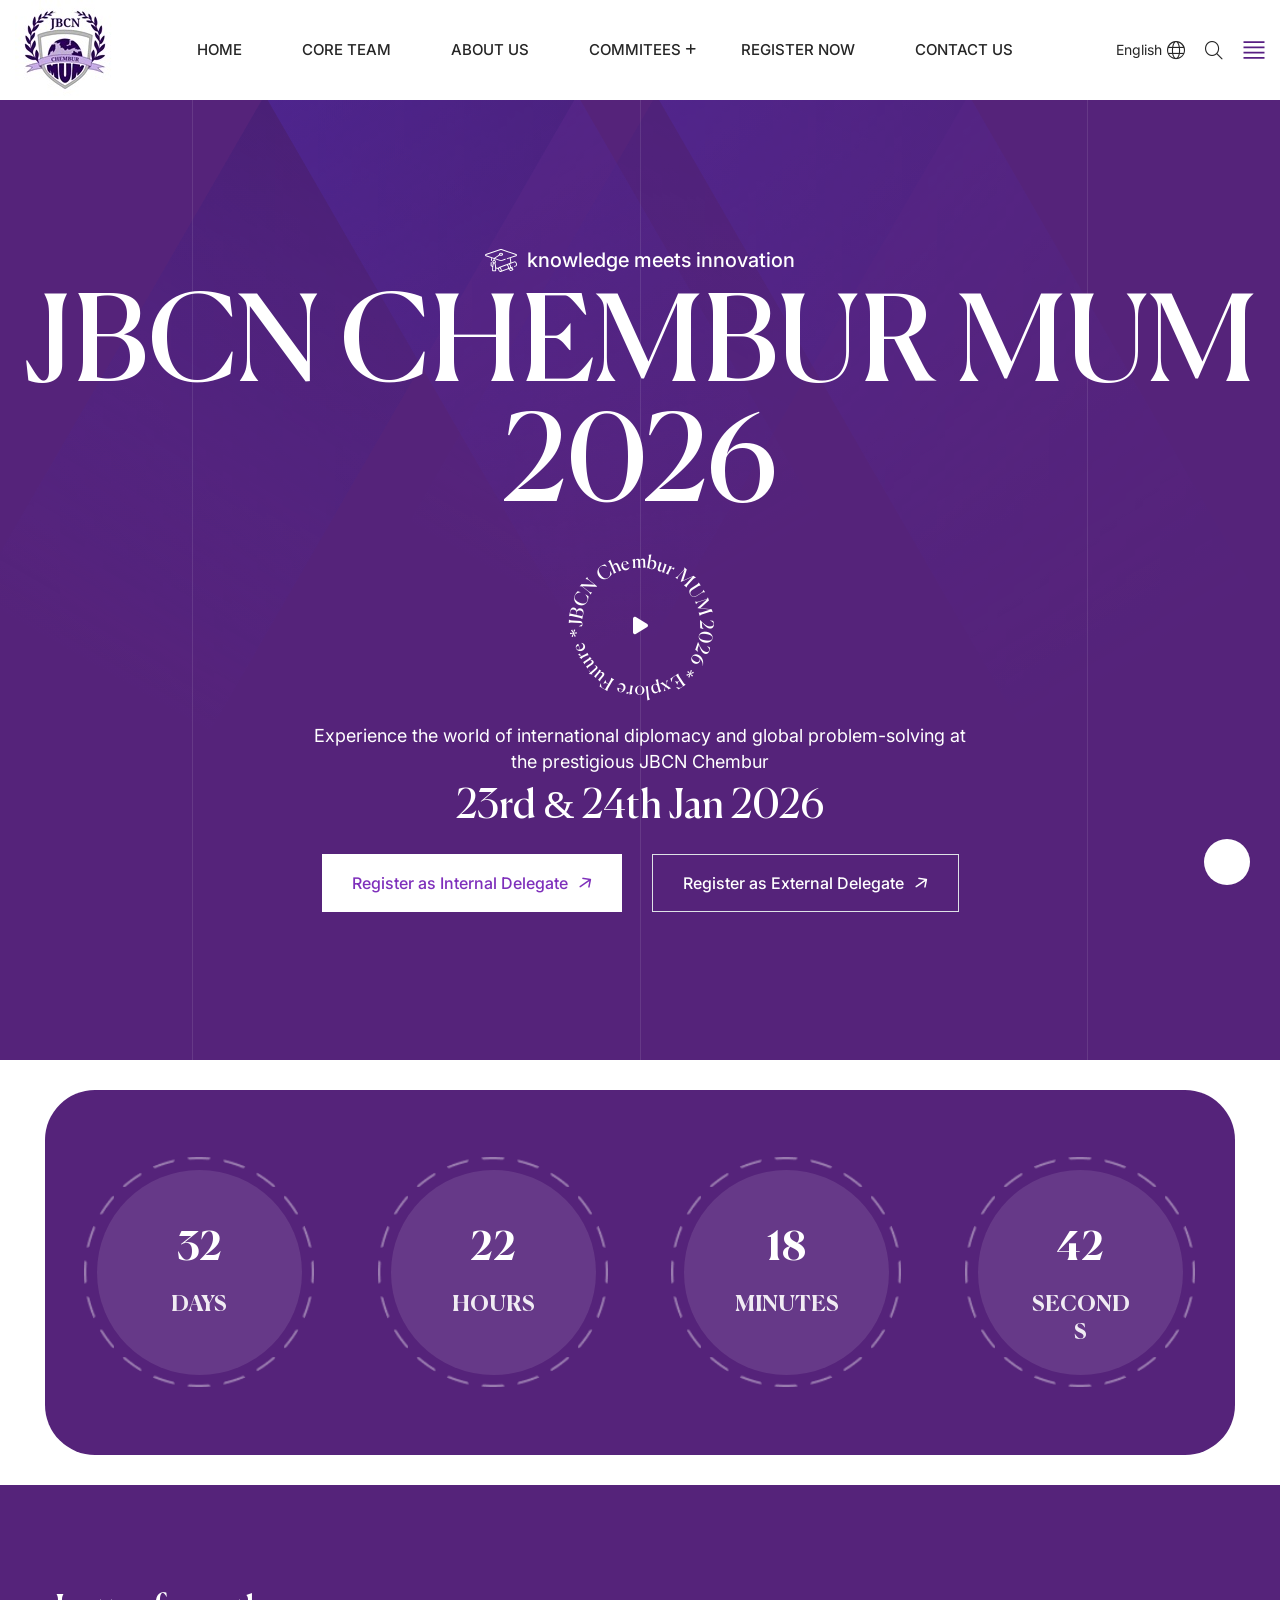
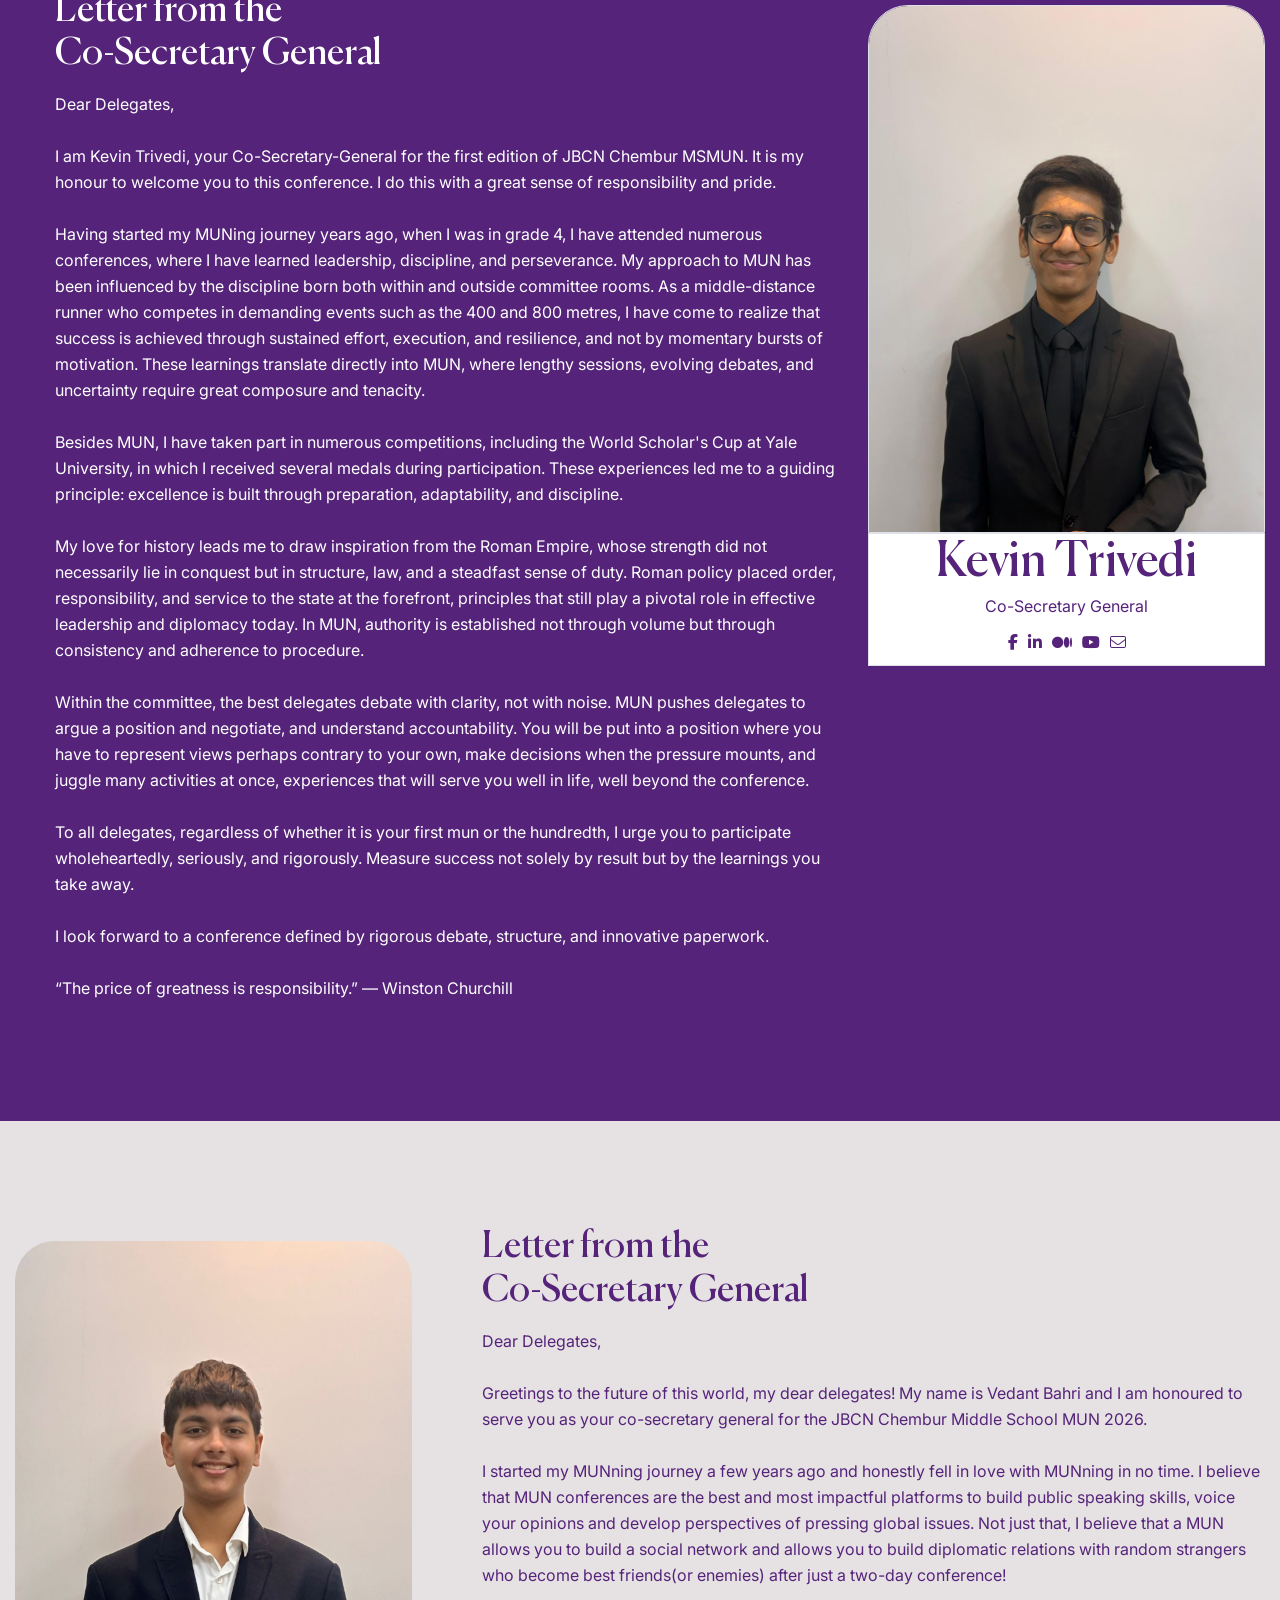
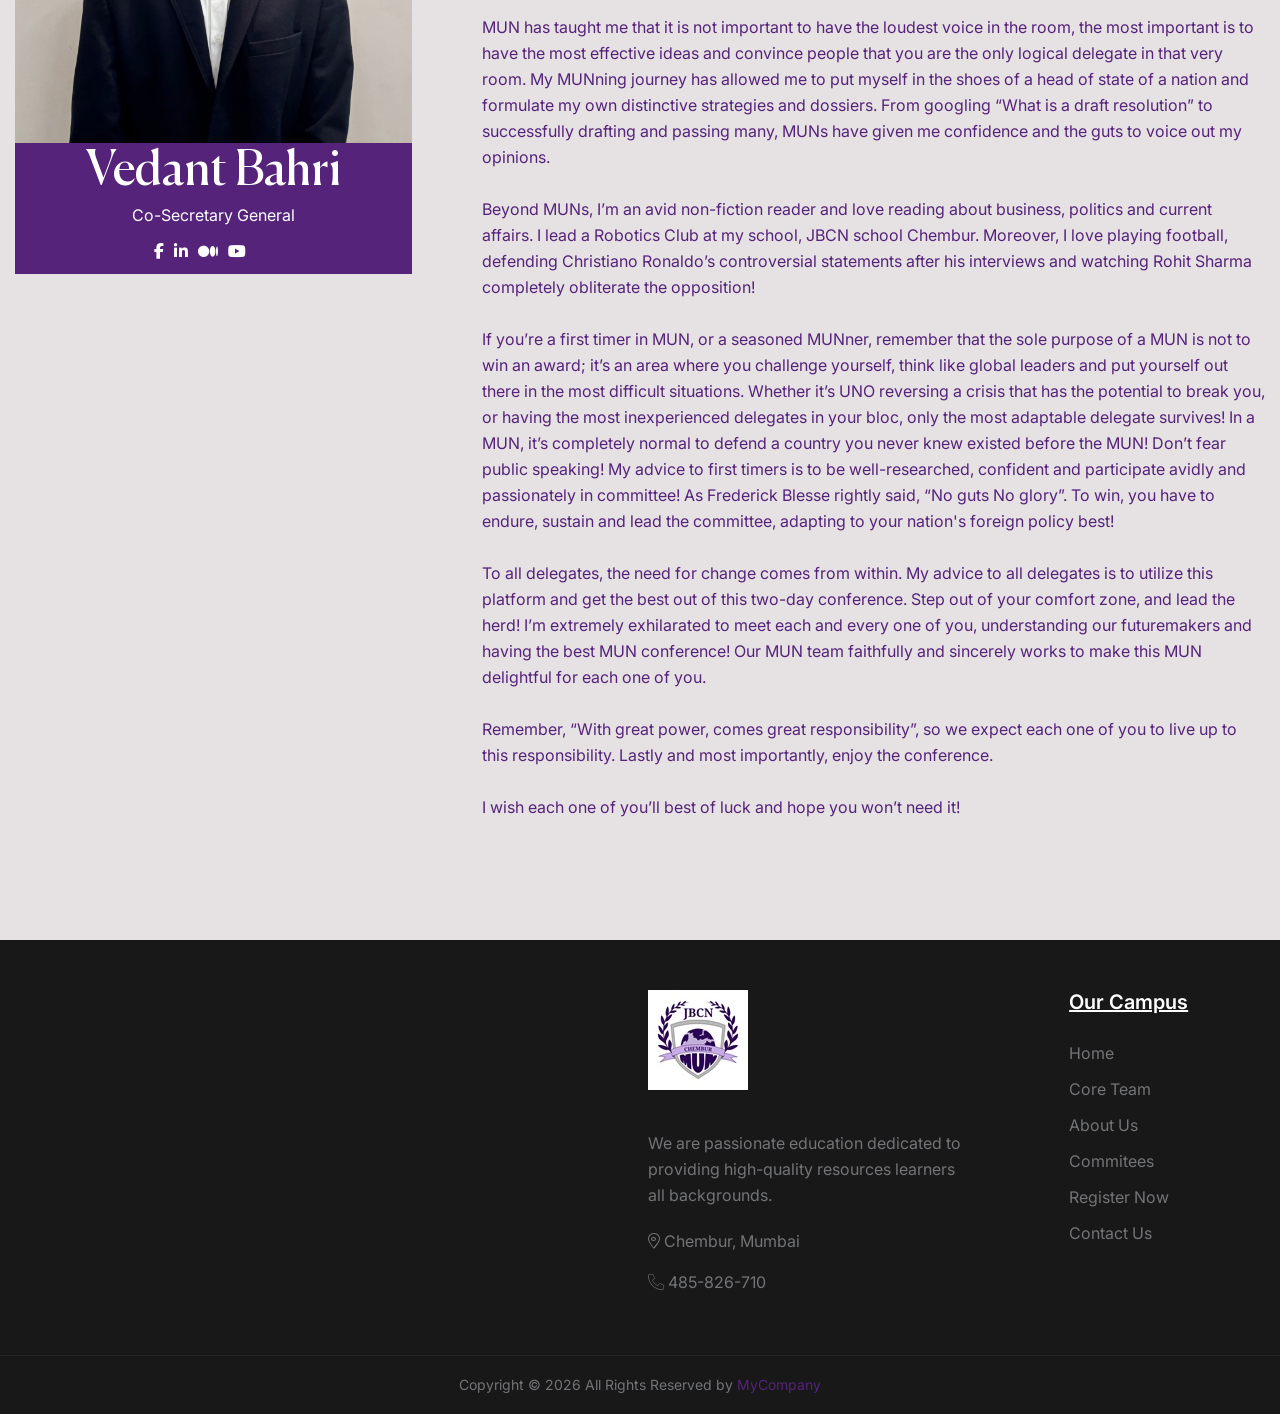
==== index.html @ e6bebba6 "gap adjusted" ====
<!DOCTYPE html>
<html lang="en">

<!-- Added by HTTrack -->
<meta http-equiv="content-type" content="text/html;charset=UTF-8" /><!-- /Added by HTTrack -->

<head>
    <meta charset="UTF-8">
    <meta name="viewport" content="width=device-width, initial-scale=1.0">
    <title>JBCN</title>
    <!-- <link rel="shortcut icon" type="image/x-icon" href="assets/images/fav.svg"> -->
    <!-- animate css -->
    <link rel="stylesheet" href="assets/css/plugins/animate.min.css">
    <!-- fontawesome 6.4.2 -->
    <link rel="stylesheet" href="assets/css/plugins/fontawesome.min.css">
    <!-- Reacthemes Icon Css -->
    <link rel="stylesheet" href="assets/fonts/css/rt_icon.css">
    <!-- bootstrap min css -->
    <link rel="stylesheet" href="assets/css/vendor/bootstrap.min.css">
    <!-- swiper Css 10.2.0 -->
    <link rel="stylesheet" href="assets/css/plugins/swiper.min.css">
    <!-- Bootstrap 5.0.2 -->
    <link rel="stylesheet" href="assets/css/vendor/magnific-popup.css">
    <!-- metismenu scss -->
    <link rel="stylesheet" href="assets/css/vendor/metismenu.css">
    <!-- nice select js -->
    <link rel="stylesheet" href="assets/css/plugins/nice-select.css">
    <link rel="stylesheet" href="assets/css/plugins/jquery-ui.css">
    <!-- custom style css -->
    <link rel="stylesheet" href="assets/css/style.css">

    <link rel="stylesheet" href="assets/css/counter-my.css">
    <link rel="stylesheet" href="assets/css/mystyle.css">

</head>


<body>
    <!-- header area start -->
    <header class="header header__sticky v__2">
        <div class="container">
            <div class="row">
                <div class="col-xl-12">
                    <div class="header__wrapper">
                        <div class="header__logo">
                            <a class='header__logo--link' href='index.html'>
                                <img class="maroon-to-pur" src="assets/images/logo.jpg" alt="JBCN">
                            </a>
                        </div>
                        <div class="header__menu">
                            <div class="navigation">
                                <nav class="navigation__menu">
                                    <ul>
                                        <li class="navigation__menu--item ">
                                            <a href="javascript:void(0);" class="navigation__menu--item__link">Home</a>
                                        </li>
                                        <li class="navigation__menu--item ">
                                            <a href="core-team.html" class="navigation__menu--item__link">Core Team</a>
                                        </li>

                                        <li class="navigation__menu--item ">
                                            <a href="about.html" class="navigation__menu--item__link">About
                                                Us</a>
                                        </li>
                                        <li class="navigation__menu--item has-child has-arrow">
                                            <a href="committee.html" class="navigation__menu--item__link">Commitees</a>
                                            <ul class="submenu sub__style">
                                                <li><a href='committee-ccc.html'>CCC</a></li>
                                                <li><a href='committee-DISEC.html'>DISEC</a></li>
                                                <li><a href='committee-HUNSC.html'>HUNSC</a></li>
                                                <li><a href='committee-UNODC.html'>UNODC</a></li>
                                            </ul>
                                        </li>
                                        <li class="navigation__menu--item ">
                                            <a href="#" class="navigation__menu--item__link">Register Now</a>
                                        </li>
                                        <li class="navigation__menu--item">
                                            <a class='navigation__menu--item__link' href='contact.html'>Contact Us</a>
                                        </li>
                                    </ul>
                                </nav>
                            </div>
                        </div>
                        <div class="header__right">
                            <div class="header__right--item">
                                <div id="langSwitcher" class="lang__trigger">
                                    <span class="selected__lang">English</span>
                                    <i class="fa-light fa-globe"></i>
                                    <div class="translate__lang">
                                        <ul>
                                            <li><a href="#" class="active">English</a></li>
                                            <li><a href="#">French</a></li>
                                            <li><a href="#">Spanish</a></li>
                                            <li><a href="#">Romanian</a></li>
                                        </ul>
                                    </div>
                                </div>
                                <div id="search-btn" class="search__trigger">
                                    <i class="fa-sharp fa-light fa-magnifying-glass"></i>
                                </div>
                                <div id="menu-btn" class="menu__trigger">
                                    <img class="maroon-to-purple" src="assets/images/icon/menu__bar.svg" alt="bar">
                                </div>
                            </div>
                        </div>
                    </div>
                </div>
            </div>
        </div>
    </header>
    <!-- header area end -->
    <!-- header banner -->
    <div class="banner v__1">
        <div class="container">
            <div class="col-sm-12">
                <div class="banner__wrapper pt-0 d-flex justify-content-center align-items-center">
                    <div class="banner__wrapper--middle d-flex justify-content-center">
                        <div class="banner__content mobile-padding d-flex flex-column justify-content-center align-items-center">
                            <h6 class="banner__content--sub text-center">
                                <img src="assets/images/icon/e-cap.svg" alt="cap"> knowledge meets innovation
                            </h6>
                            <h1 class="banner__content--title text-center">
                                JBCN Chembur MUM 2026
                            </h1>
                            <div class="banner__content--circle rts__circle v__2">
                                <svg class="spinner" viewBox="0 0 100 100">
                                    <defs>
                                        <path id="circle" d="M50,50 m-37,0a37,37 0 1,1 74,0a37,37 0 1,1 -74,0"></path>
                                    </defs>
                                    <text>
                                        <textPath xlink:href="#circle">JBCN Chembur MUM 2026 * Explore Future *
                                        </textPath>
                                    </text>
                                </svg>
                                <div class="rts__circle--icon save-from-hidden">
                                    <a href="#" class="video-play  rts-video-btn popup-video">
                                        <i class="fa-sharp fa-solid fa-play"></i>
                                    </a>
                                </div>
                            </div>
                            <div class="banner__content--description text-center">
                                <p class="pb-0 mb-2">Experience the world of international diplomacy and global problem-solving at the
                                    prestigious JBCN Chembur
                                </p>
                                <h3 class="myfont-secondary font-white">23rd & 24th Jan 2026</h3>
                                <div class="d-flex gap-5 justify-content-center flex-wrap">
                                    <a class='rts-theme-btn btn-arrow'
                                        href='http://docs.google.com/forms/d/1SWEPLrpYLD-05aDkGIvvxM5ORb8IMtKQK5n6weueAGc/edit?usp=sharing_eil&ts=6947df54'>Register
                                        as Internal Delegate
                                        <span><i class="fa-regular fa-arrow-right"></i></span>
                                    </a>
                                    <a class='rts-theme-btn btn-arrow mybg-primary font-white border'
                                        href='https://docs.google.com/forms/d/e/1FAIpQLSfZt_wfR5RqWt8KAT-GtGKbq_522s6QFkSqDrXmD2yFKL-ycg/viewform?usp=header'>Register
                                        as External Delegate
                                        <span><i class="fa-regular fa-arrow-right"></i></span>
                                    </a>
                                </div>
                            </div>
                        </div>
                    </div>
                </div>
                <!-- banner animated shape -->
                <div class="banner__wrapper--shape">
                    <img style="visibility: hidden;" src="assets/images/banner/banner-svg.svg" alt="banner">
                </div>
            </div>
        </div>
        <div class="grid-line">
            <div class="grid-lines">
                <div class="line"></div>
                <div class="line"></div>
                <div class="line"></div>
            </div>
        </div>
    </div>
    <!-- header banner end -->

    <!-- fun fact -->
    <div class="rts-funfact v__2 my-5">
        <div class="container">
            <div class="row justify-content-center px-5">
                <div class="col-lg-12">
                    <!--===== OTHERS AREA STARTS =======-->
                    <div class="others5-section-area banner plr_lg--80 ptb_lg--80 mybg-primary font-counter-fix d-flex justify-content-center"
                        style="border-radius: 50px !important;">
                        <div class="container mx-auto">
                            <div class="row mobile_gap--50">
                                <div class="col-lg-3 col-md-6 col-6">
                                    <div class="cta-counter-box">
                                        <img src="assets/images/elements23.png" alt="" class="elements23 keyframe5" />
                                        <h2><span id="days" class="time-value  myfont-secondary">49</span></h2>
                                    </div>
                                    <div class="space50 d-lg-none d-block"></div>
                                </div>
                                <div class="col-lg-3 col-md-6 col-6">
                                    <div class="cta-counter-box">
                                        <img src="assets/images/elements23.png" alt="" class="elements23 keyframe5" />
                                        <h2><span id="hours" class="time-value myfont-secondary">49</span></h2>
                                    </div>
                                    <div class="space50 d-lg-none d-block"></div>
                                </div>
                                <div class="col-lg-3 col-md-6 col-6">
                                    <div class="cta-counter-box">
                                        <img src="assets/images/elements23.png" alt="" class="elements23 keyframe5" />
                                        <h2><span id="minutes" class="time-value myfont-secondary">49</span></h2>
                                    </div>
                                </div>
                                <div class="col-lg-3 col-md-6 col-6">
                                    <div class="cta-counter-box">
                                        <img src="assets/images/elements23.png" alt="" class="elements23 keyframe5" />
                                        <h2><span id="seconds" class="time-value myfont-secondary">49</span></h2>
                                    </div>
                                </div>
                            </div>
                        </div>
                    </div>
                    <!--===== OTHERS AREA ENDS =======-->

                </div>
            </div>
        </div>
    </div>
    <!-- fun fact end -->

    <!-- faculty directory -->
    <section class="rts-faculty-details mybg-primary rts-section-padding">
        <div class="container">
            <!-- 1st profile -->
            <div class="row sticky-coloum-wrap justify-content-sm-center g-5">

                <div class="col-lg-8 col-md-10 col-sm-10 order-2 order-md-1">
                    <div class="member-info ">
                        <div class="member-info__details">
                            <div class="short-info">
                                <h4 class="rts-section-title mb--15">Letter from the<br>Co-Secretary General
                                </h4>
                                <!-- <span class="designation">Assistant Professor</span> -->
                                <p class="description">
                                    Dear Delegates,
                                    <br> <br>
                                    I am Kevin Trivedi, your Co-Secretary-General for the first edition of JBCN Chembur
                                    MSMUN. It is my honour to welcome you to this conference. I do this with a great
                                    sense of responsibility and pride.
                                    <br> <br>
                                    Having started my MUNing journey years ago, when I was in grade 4, I have attended
                                    numerous conferences, where I have learned leadership, discipline, and perseverance.
                                    My approach to MUN has been influenced by the discipline born both within and
                                    outside committee rooms. As a middle-distance runner who competes in demanding
                                    events such as the 400 and 800 metres, I have come to realize that success is
                                    achieved through sustained effort, execution, and resilience, and not by momentary
                                    bursts of motivation. These learnings translate directly into MUN, where lengthy
                                    sessions, evolving debates, and uncertainty require great composure and tenacity.
                                    <br> <br>
                                    Besides MUN, I have taken part in numerous competitions, including the World
                                    Scholar's Cup at Yale University, in which I received several medals during
                                    participation. These experiences led me to a guiding principle: excellence is built
                                    through preparation, adaptability, and discipline.
                                    <br> <br>
                                    My love for history leads me to draw inspiration from the Roman Empire, whose
                                    strength did not necessarily lie in conquest but in structure, law, and a steadfast
                                    sense of duty. Roman policy placed order, responsibility, and service to the state
                                    at the forefront, principles that still play a pivotal role in effective leadership
                                    and diplomacy today. In MUN, authority is established not through volume but through
                                    consistency and adherence to procedure.
                                    <br> <br>
                                    Within the committee, the best delegates debate with clarity, not with noise. MUN
                                    pushes delegates to argue a position and negotiate, and understand accountability.
                                    You will be put into a position where you have to represent views perhaps contrary
                                    to your own, make decisions when the pressure mounts, and juggle many activities at
                                    once, experiences that will serve you well in life, well beyond the conference.
                                    <br> <br>
                                    To all delegates, regardless of whether it is your first mun or the hundredth, I
                                    urge you to participate wholeheartedly, seriously, and rigorously. Measure success
                                    not solely by result but by the learnings you take away.
                                    <br> <br>
                                    I look forward to a conference defined by rigorous debate, structure, and innovative
                                    paperwork.
                                    <br> <br>
                                    “The price of greatness is responsibility.” — Winston Churchill

                                </p>
                            </div>
                        </div>
                    </div>
                </div>
                <div class=" col-lg-4 col-md-10 col-sm-10 sticky-coloumitem order-1 order-md-2">
                    <div class="faculty-member">
                        <div class="faculty-member__details rt-center ">
                            <div class="faculty-member__image mb-0">
                                <img class="rounded-top-40 border" src="assets/images/client/Chair of CCC(Kevin).jpg"
                                    alt="member image">
                            </div>
                            <div class="faculty-member__info  border bg-white secondary-font-color">
                                <h2 class="secondary-font-color mb-0">Kevin Trivedi</h2>
                                <div class="secondary-font-color email-contact">Co-Secretary General</div>
                                <div class="faculty-member__info--social mb-0">
                                    <a href="#"><i class="fa-brands fa-facebook-f"></i></a>
                                    <a href="#"><i class="fa-brands fa-linkedin-in"></i></a>
                                    <a href="#"><i class="fa-brands fa-medium"></i></a>
                                    <a href="#"><i class="fa-brands fa-youtube"></i></a>
                                    <a href="mailto:kevin@email.edu" class="email-contact"><span><i
                                                class="fa-light fa-envelope"></i></span></a>
                                </div>
                            </div>
                        </div>
                    </div>
                </div>
            </div>
            <!-- 1st profile End -->

        </div>
    </section>
    <!-- faculty directory end -->

    <!-- faculty directory -->
    <section class="rts-faculty-details mybg-secondary rts-section-padding">
        <div class="container">

            <!-- 2nd profile -->
            <div class="row sticky-coloum-wrap justify-content-sm-center g-5">
                <div class=" col-lg-4 col-md-10 col-sm-10 sticky-coloumitem">
                    <div class="faculty-member">
                        <div class="faculty-member__details rt-center ">
                            <div class="faculty-member__image mb-0">
                                <img class="rounded-top-40" src="assets/images/client/Chair of HUNSC(Vedant).jpg"
                                    alt="member image">
                            </div>
                            <div class="faculty-member__info mybg-primary">
                                <h2 class="mb-0">Vedant Bahri</h2>
                                <div class="email-contact font-white">Co-Secretary General</div>
                                <div class="faculty-member__info--social font-white mb-0">
                                    <a href="#"><i class="fa-brands fa-facebook-f"></i></a>
                                    <a href="#"><i class="fa-brands fa-linkedin-in"></i></a>
                                    <a href="#"><i class="fa-brands fa-medium"></i></a>
                                    <a href="#"><i class="fa-brands fa-youtube"></i></a>
                                    <a href="mailto:kevin@email.edu" class="email-contact"><span><i
                                                class="fa-light fa-envelope"></i></span></a>
                                </div>
                            </div>
                        </div>
                    </div>
                </div>
                <div class="col-lg-8 col-md-10 col-sm-10">
                    <div class="member-info secondary-font-color-all">
                        <div class="member-info__details">
                            <div class="short-info">
                                <h4 class="rts-section-title mb--15">Letter from the<br>Co-Secretary General
                                </h4>
                                <!-- <span class="designation">Assistant Professor</span> -->
                                <p class="description">
                                    Dear Delegates,
                                    <br> <br>
                                    Greetings to the future of this world, my dear delegates! My name is Vedant Bahri
                                    and I am honoured to serve you as your co-secretary general for the JBCN Chembur
                                    Middle School MUN 2026.
                                    <br> <br>
                                    I started my MUNning journey a few years ago and honestly fell in love with MUNning
                                    in no time. I believe that MUN conferences are the best and most impactful platforms
                                    to build public speaking skills, voice your opinions and develop perspectives of
                                    pressing global issues. Not just that, I believe that a MUN allows you to build a
                                    social network and allows you to build diplomatic relations with random strangers
                                    who become best friends(or enemies) after just a two-day conference!
                                    <br> <br>
                                    MUN has taught me that it is not important to have the loudest voice in the room,
                                    the most important is to have the most effective ideas and convince people that you
                                    are the only logical delegate in that very room. My MUNning journey has allowed me
                                    to put myself in the shoes of a head of state of a nation and formulate my own
                                    distinctive strategies and dossiers. From googling “What is a draft resolution” to
                                    successfully drafting and passing many, MUNs have given me confidence and the guts
                                    to voice out my opinions.
                                    <br> <br>
                                    Beyond MUNs, I’m an avid non-fiction reader and love reading about business,
                                    politics and current affairs. I lead a Robotics Club at my school, JBCN school
                                    Chembur. Moreover, I love playing football, defending Christiano Ronaldo’s
                                    controversial statements after his interviews and watching Rohit Sharma completely
                                    obliterate the opposition!
                                    <br> <br>
                                    If you’re a first timer in MUN, or a seasoned MUNner, remember that the sole purpose
                                    of a MUN is not to win an award; it’s an area where you challenge yourself, think
                                    like global leaders and put yourself out there in the most difficult situations.
                                    Whether it’s UNO reversing a crisis that has the potential to break you, or having
                                    the most inexperienced delegates in your bloc, only the most adaptable delegate
                                    survives! In a MUN, it’s completely normal to defend a country you never knew
                                    existed before the MUN! Don’t fear public speaking! My advice to first timers is to
                                    be well-researched, confident and participate avidly and passionately in committee!
                                    As Frederick Blesse rightly said, “No guts No glory”. To win, you have to endure,
                                    sustain and lead the committee, adapting to your nation's foreign policy best!
                                    <br> <br>
                                    To all delegates, the need for change comes from within. My advice to all delegates
                                    is to utilize this platform and get the best out of this two-day conference. Step
                                    out of your comfort zone, and lead the herd! I’m extremely exhilarated to meet each
                                    and every one of you, understanding our futuremakers and having the best MUN
                                    conference! Our MUN team faithfully and sincerely works to make this MUN delightful
                                    for each one of you.
                                    <br> <br>
                                    Remember, “With great power, comes great responsibility”, so we
                                    expect each one of you to live up to this responsibility. Lastly and most
                                    importantly, enjoy the conference.
                                    <br> <br>
                                    I wish each one of you’ll best of luck and hope
                                    you won’t need it!

                                </p>
                            </div>
                        </div>
                    </div>
                </div>

            </div>
            <!-- 2nd profile End -->

        </div>
    </section>
    <!-- faculty directory end -->

    <!-- apply start -->
    <section class="d-none rts-application-area moving rts-section-padding v_1">
        <div class="container">
            <div class="row justify-content-center">
                <div class="col-sm-12">
                    <div class="rts__section--wrapper v__9">
                        <h2 class="rts__section--title">Apply for Admission</h2>
                        <p class="rts__section--description">Welcome to the gateway of possibilities your admission to
                            JBCN Chembur MUM 2026, we understand.</p>
                    </div>
                </div>
            </div>
            <!-- application form -->
            <div class="row justify-content-md-center">
                <div class="col-md-11 col-lg-6 col-xl-7">
                    <div class="rts-admission-form-image">
                        <img src="assets/images/feature/admission-form.jpg" alt="">
                    </div>
                    <div class="rts-section-big-text">
                        Admission Now
                    </div>
                </div>
                <div class="col-md-11 col-lg-6 col-xl-5">
                    <div class="rts-application-form">
                        <div class="rts-application-form-content">
                            <h5 class="heading-title  mb--25">Application Form</h5>
                            <form action="#" class="rts-form">
                                <div class="rts-input rt-flex">
                                    <div class="single-input">
                                        <input type="text" name="fname" id="fname" placeholder="First Name" required>
                                    </div>
                                    <div class="single-input">
                                        <input type="text" name="lname" id="lname" placeholder="Last Name" required>
                                    </div>
                                </div>
                                <div class="rts-input rt-flex">
                                    <div class="single-input">
                                        <input type="email" name="email" id="email2" placeholder="Email.." required>
                                    </div>
                                    <div class="single-input">
                                        <input type="number" name="Phone" id="Phone" placeholder="Phone" required>
                                    </div>
                                </div>

                                <div class="rts-input rt-flex">
                                    <div class="single-input">
                                        <input type="text" name="address" id="address" placeholder="address" required>
                                    </div>
                                    <div class="single-input">
                                        <input type="text" name="city" id="city" placeholder="City" required>
                                    </div>
                                </div>

                                <div class="rts-input rt-flex">
                                    <div class="single-input">
                                        <input type="text" name="country" id="country" placeholder="Country" required>
                                    </div>
                                    <div class="single-input">
                                        <input type="number" name="zip" id="zip" placeholder="Zip Code" required>
                                    </div>
                                </div>
                                <div class="rts-input w-full">
                                    <div class="single-input">
                                        <input type="text" name="data" id="datepicker" placeholder="dd/mm/yy" required>
                                    </div>
                                </div>
                                <div class="rts-input w-full">
                                    <div class="single-input">
                                        <textarea name="msg" id="msg" placeholder="Enter Your Comments"></textarea>
                                    </div>
                                </div>
                                <button type="submit" class="rts-theme-btn rts-nbg-btn btn-arrow v2 full-btn">Apply Now
                                    <span><i class="fa-sharp fa-regular fa-arrow-right"></i></span></button>

                            </form>
                        </div>
                    </div>
                </div>
            </div>
            <div class="rt-shape">
                <img src="assets/images/feature/shape/01.svg" data-speed="0.04" alt="shape" class="rt-shape__1">
                <img src="assets/images/feature/shape/02.svg" data-speed="0.04" alt="shape" class="shape rt-shape__2">
                <img src="assets/images/feature/shape/03.svg" data-speed="0.04" alt="shape" class="shape rt-shape__3">
                <img src="assets/images/feature/shape/04.svg" data-speed="0.04" alt="shape" class="shape rt-shape__4">
                <img src="assets/images/feature/shape/05.svg" data-speed="0.04" alt="shape" class="shape rt-shape__5">
            </div>
        </div>
    </section>
    <!-- apply end -->

    <!-- footer start -->
    <footer class="rts-footer rts-footer-padding v_2">
        <div class="container">
            <div class="row gy-5 gy-lg-0">
                <div class="col-lg-6 col-md-6 col-sm-6">
                    <div class="container">
                        <div class="row">
                            <div class="col-10">
                                <div class="event-location-map">
                                    <iframe class="event-location-map-iframe" height="240px"
                                        src="https://www.google.com/maps/embed?pb=!1m18!1m12!1m3!1d3771.193483378167!2d72.896017!3d19.0552289!2m3!1f0!2f0!3f0!3m2!1i1024!2i768!4f13.1!3m3!1m2!1s0x3be7c9a6647c42e7%3A0x6c0e4e84b9d1332c!2sJBCN%20International%20School%20Chembur%2C%20Mumbai!5e0!3m2!1sen!2sin!4v1766840228916!5m2!1sen!2sin"
                                        style="border:0;" allowfullscreen="" loading="lazy"
                                        referrerpolicy="no-referrer-when-downgrade"></iframe>
                                </div>
                            </div>
                        </div>
                    </div>
                </div>
                <div class="col-lg-4 col-md-6 col-sm-3">
                    <div class="rts-footer-widget w-320">
                        <a class='d-block rts-footer-logo mb--40' href='index.html'>
                            <img src="assets/images/logo.jpg" alt="JBCN">
                        </a>
                        <p>
                            We are passionate education dedicated to providing high-quality
                            resources learners all backgrounds.
                        </p>
                        <div class="rts-contact-link">
                            <a href="mailto:contact@reacthemes.com"><i class="fa-sharp fa-light fa-location-dot"></i>
                                Chembur, Mumbai </a>
                            <a href="callto:121"><i class="fa-thin fa-phone"></i> 485-826-710</a>
                        </div>
                    </div>
                </div>
                <div class="col-lg-2 col-md-6 col-sm-3">
                    <div class="rts-footer-widget ">
                        <h6 class="rt-semi">Our Campus</h6>
                        <div class="rts-footer-menu">
                            <ul>
                                <li><a href='#'>Home</a></li>
                                <li><a href='core-team.html'>Core Team</a></li>
                                <li><a href='about.html'>About Us</a></li>
                                <li><a href='committee.html'>Commitees</a></li>
                                <li><a href="#">Register Now</a></li>
                                <li><a href='#'>Contact Us</a></li>
                            </ul>
                        </div>
                    </div>
                </div>
            </div>
        </div>
    </footer>
    <div class="rts-footer-copy-right v_1">
        <div class="container">
            <div class="row">
                <div class="rt-center">
                    <p class="--p-xs">Copyright &copy; <span id="year"></span> All Rights Reserved by <a
                            href="#">MyCompany</a></p>
                </div>
            </div>
        </div>
    </div>
    <!-- footer end -->
    <!-- offcanvase menu -->
    <!-- header style two -->
    <div id="side-bar" class="side-bar">
        <button class="close-icon-menu"><i class="far fa-times"></i></button>
        <!-- inner menu area desktop start -->
        <div class="inner-main-wrapper-desk">
            <div class="thumbnail">
                <img class="maroon-to-" src="assets/images/logo.jpg" alt="JBCN">
            </div>
            <div class="inner-content">
                <p class="disc">
                    Experience the world of international diplomacy and global problem-solving at the prestigious JBCN
                    Chembur
                </p>
                <!-- offcanvase banner -->
                <div class="offcanvase__banner mt--50">
                    <div class="offcanvase__banner--content">
                        <img src="assets/images/offcanvase.jpg" alt="offcanvase">
                        <a class='rts-theme-btn' href='admission.html'>Apply Now</a>
                    </div>
                </div>
                <div class="offcanvase__info">
                    <div class="offcanvase__info--content">
                        <a href="callto:+61485826710"><span><i class="fa-sharp fa-light fa-phone"></i></span>+(61)
                            485-826-710</a>
                        <a href="#"><span><i class="fa-sharp fa-light fa-location-dot"></i></span>Chembur, Mumbai</a>
                        <div class="offcanvase__info--content--social">
                            <p class="title">Follow Us:</p>
                            <div class="social__links">
                                <a href="#"><i class="fa-brands fa-facebook"></i></a>
                                <a href="#"><i class="fa-brands fa-instagram"></i></a>
                                <a href="#"><i class="fa-brands fa-linkedin"></i></a>
                                <a href="#"><i class="fa-brands fa-youtube"></i></a>
                            </div>
                        </div>
                    </div>
                </div>
            </div>
        </div>
        <!-- mobile menu area start -->
        <div class="mobile-menu-main">
            <nav class="nav-main mainmenu-nav mt--30">
                <ul class="mainmenu metismenu" id="mobile-menu-active">

                    <li class="has-droupdown">
                        <a href="#" class="main">Home</a>
                    </li>
                    <li class="has-droupdown">
                        <a href="core-team.html" class="main">Core Team</a>
                    </li>
                    <li class="has-droupdown">
                        <a href="about.html" class="main">About Us</a>
                    </li>
                    <li class="has-droupdown">
                        <a href="committee.html" class="main">Commitees</a>
                    </li>

                    <li class="has-droupdown">
                        <a href="#" class="main">Register Now</a>
                    </li>
                    <li class="has-droupdown">
                        <a href="#" class="main">Contact Us</a>
                    </li>
                </ul>
            </nav>

            <div class="offcanvase__info--content mt--30">
                <a href="callto:+61485826710"><span><i class="fa-sharp fa-light fa-phone"></i></span>+(61)
                    485-826-710</a>
                <a href="#"><span><i class="fa-sharp fa-light fa-location-dot"></i></span>Chembur, Mumbai</a>
                <div class="offcanvase__info--content--social">
                    <p class="title">Follow Us:</p>
                    <div class="social__links">
                        <a href="#"><i class="fa-brands fa-facebook"></i></a>
                        <a href="#"><i class="fa-brands fa-instagram"></i></a>
                        <a href="#"><i class="fa-brands fa-linkedin"></i></a>
                        <a href="#"><i class="fa-brands fa-youtube"></i></a>
                    </div>
                </div>
            </div>
        </div>
        <!-- mobile menu area end -->
    </div>
    <!-- header style two End -->

    <div class="search-input-area">
        <div class="container">
            <div class="search-input-inner">
                <div class="input-div">
                    <input class="search-input autocomplete ui-autocomplete-input" type="text"
                        placeholder="Search by keyword or #" autocomplete="off">
                    <button><i class="far fa-search"></i></button>
                </div>
            </div>
        </div>
        <div id="close" class="search-close-icon"><i class="far fa-times"></i></div>
    </div>
    <!-- rts backto top start -->
    <div class="progress-wrap">
        <svg class="progress-circle svg-content" width="100%" height="100%" viewBox="-1 -1 102 102">
            <path d="M50,1 a49,49 0 0,1 0,98 a49,49 0 0,1 0,-98"
                style="transition: stroke-dashoffset 10ms linear 0s; stroke-dasharray: 307.919, 307.919; stroke-dashoffset: 307.919;">
            </path>
        </svg>
    </div>
    <!-- rts back to top end -->
    <div id="anywhere-home" class="">
    </div>

    <script>
        //========== TIMER ============= //
        // TIMER //

        function startCountdown(targetDate, daysId, hoursId, minutesId, secondsId) {
            var countdownFunction = setInterval(function () {
                var now = new Date().getTime();
                var distance = targetDate - now;

                var days = Math.floor(distance / (1000 * 60 * 60 * 24));
                var hours = Math.floor((distance % (1000 * 60 * 60 * 24)) / (1000 * 60 * 60));
                var minutes = Math.floor((distance % (1000 * 60 * 60)) / (1000 * 60));
                var seconds = Math.floor((distance % (1000 * 60)) / 1000);

                document.getElementById(daysId).innerHTML = days + " <span>DAYS</span>";
                document.getElementById(hoursId).innerHTML = hours + " <span>Hours</span>";
                document.getElementById(minutesId).innerHTML = minutes + " <span>Minutes</span>";
                document.getElementById(secondsId).innerHTML = seconds + " <span>Seconds</span>";

                if (distance < 0) {
                    clearInterval(countdownFunction);
                    document.getElementById(daysId).innerHTML = "00";
                    document.getElementById(hoursId).innerHTML = "00";
                    document.getElementById(minutesId).innerHTML = "00";
                    document.getElementById(secondsId).innerHTML = "00";
                    alert("Countdown Ended");
                }
            }, 1000);
        }

        var targetDate = new Date();
        targetDate.setDate(targetDate.getDate() + 32);
        targetDate.setHours(targetDate.getHours() + 22);
        targetDate.setMinutes(targetDate.getMinutes() + 18);
        targetDate.setSeconds(targetDate.getSeconds() + 44);

        startCountdown(targetDate, "days", "hours", "minutes", "seconds");
        startCountdown(targetDate, "days1", "hours1", "minutes1", "seconds1");

    </script>


    <!-- scripts -->
    <!-- jquery js -->
    <script src="assets/js/vendor/jquery.min.js"></script>
    <!-- bootstrap 5.0.2 -->
    <script src="assets/js/plugins/bootstrap.min.js"></script>
    <!-- jquery ui js -->
    <script src="assets/js/vendor/jquery-ui.js"></script>
    <!-- wow js -->
    <script src="assets/js/vendor/waw.js"></script>
    <!-- mobile menu -->
    <script src="assets/js/vendor/metismenu.js"></script>
    <!-- magnific popup -->
    <script src="assets/js/vendor/magnifying-popup.js"></script>
    <!-- swiper JS 10.2.0 -->
    <script src="assets/js/plugins/swiper.js"></script>
    <!-- counterup -->
    <script src="assets/js/plugins/counterup.js"></script>
    <script src="assets/js/vendor/waypoint.js"></script>
    <script src="assets/js/plugins/jarallax.min.js"></script>
    <!-- isotop mesonary -->
    <script src="assets/js/plugins/isotop.js"></script>
    <script src="assets/js/plugins/imagesloaded.pkgd.min.js"></script>
    <script src="assets/js/plugins/sticky-sidebar.js"></script>
    <script src="assets/js/plugins/resize-sensor.js"></script>
    <script src="assets/js/plugins/twinmax.js"></script>
    <!-- dymanic Contact Form -->
    <script src="assets/js/plugins/contact.form.js"></script>
    <script src="assets/js/plugins/nice-select.min.js"></script>
    <!-- main Js -->
    <script src="assets/js/main.js"></script>

</body>

</html>
---- assets/fonts/css/rt_icon.css ----
@font-face {
  font-family: 'rt_icon';
  src: url('../font/rt_icon944a.eot?52796444');
  src: url('../font/rt_icon944a.eot?52796444#iefix') format('embedded-opentype'),
       url('../font/rt_icon944a.woff2?52796444') format('woff2'),
       url('../font/rt_icon944a.woff?52796444') format('woff'),
       url('../font/rt_icon944a.ttf?52796444') format('truetype'),
       url('../font/rt_icon944a.svg?52796444#rt_icon') format('svg');
  font-weight: normal;
  font-style: normal;
}
/* Chrome hack: SVG is rendered more smooth in Windozze. 100% magic, uncomment if you need it. */
/* Note, that will break hinting! In other OS-es font will be not as sharp as it could be */
/*
@media screen and (-webkit-min-device-pixel-ratio:0) {
  @font-face {
    font-family: 'rt_icon';
    src: url('../font/rt_icon.svg?52796444#rt_icon') format('svg');
  }
}
*/
[class^="icon-"]:before, [class*=" icon-"]:before {
  font-family: "rt_icon";
  font-style: normal;
  font-weight: normal;
  speak: never;
  display: inline-block;
  text-decoration: inherit;
  width: 1em;
  text-align: center;
  /* opacity: .8; */

  /* For safety - reset parent styles, that can break glyph codes*/
  font-variant: normal;
  text-transform: none;

  /* fix buttons height, for twitter bootstrap */
  line-height: 1em;
  /* you can be more comfortable with increased icons size */
  /* font-size: 120%; */

  /* Font smoothing. That was taken from TWBS */
  -webkit-font-smoothing: antialiased;
  -moz-osx-font-smoothing: grayscale;

  /* Uncomment for 3D effect */
  /* text-shadow: 1px 1px 1px rgba(127, 127, 127, 0.3); */
}

.icon-wallet:before { content: '\e800'; } /* '' */
.icon-warning:before { content: '\e801'; } /* '' */
.icon-warning--alt:before { content: '\e802'; } /* '' */
.icon-warning--alt--filled:before { content: '\e803'; } /* '' */
.icon-warning--filled:before { content: '\e804'; } /* '' */
.icon-wheat:before { content: '\e805'; } /* '' */
.icon-wifi:before { content: '\e806'; } /* '' */
.icon-wikis:before { content: '\e807'; } /* '' */
.icon-word-cloud:before { content: '\e808'; } /* '' */
.icon-workspace:before { content: '\e809'; } /* '' */
.icon-zoom--area:before { content: '\e80a'; } /* '' */
.icon-zoom--in:before { content: '\e80b'; } /* '' */
.icon-zoom--in-area:before { content: '\e80c'; } /* '' */
.icon-zoom--out:before { content: '\e80d'; } /* '' */
.icon-zoom--out-area:before { content: '\e80e'; } /* '' */
.icon-zoom--reset:before { content: '\e80f'; } /* '' */
.icon-3d-cursor:before { content: '\e810'; } /* '' */
.icon-3d-cursor--alt:before { content: '\e811'; } /* '' */
.icon-3d-curve--auto-colon:before { content: '\e812'; } /* '' */
.icon-3d-curve--manual:before { content: '\e813'; } /* '' */
.icon-3d-mpr-toggle:before { content: '\e814'; } /* '' */
.icon-3d-software:before { content: '\e815'; } /* '' */
.icon-account:before { content: '\e816'; } /* '' */
.icon-activity:before { content: '\e817'; } /* '' */
.icon-add:before { content: '\e818'; } /* '' */
.icon-add--alt:before { content: '\e819'; } /* '' */
.icon-airplay:before { content: '\e81a'; } /* '' */
.icon-airplay--filled:before { content: '\e81b'; } /* '' */
.icon-airport-location:before { content: '\e81c'; } /* '' */
.icon-analytics:before { content: '\e81d'; } /* '' */
.icon-api:before { content: '\e81e'; } /* '' */
.icon-archive:before { content: '\e81f'; } /* '' */
.icon-area:before { content: '\e820'; } /* '' */
.icon-arrow--down:before { content: '\e821'; } /* '' */
.icon-arrow--left:before { content: '\e822'; } /* '' */
.icon-arrow--right:before { content: '\e823'; } /* '' */
.icon-arrow--up:before { content: '\e824'; } /* '' */
.icon-arrow--up-right:before { content: '\e825'; } /* '' */
.icon-asleep:before { content: '\e826'; } /* '' */
.icon-attachment:before { content: '\e827'; } /* '' */
.icon-audio-console:before { content: '\e828'; } /* '' */
.icon-augmented-reality:before { content: '\e829'; } /* '' */
.icon-auto-scroll:before { content: '\e82a'; } /* '' */
.icon-awake:before { content: '\e82b'; } /* '' */
.icon-back-to-top:before { content: '\e82c'; } /* '' */
.icon-bar:before { content: '\e82d'; } /* '' */
.icon-barrier:before { content: '\e82e'; } /* '' */
.icon-bastion-host:before { content: '\e82f'; } /* '' */
.icon-book:before { content: '\e830'; } /* '' */
.icon-bookmark:before { content: '\e831'; } /* '' */
.icon-bookmark--add:before { content: '\e832'; } /* '' */
.icon-box:before { content: '\e833'; } /* '' */
.icon-brightness-contrast:before { content: '\e834'; } /* '' */
.icon-brush-freehand:before { content: '\e835'; } /* '' */
.icon-building:before { content: '\e836'; } /* '' */
.icon-calendar:before { content: '\e837'; } /* '' */
.icon-camera:before { content: '\e838'; } /* '' */
.icon-carbon:before { content: '\e839'; } /* '' */
.icon-caret--down:before { content: '\e83a'; } /* '' */
.icon-caret--left:before { content: '\e83b'; } /* '' */
.icon-caret--right:before { content: '\e83c'; } /* '' */
.icon-caret--sort:before { content: '\e83d'; } /* '' */
.icon-caret--up:before { content: '\e83e'; } /* '' */
.icon-carousel--horizontal:before { content: '\e83f'; } /* '' */
.icon-carousel--vertical:before { content: '\e840'; } /* '' */
.icon-categories:before { content: '\e841'; } /* '' */
.icon-cd--archive:before { content: '\e842'; } /* '' */
.icon-center--circle:before { content: '\e843'; } /* '' */
.icon-center-to-fit:before { content: '\e844'; } /* '' */
.icon-certificate:before { content: '\e845'; } /* '' */
.icon-chart--column:before { content: '\e846'; } /* '' */
.icon-chart--line--data:before { content: '\e847'; } /* '' */
.icon-chart--pie:before { content: '\e848'; } /* '' */
.icon-chart--ring:before { content: '\e849'; } /* '' */
.icon-chart--stacked:before { content: '\e84a'; } /* '' */
.icon-chart--treemap:before { content: '\e84b'; } /* '' */
.icon-chart--venn-diagram:before { content: '\e84c'; } /* '' */
.icon-chat:before { content: '\e84d'; } /* '' */
.icon-chat-bot:before { content: '\e84e'; } /* '' */
.icon-chat--launch:before { content: '\e84f'; } /* '' */
.icon-checkbox:before { content: '\e850'; } /* '' */
.icon-checkbox--checked:before { content: '\e851'; } /* '' */
.icon-checkmark:before { content: '\e852'; } /* '' */
.icon-checkmark--outline:before { content: '\e853'; } /* '' */
.icon-chevron--down:before { content: '\e854'; } /* '' */
.icon-chevron--left:before { content: '\e855'; } /* '' */
.icon-chevron--mini:before { content: '\e856'; } /* '' */
.icon-chevron--right:before { content: '\e857'; } /* '' */
.icon-chevron--sort:before { content: '\e858'; } /* '' */
.icon-chevron--sort--down:before { content: '\e859'; } /* '' */
.icon-chevron--sort--up:before { content: '\e85a'; } /* '' */
.icon-chevron--up:before { content: '\e85b'; } /* '' */
.icon-circle-dash:before { content: '\e85c'; } /* '' */
.icon-circle-measurement:before { content: '\e85d'; } /* '' */
.icon-clean:before { content: '\e85e'; } /* '' */
.icon-close:before { content: '\e85f'; } /* '' */
.icon-close--outline:before { content: '\e860'; } /* '' */
.icon-cloud--download:before { content: '\e861'; } /* '' */
.icon-cloud--lightning:before { content: '\e862'; } /* '' */
.icon-cloud-satellite:before { content: '\e863'; } /* '' */
.icon-cloud--upload:before { content: '\e864'; } /* '' */
.icon-cobb-angle:before { content: '\e865'; } /* '' */
.icon-code:before { content: '\e866'; } /* '' */
.icon-collaborate:before { content: '\e867'; } /* '' */
.icon-collapse-all:before { content: '\e868'; } /* '' */
.icon-color-palette:before { content: '\e869'; } /* '' */
.icon-color-switch:before { content: '\e86a'; } /* '' */
.icon-column:before { content: '\e86b'; } /* '' */
.icon-compare:before { content: '\e86c'; } /* '' */
.icon-condition--point:before { content: '\e86d'; } /* '' */
.icon-condition--wait-point:before { content: '\e86e'; } /* '' */
.icon-container-software:before { content: '\e86f'; } /* '' */
.icon-contour-finding:before { content: '\e870'; } /* '' */
.icon-contrast:before { content: '\e871'; } /* '' */
.icon-copy:before { content: '\e872'; } /* '' */
.icon-copy--file:before { content: '\e873'; } /* '' */
.icon-course:before { content: '\e874'; } /* '' */
.icon-credentials:before { content: '\e875'; } /* '' */
.icon-crop:before { content: '\e876'; } /* '' */
.icon-cube:before { content: '\e877'; } /* '' */
.icon-cube-view:before { content: '\e878'; } /* '' */
.icon-currency:before { content: '\e879'; } /* '' */
.icon-currency--dollar:before { content: '\e87a'; } /* '' */
.icon-cursor--1:before { content: '\e87b'; } /* '' */
.icon-cursor--2:before { content: '\e87c'; } /* '' */
.icon-cut:before { content: '\e87d'; } /* '' */
.icon-cut-in-half:before { content: '\e87e'; } /* '' */
.icon-dashboard:before { content: '\e87f'; } /* '' */
.icon-dashboard--reference:before { content: '\e880'; } /* '' */
.icon-data--1:before { content: '\e881'; } /* '' */
.icon-data--base:before { content: '\e882'; } /* '' */
.icon-data--base--alt:before { content: '\e883'; } /* '' */
.icon-debug:before { content: '\e884'; } /* '' */
.icon-delete:before { content: '\e885'; } /* '' */
.icon-delivery:before { content: '\e886'; } /* '' */
.icon-delivery--parcel:before { content: '\e887'; } /* '' */
.icon-delivery-truck:before { content: '\e888'; } /* '' */
.icon-departure:before { content: '\e889'; } /* '' */
.icon-devices:before { content: '\e88a'; } /* '' */
.icon-diagram:before { content: '\e88b'; } /* '' */
.icon-dicom--overlay:before { content: '\e88c'; } /* '' */
.icon-direction--right--01:before { content: '\e88d'; } /* '' */
.icon-direction--straight:before { content: '\e88e'; } /* '' */
.icon-direction--straight--right:before { content: '\e88f'; } /* '' */
.icon-direct-link:before { content: '\e890'; } /* '' */
.icon-document:before { content: '\e891'; } /* '' */
.icon-document--add:before { content: '\e892'; } /* '' */
.icon-document--attachment:before { content: '\e893'; } /* '' */
.icon-document--blank:before { content: '\e894'; } /* '' */
.icon-document--download:before { content: '\e895'; } /* '' */
.icon-dot-mark:before { content: '\e896'; } /* '' */
.icon-download:before { content: '\e897'; } /* '' */
.icon-download-study:before { content: '\e898'; } /* '' */
.icon-down-to-bottom:before { content: '\e899'; } /* '' */
.icon-draggable:before { content: '\e89a'; } /* '' */
.icon-drag--horizontal:before { content: '\e89b'; } /* '' */
.icon-drag--vertical:before { content: '\e89c'; } /* '' */
.icon-draw:before { content: '\e89d'; } /* '' */
.icon-drop-photo:before { content: '\e89e'; } /* '' */
.icon-drop-photo--filled:before { content: '\e89f'; } /* '' */
.icon-earth:before { content: '\e8a0'; } /* '' */
.icon-earth--americas:before { content: '\e8a1'; } /* '' */
.icon-earth--europe-africa:before { content: '\e8a2'; } /* '' */
.icon-earth--filled:before { content: '\e8a3'; } /* '' */
.icon-edge-enhancement:before { content: '\e8a4'; } /* '' */
.icon-edit:before { content: '\e8a5'; } /* '' */
.icon-edit--off:before { content: '\e8a6'; } /* '' */
.icon-edt-loop:before { content: '\e8a7'; } /* '' */
.icon-email:before { content: '\e8a8'; } /* '' */
.icon-email--new:before { content: '\e8a9'; } /* '' */
.icon-enterprise:before { content: '\e8aa'; } /* '' */
.icon-erase:before { content: '\e8ab'; } /* '' */
.icon-error:before { content: '\e8ac'; } /* '' */
.icon-error--outline:before { content: '\e8ad'; } /* '' */
.icon-event:before { content: '\e8ae'; } /* '' */
.icon-events:before { content: '\e8af'; } /* '' */
.icon-events--alt:before { content: '\e8b0'; } /* '' */
.icon-event--schedule:before { content: '\e8b1'; } /* '' */
.icon-explore:before { content: '\e8b2'; } /* '' */
.icon-export:before { content: '\e8b3'; } /* '' */
.icon-eyedropper:before { content: '\e8b4'; } /* '' */
.icon-face--dissatisfied:before { content: '\e8b5'; } /* '' */
.icon-face--satisfied:before { content: '\e8b6'; } /* '' */
.icon-fade:before { content: '\e8b7'; } /* '' */
.icon-favorite:before { content: '\e8b8'; } /* '' */
.icon-favorite--filled:before { content: '\e8b9'; } /* '' */
.icon-file-storage:before { content: '\e8ba'; } /* '' */
.icon-filter:before { content: '\e8bb'; } /* '' */
.icon-filter--edit:before { content: '\e8bc'; } /* '' */
.icon-finance:before { content: '\e8bd'; } /* '' */
.icon-fingerprint-recognition:before { content: '\e8be'; } /* '' */
.icon-fire:before { content: '\e8bf'; } /* '' */
.icon-flag:before { content: '\e8c0'; } /* '' */
.icon-flag--filled:before { content: '\e8c1'; } /* '' */
.icon-flash:before { content: '\e8c2'; } /* '' */
.icon-flash--filled:before { content: '\e8c3'; } /* '' */
.icon-flow--connection:before { content: '\e8c4'; } /* '' */
.icon-folder:before { content: '\e8c5'; } /* '' */
.icon-folder--add:before { content: '\e8c6'; } /* '' */
.icon-folders:before { content: '\e8c7'; } /* '' */
.icon-folder--shared:before { content: '\e8c8'; } /* '' */
.icon-forum:before { content: '\e8c9'; } /* '' */
.icon-game--console:before { content: '\e8ca'; } /* '' */
.icon-gamification:before { content: '\e8cb'; } /* '' */
.icon-gift:before { content: '\e8cc'; } /* '' */
.icon-globe:before { content: '\e8cd'; } /* '' */
.icon-glyph--caution:before { content: '\e8ce'; } /* '' */
.icon-glyph--caution-inverted:before { content: '\e8cf'; } /* '' */
.icon-glyph--circle-fill:before { content: '\e8d0'; } /* '' */
.icon-glyph--square-fill:before { content: '\e8d1'; } /* '' */
.icon-glyph--undefined:before { content: '\e8d2'; } /* '' */
.icon-gradient:before { content: '\e8d3'; } /* '' */
.icon-grid:before { content: '\e8d4'; } /* '' */
.icon-group:before { content: '\e8d5'; } /* '' */
.icon-group-objects--new:before { content: '\e8d6'; } /* '' */
.icon-group-objects--save:before { content: '\e8d7'; } /* '' */
.icon-growth:before { content: '\e8d8'; } /* '' */
.icon-gui:before { content: '\e8d9'; } /* '' */
.icon-gui--management:before { content: '\e8da'; } /* '' */
.icon-hashtag:before { content: '\e8db'; } /* '' */
.icon-headphones:before { content: '\e8dc'; } /* '' */
.icon-headset:before { content: '\e8dd'; } /* '' */
.icon-help:before { content: '\e8de'; } /* '' */
.icon-help--filled:before { content: '\e8df'; } /* '' */
.icon-hole-filling:before { content: '\e8e0'; } /* '' */
.icon-home:before { content: '\e8e1'; } /* '' */
.icon-ibm-cloud-pak--security:before { content: '\e8e2'; } /* '' */
.icon-ica-2d:before { content: '\e8e3'; } /* '' */
.icon-idea:before { content: '\e8e4'; } /* '' */
.icon-identification:before { content: '\e8e5'; } /* '' */
.icon-image:before { content: '\e8e6'; } /* '' */
.icon-image--copy:before { content: '\e8e7'; } /* '' */
.icon-image--search:before { content: '\e8e8'; } /* '' */
.icon-image--search--alt:before { content: '\e8e9'; } /* '' */
.icon-incomplete:before { content: '\e8ea'; } /* '' */
.icon-increase-level:before { content: '\e8eb'; } /* '' */
.icon-industry:before { content: '\e8ec'; } /* '' */
.icon-information:before { content: '\e8ed'; } /* '' */
.icon-information--filled:before { content: '\e8ee'; } /* '' */
.icon-in-progress:before { content: '\e8ef'; } /* '' */
.icon-insert--page:before { content: '\e8f0'; } /* '' */
.icon-insert-syntax:before { content: '\e8f1'; } /* '' */
.icon-integration:before { content: '\e8f2'; } /* '' */
.icon-interactive-segmentation-cursor:before { content: '\e8f3'; } /* '' */
.icon-intersect:before { content: '\e8f4'; } /* '' */
.icon-inventory-management:before { content: '\e8f5'; } /* '' */
.icon-keyboard:before { content: '\e8f6'; } /* '' */
.icon-language:before { content: '\e8f7'; } /* '' */
.icon-laptop:before { content: '\e8f8'; } /* '' */
.icon-lasso:before { content: '\e8f9'; } /* '' */
.icon-lasso--polygon:before { content: '\e8fa'; } /* '' */
.icon-launch:before { content: '\e8fb'; } /* '' */
.icon-launch-study--1:before { content: '\e8fc'; } /* '' */
.icon-launch-study--2:before { content: '\e8fd'; } /* '' */
.icon-layers:before { content: '\e8fe'; } /* '' */
.icon-legend:before { content: '\e8ff'; } /* '' */
.icon-license--draft:before { content: '\e900'; } /* '' */
.icon-lifesaver:before { content: '\e901'; } /* '' */
.icon-light:before { content: '\e902'; } /* '' */
.icon-light--filled:before { content: '\e903'; } /* '' */
.icon-lightning:before { content: '\e904'; } /* '' */
.icon-link:before { content: '\e905'; } /* '' */
.icon-list:before { content: '\e906'; } /* '' */
.icon-list--boxes:before { content: '\e907'; } /* '' */
.icon-list--bulleted:before { content: '\e908'; } /* '' */
.icon-list--checked:before { content: '\e909'; } /* '' */
.icon-list--dropdown:before { content: '\e90a'; } /* '' */
.icon-list--numbered:before { content: '\e90b'; } /* '' */
.icon-location:before { content: '\e90c'; } /* '' */
.icon-location--current:before { content: '\e90d'; } /* '' */
.icon-locked:before { content: '\e90e'; } /* '' */
.icon-login:before { content: '\e90f'; } /* '' */
.icon-logo--delicious:before { content: '\e910'; } /* '' */
.icon-logo--digg:before { content: '\e911'; } /* '' */
.icon-logo--discord:before { content: '\e912'; } /* '' */
.icon-logo--facebook:before { content: '\e913'; } /* '' */
.icon-logo--flickr:before { content: '\e914'; } /* '' */
.icon-logo--github:before { content: '\e915'; } /* '' */
.icon-logo--google:before { content: '\e916'; } /* '' */
.icon-logo--instagram:before { content: '\e917'; } /* '' */
.icon-logo--linkedin:before { content: '\e918'; } /* '' */
.icon-logo--livestream:before { content: '\e919'; } /* '' */
.icon-logo--medium:before { content: '\e91a'; } /* '' */
.icon-logo--pinterest:before { content: '\e91b'; } /* '' */
.icon-logo--quora:before { content: '\e91c'; } /* '' */
.icon-logo--skype:before { content: '\e91d'; } /* '' */
.icon-logo--slack:before { content: '\e91e'; } /* '' */
.icon-logo--snapchat:before { content: '\e91f'; } /* '' */
.icon-logo--stumbleupon:before { content: '\e920'; } /* '' */
.icon-logo--tumblr:before { content: '\e921'; } /* '' */
.icon-logo--twitter:before { content: '\e922'; } /* '' */
.icon-logout:before { content: '\e923'; } /* '' */
.icon-logo--vmware:before { content: '\e924'; } /* '' */
.icon-logo--xing:before { content: '\e925'; } /* '' */
.icon-logo--youtube:before { content: '\e926'; } /* '' */
.icon-mac--command:before { content: '\e927'; } /* '' */
.icon-machine-learning:before { content: '\e928'; } /* '' */
.icon-mac--option:before { content: '\e929'; } /* '' */
.icon-mac--shift:before { content: '\e92a'; } /* '' */
.icon-magic-wand:before { content: '\e92b'; } /* '' */
.icon-magic-wand--filled:before { content: '\e92c'; } /* '' */
.icon-magnify:before { content: '\e92d'; } /* '' */
.icon-manage-protection:before { content: '\e92e'; } /* '' */
.icon-map:before { content: '\e92f'; } /* '' */
.icon-map--center:before { content: '\e930'; } /* '' */
.icon-map--identify:before { content: '\e931'; } /* '' */
.icon-maximize:before { content: '\e932'; } /* '' */
.icon-media-cast:before { content: '\e933'; } /* '' */
.icon-media--library:before { content: '\e934'; } /* '' */
.icon-menu:before { content: '\e935'; } /* '' */
.icon-meter:before { content: '\e936'; } /* '' */
.icon-meter--alt:before { content: '\e937'; } /* '' */
.icon-microphone:before { content: '\e938'; } /* '' */
.icon-microphone--filled:before { content: '\e939'; } /* '' */
.icon-microscope:before { content: '\e93a'; } /* '' */
.icon-migrate--alt:before { content: '\e93b'; } /* '' */
.icon-military-camp:before { content: '\e93c'; } /* '' */
.icon-minimize:before { content: '\e93d'; } /* '' */
.icon-misuse:before { content: '\e93e'; } /* '' */
.icon-misuse--alt:before { content: '\e93f'; } /* '' */
.icon-misuse--outline:before { content: '\e940'; } /* '' */
.icon-mobile:before { content: '\e941'; } /* '' */
.icon-mobile--add:before { content: '\e942'; } /* '' */
.icon-model:before { content: '\e943'; } /* '' */
.icon-model--alt:before { content: '\e944'; } /* '' */
.icon-money:before { content: '\e945'; } /* '' */
.icon-move:before { content: '\e946'; } /* '' */
.icon-music:before { content: '\e947'; } /* '' */
.icon-name-space:before { content: '\e948'; } /* '' */
.icon-navaid--military:before { content: '\e949'; } /* '' */
.icon-new-tab:before { content: '\e94a'; } /* '' */
.icon-nominal:before { content: '\e94b'; } /* '' */
.icon-not-available:before { content: '\e94c'; } /* '' */
.icon-notebook:before { content: '\e94d'; } /* '' */
.icon-notebook--reference:before { content: '\e94e'; } /* '' */
.icon-notification:before { content: '\e94f'; } /* '' */
.icon-notification--filled:before { content: '\e950'; } /* '' */
.icon-notification--new:before { content: '\e951'; } /* '' */
.icon-opacity:before { content: '\e952'; } /* '' */
.icon-open-panel--left:before { content: '\e953'; } /* '' */
.icon-open-panel--top:before { content: '\e954'; } /* '' */
.icon-ordinal:before { content: '\e955'; } /* '' */
.icon-overflow-menu--horizontal:before { content: '\e956'; } /* '' */
.icon-overflow-menu--vertical:before { content: '\e957'; } /* '' */
.icon-overlay:before { content: '\e958'; } /* '' */
.icon-package:before { content: '\e959'; } /* '' */
.icon-page-break:before { content: '\e95a'; } /* '' */
.icon-paint-brush:before { content: '\e95b'; } /* '' */
.icon-paint-brush--alt:before { content: '\e95c'; } /* '' */
.icon-panel-expansion:before { content: '\e95d'; } /* '' */
.icon-pan--horizontal:before { content: '\e95e'; } /* '' */
.icon-pan--vertical:before { content: '\e95f'; } /* '' */
.icon-partnership:before { content: '\e960'; } /* '' */
.icon-password:before { content: '\e961'; } /* '' */
.icon-pause:before { content: '\e962'; } /* '' */
.icon-pedestrian-child:before { content: '\e963'; } /* '' */
.icon-pedestrian--family:before { content: '\e964'; } /* '' */
.icon-pen:before { content: '\e965'; } /* '' */
.icon-pending:before { content: '\e966'; } /* '' */
.icon-pen--fountain:before { content: '\e967'; } /* '' */
.icon-percentage:before { content: '\e968'; } /* '' */
.icon-percentage--filled:before { content: '\e969'; } /* '' */
.icon-phone:before { content: '\e96a'; } /* '' */
.icon-phone--ip:before { content: '\e96b'; } /* '' */
.icon-piggy-bank:before { content: '\e96c'; } /* '' */
.icon-piggy-bank--slot:before { content: '\e96d'; } /* '' */
.icon-pin:before { content: '\e96e'; } /* '' */
.icon-pin--filled:before { content: '\e96f'; } /* '' */
.icon-plane:before { content: '\e970'; } /* '' */
.icon-play:before { content: '\e971'; } /* '' */
.icon-play--filled:before { content: '\e972'; } /* '' */
.icon-play--filled--alt:before { content: '\e973'; } /* '' */
.icon-playlist:before { content: '\e974'; } /* '' */
.icon-play--outline:before { content: '\e975'; } /* '' */
.icon-policy:before { content: '\e976'; } /* '' */
.icon-popup:before { content: '\e977'; } /* '' */
.icon-portfolio:before { content: '\e978'; } /* '' */
.icon-power:before { content: '\e979'; } /* '' */
.icon-presentation-file:before { content: '\e97a'; } /* '' */
.icon-printer:before { content: '\e97b'; } /* '' */
.icon-product:before { content: '\e97c'; } /* '' */
.icon-progress-bar:before { content: '\e97d'; } /* '' */
.icon-purchase:before { content: '\e97e'; } /* '' */
.icon-query:before { content: '\e97f'; } /* '' */
.icon-quotes:before { content: '\e980'; } /* '' */
.icon-radio-button:before { content: '\e981'; } /* '' */
.icon-radio-button--checked:before { content: '\e982'; } /* '' */
.icon-rain-drop:before { content: '\e983'; } /* '' */
.icon-receipt:before { content: '\e984'; } /* '' */
.icon-recently-viewed:before { content: '\e985'; } /* '' */
.icon-recommend:before { content: '\e986'; } /* '' */
.icon-recording:before { content: '\e987'; } /* '' */
.icon-recording--filled:before { content: '\e988'; } /* '' */
.icon-recording--filled--alt:before { content: '\e989'; } /* '' */
.icon-redo:before { content: '\e98a'; } /* '' */
.icon-registration:before { content: '\e98b'; } /* '' */
.icon-reminder:before { content: '\e98c'; } /* '' */
.icon-renew:before { content: '\e98d'; } /* '' */
.icon-repeat:before { content: '\e98e'; } /* '' */
.icon-reply:before { content: '\e98f'; } /* '' */
.icon-reply--all:before { content: '\e990'; } /* '' */
.icon-report:before { content: '\e991'; } /* '' */
.icon-report--data:before { content: '\e992'; } /* '' */
.icon-request-quote:before { content: '\e993'; } /* '' */
.icon-reset:before { content: '\e994'; } /* '' */
.icon-reset--alt:before { content: '\e995'; } /* '' */
.icon-restart:before { content: '\e996'; } /* '' */
.icon-result:before { content: '\e997'; } /* '' */
.icon-roadmap:before { content: '\e998'; } /* '' */
.icon-rocket:before { content: '\e999'; } /* '' */
.icon-rotate--180:before { content: '\e99a'; } /* '' */
.icon-rotate--360:before { content: '\e99b'; } /* '' */
.icon-row:before { content: '\e99c'; } /* '' */
.icon-rss:before { content: '\e99d'; } /* '' */
.icon-rule:before { content: '\e99e'; } /* '' */
.icon-ruler:before { content: '\e99f'; } /* '' */
.icon-ruler--alt:before { content: '\e9a0'; } /* '' */
.icon-run:before { content: '\e9a1'; } /* '' */
.icon-save:before { content: '\e9a2'; } /* '' */
.icon-scale:before { content: '\e9a3'; } /* '' */
.icon-scales:before { content: '\e9a4'; } /* '' */
.icon-scalpel:before { content: '\e9a5'; } /* '' */
.icon-scalpel--cursor:before { content: '\e9a6'; } /* '' */
.icon-scalpel--lasso:before { content: '\e9a7'; } /* '' */
.icon-scan:before { content: '\e9a8'; } /* '' */
.icon-screen:before { content: '\e9a9'; } /* '' */
.icon-script:before { content: '\e9aa'; } /* '' */
.icon-search:before { content: '\e9ab'; } /* '' */
.icon-search--locate:before { content: '\e9ac'; } /* '' */
.icon-security:before { content: '\e9ad'; } /* '' */
.icon-select--01:before { content: '\e9ae'; } /* '' */
.icon-select--02:before { content: '\e9af'; } /* '' */
.icon-select--window:before { content: '\e9b0'; } /* '' */
.icon-send:before { content: '\e9b1'; } /* '' */
.icon-send--alt:before { content: '\e9b2'; } /* '' */
.icon-send--alt--filled:before { content: '\e9b3'; } /* '' */
.icon-send--filled:before { content: '\e9b4'; } /* '' */
.icon-send-to-back:before { content: '\e9b5'; } /* '' */
.icon-server--time:before { content: '\e9b6'; } /* '' */
.icon-settings:before { content: '\e9b7'; } /* '' */
.icon-settings--adjust:before { content: '\e9b8'; } /* '' */
.icon-shape--except:before { content: '\e9b9'; } /* '' */
.icon-share:before { content: '\e9ba'; } /* '' */
.icon-shopping--bag:before { content: '\e9bb'; } /* '' */
.icon-shopping--cart:before { content: '\e9bc'; } /* '' */
.icon-shopping--catalog:before { content: '\e9bd'; } /* '' */
.icon-shrink-screen:before { content: '\e9be'; } /* '' */
.icon-shuffle:before { content: '\e9bf'; } /* '' */
.icon-signal-strength:before { content: '\e9c0'; } /* '' */
.icon-skill-level:before { content: '\e9c1'; } /* '' */
.icon-smoothing:before { content: '\e9c2'; } /* '' */
.icon-smoothing--cursor:before { content: '\e9c3'; } /* '' */
.icon-soccer:before { content: '\e9c4'; } /* '' */
.icon-spell-check:before { content: '\e9c5'; } /* '' */
.icon-split:before { content: '\e9c6'; } /* '' */
.icon-split--discard:before { content: '\e9c7'; } /* '' */
.icon-split-screen:before { content: '\e9c8'; } /* '' */
.icon-spray-paint:before { content: '\e9c9'; } /* '' */
.icon-stacked-scrolling--1:before { content: '\e9ca'; } /* '' */
.icon-stamp:before { content: '\e9cb'; } /* '' */
.icon-star:before { content: '\e9cc'; } /* '' */
.icon-star--filled:before { content: '\e9cd'; } /* '' */
.icon-stay-inside:before { content: '\e9ce'; } /* '' */
.icon-stop:before { content: '\e9cf'; } /* '' */
.icon-stop--filled--alt:before { content: '\e9d0'; } /* '' */
.icon-store:before { content: '\e9d1'; } /* '' */
.icon-string-integer:before { content: '\e9d2'; } /* '' */
.icon-string-text:before { content: '\e9d3'; } /* '' */
.icon-subtract:before { content: '\e9d4'; } /* '' */
.icon-subtract--alt:before { content: '\e9d5'; } /* '' */
.icon-sub-volume:before { content: '\e9d6'; } /* '' */
.icon-table:before { content: '\e9d7'; } /* '' */
.icon-tablet:before { content: '\e9d8'; } /* '' */
.icon-tag:before { content: '\e9d9'; } /* '' */
.icon-tag--group:before { content: '\e9da'; } /* '' */
.icon-task:before { content: '\e9db'; } /* '' */
.icon-task--add:before { content: '\e9dc'; } /* '' */
.icon-task--approved:before { content: '\e9dd'; } /* '' */
.icon-task--view:before { content: '\e9de'; } /* '' */
.icon-template:before { content: '\e9df'; } /* '' */
.icon-term:before { content: '\e9e0'; } /* '' */
.icon-terminal:before { content: '\e9e1'; } /* '' */
.icon-text-annotation-toggle:before { content: '\e9e2'; } /* '' */
.icon-text--bold:before { content: '\e9e3'; } /* '' */
.icon-text--color:before { content: '\e9e4'; } /* '' */
.icon-text--creation:before { content: '\e9e5'; } /* '' */
.icon-text--fill:before { content: '\e9e6'; } /* '' */
.icon-text--font:before { content: '\e9e7'; } /* '' */
.icon-text--line-spacing:before { content: '\e9e8'; } /* '' */
.icon-text-mining:before { content: '\e9e9'; } /* '' */
.icon-text-mining--applier:before { content: '\e9ea'; } /* '' */
.icon-text--underline:before { content: '\e9eb'; } /* '' */
.icon-theater:before { content: '\e9ec'; } /* '' */
.icon-thumbnail--1:before { content: '\e9ed'; } /* '' */
.icon-thumbnail--2:before { content: '\e9ee'; } /* '' */
.icon-thumbs-down:before { content: '\e9ef'; } /* '' */
.icon-thumbs-up:before { content: '\e9f0'; } /* '' */
.icon-ticket:before { content: '\e9f1'; } /* '' */
.icon-time:before { content: '\e9f2'; } /* '' */
.icon-tool-box:before { content: '\e9f3'; } /* '' */
.icon-tools:before { content: '\e9f4'; } /* '' */
.icon-tools--alt:before { content: '\e9f5'; } /* '' */
.icon-touch--1:before { content: '\e9f6'; } /* '' */
.icon-touch--interaction:before { content: '\e9f7'; } /* '' */
.icon-translate:before { content: '\e9f8'; } /* '' */
.icon-trash-can:before { content: '\e9f9'; } /* '' */
.icon-trophy:before { content: '\e9fa'; } /* '' */
.icon-types:before { content: '\e9fb'; } /* '' */
.icon-umbrella:before { content: '\e9fc'; } /* '' */
.icon-unlink:before { content: '\e9fd'; } /* '' */
.icon-unlocked:before { content: '\e9fe'; } /* '' */
.icon-upload:before { content: '\e9ff'; } /* '' */
.icon-user:before { content: '\ea00'; } /* '' */
.icon-user--avatar:before { content: '\ea01'; } /* '' */
.icon-user--avatar--filled:before { content: '\ea02'; } /* '' */
.icon-user--avatar--filled--alt:before { content: '\ea03'; } /* '' */
.icon-user--multiple:before { content: '\ea04'; } /* '' */
.icon-uv-index:before { content: '\ea05'; } /* '' */
.icon-video:before { content: '\ea06'; } /* '' */
.icon-video--add:before { content: '\ea07'; } /* '' */
.icon-video--chat:before { content: '\ea08'; } /* '' */
.icon-view:before { content: '\ea09'; } /* '' */
.icon-view--filled:before { content: '\ea0a'; } /* '' */
.icon-view--mode-1:before { content: '\ea0b'; } /* '' */
.icon-view--mode-2:before { content: '\ea0c'; } /* '' */
.icon-view-next:before { content: '\ea0d'; } /* '' */
.icon-view--off:before { content: '\ea0e'; } /* '' */
.icon-virtual-column--key:before { content: '\ea0f'; } /* '' */
.icon-virtual-private-cloud--alt:before { content: '\ea10'; } /* '' */
.icon-visual-recognition:before { content: '\ea11'; } /* '' */
.icon-volume--block-storage:before { content: '\ea12'; } /* '' */
.icon-volume--up:before { content: '\ea13'; } /* '' */
---- assets/css/vendor/metismenu.css ----
.metismenu .arrow {
    float: right;
    line-height: 1.42857;
  }
  *[dir="rtl"] .metismenu .arrow {
    float: left;
  }
  
  /*
   * Require Bootstrap 3.x
   * https://github.com/twbs/bootstrap
  */
  
  .metismenu .glyphicon.arrow:before {
    content: "\e079";
  }
  .metismenu .mm-active > a > .glyphicon.arrow:before {
    content: "\e114";
  }
  
  /*
   * Require Font-Awesome
   * http://fortawesome.github.io/Font-Awesome/
  */
  
  .metismenu .fa.arrow:before {
    content: "\f104";
  }
  .metismenu .mm-active > a > .fa.arrow:before {
    content: "\f107";
  }
  
  /*
   * Require Ionicons
   * http://ionicons.com/
  */
  
  .metismenu .ion.arrow:before {
    content: "\f3d2"
  }
  .metismenu .mm-active > a > .ion.arrow:before {
    content: "\f3d0";
  }
  .metismenu .plus-times {
    float: right;
  }
  *[dir="rtl"] .metismenu .plus-times {
    float: left;
  }
  .metismenu .fa.plus-times:before {
    content: "\f067";
  }
  .metismenu .mm-active > a > .fa.plus-times {
    -webkit-transform: rotate(45deg);
        -ms-transform: rotate(45deg);
            transform: rotate(45deg);
  }
  .metismenu .plus-minus {
    float: right;
  }
  *[dir="rtl"] .metismenu .plus-minus {
    float: left;
  }
  .metismenu .fa.plus-minus:before {
    content: "\f067";
  }
  .metismenu .mm-active > a > .fa.plus-minus:before {
    content: "\f068";
  }
  .metismenu .mm-collapse:not(.mm-show) {
    display: none;
  }
  
  .metismenu .mm-collapsing {
    position: relative;
    height: 0;
    overflow: hidden;
    -webkit-transition-timing-function: ease;
         -o-transition-timing-function: ease;
            transition-timing-function: ease;
    -webkit-transition-duration: .35s;
         -o-transition-duration: .35s;
            transition-duration: .35s;
    -webkit-transition-property: height, visibility;
    -o-transition-property: height, visibility;
    transition-property: height, visibility;
  }
  
  .metismenu .has-arrow {
    position: relative;
  }
  
  .metismenu .has-arrow::after {
    position: absolute;
    content: '';
    width: .5em;
    height: .5em;
    border-width: 1px 0 0 1px;
    border-style: solid;
    border-color: initial;
    right: 1em;
    -webkit-transform: rotate(-45deg) translate(0, -50%);
        -ms-transform: rotate(-45deg) translate(0, -50%);
            transform: rotate(-45deg) translate(0, -50%);
    -webkit-transform-origin: top;
        -ms-transform-origin: top;
            transform-origin: top;
    top: 50%;
    -webkit-transition: all .3s ease-out;
    -o-transition: all .3s ease-out;
    transition: all .3s ease-out;
  }
  
  *[dir="rtl"] .metismenu .has-arrow::after {
    right: auto;
    left: 1em;
    -webkit-transform: rotate(135deg) translate(0, -50%);
        -ms-transform: rotate(135deg) translate(0, -50%);
            transform: rotate(135deg) translate(0, -50%);
  }
  
  .metismenu .mm-active > .has-arrow::after,
  .metismenu .has-arrow[aria-expanded="true"]::after {
    -webkit-transform: rotate(-135deg) translate(0, -50%);
        -ms-transform: rotate(-135deg) translate(0, -50%);
            transform: rotate(-135deg) translate(0, -50%);
  }
  
  *[dir="rtl"] .metismenu .mm-active > .has-arrow::after,
  *[dir="rtl"] .metismenu .has-arrow[aria-expanded="true"]::after {
    -webkit-transform: rotate(225deg) translate(0, -50%);
        -ms-transform: rotate(225deg) translate(0, -50%);
            transform: rotate(225deg) translate(0, -50%);
  }
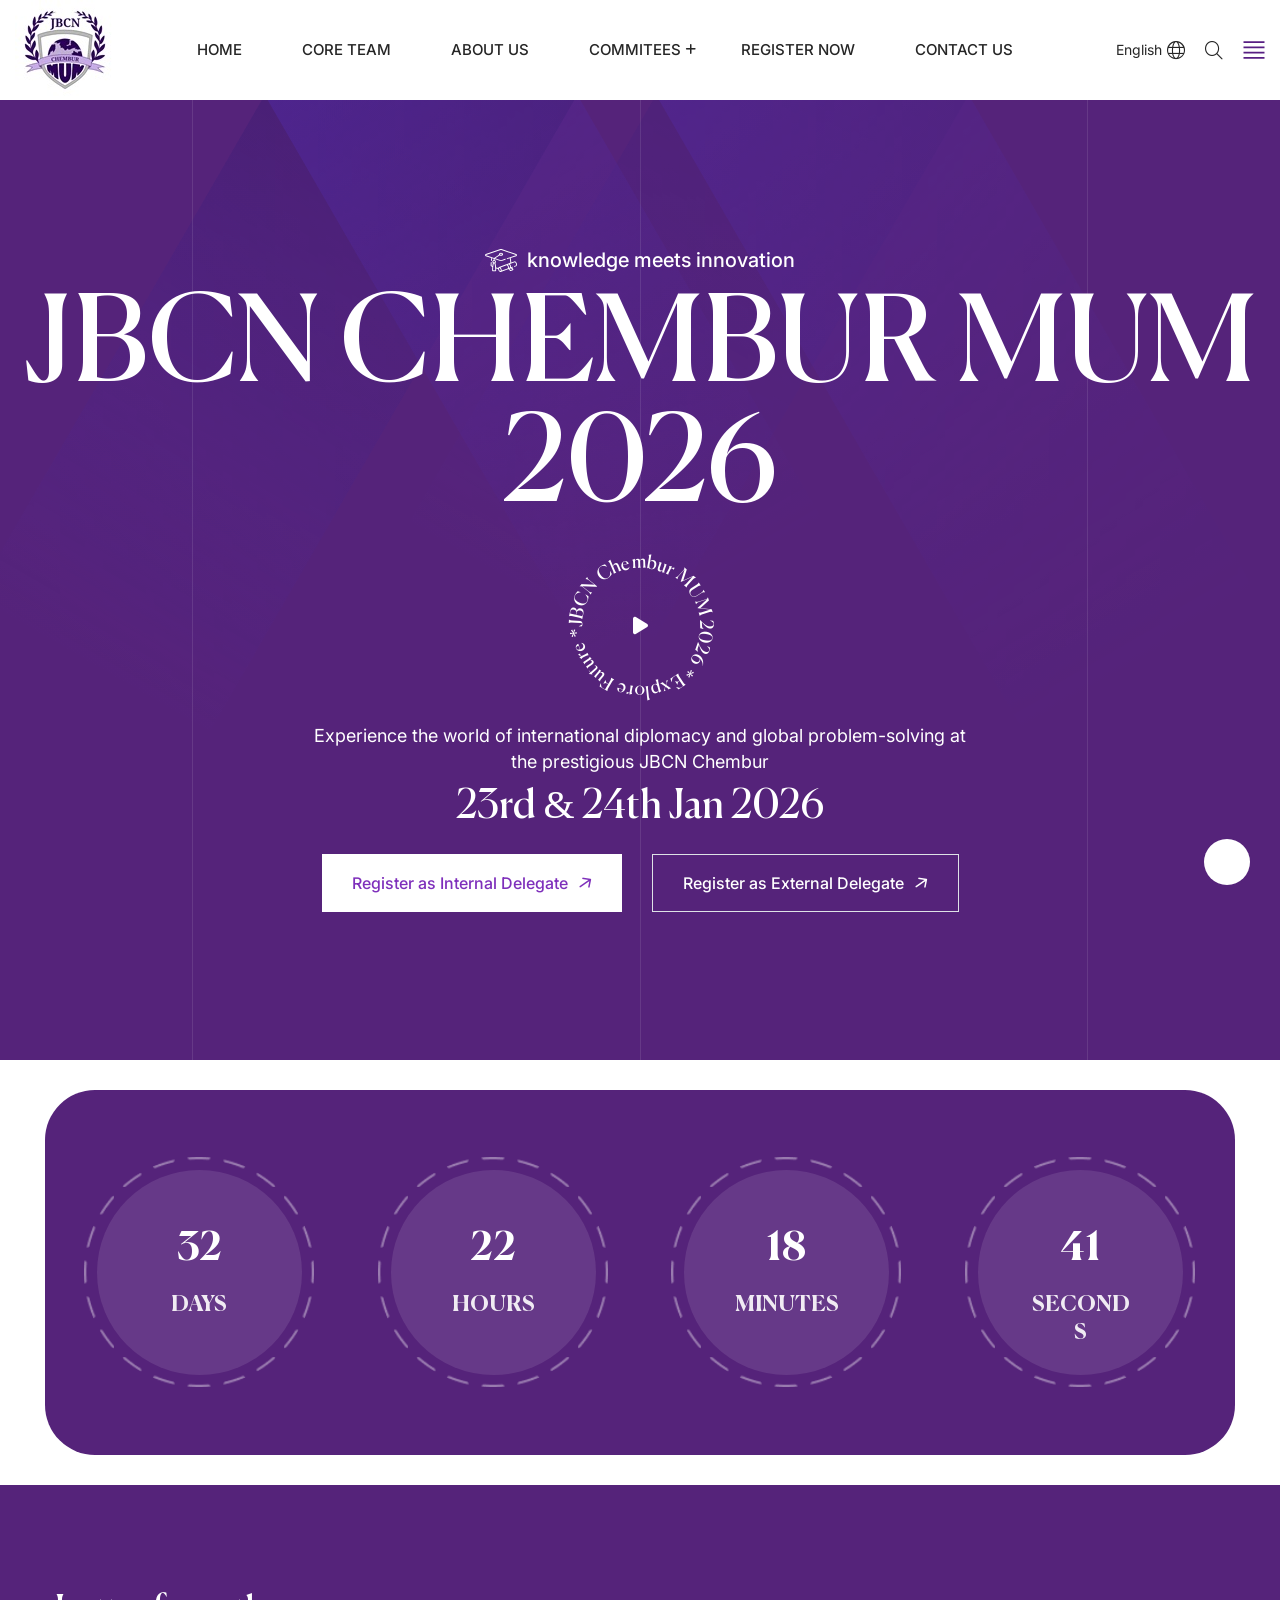
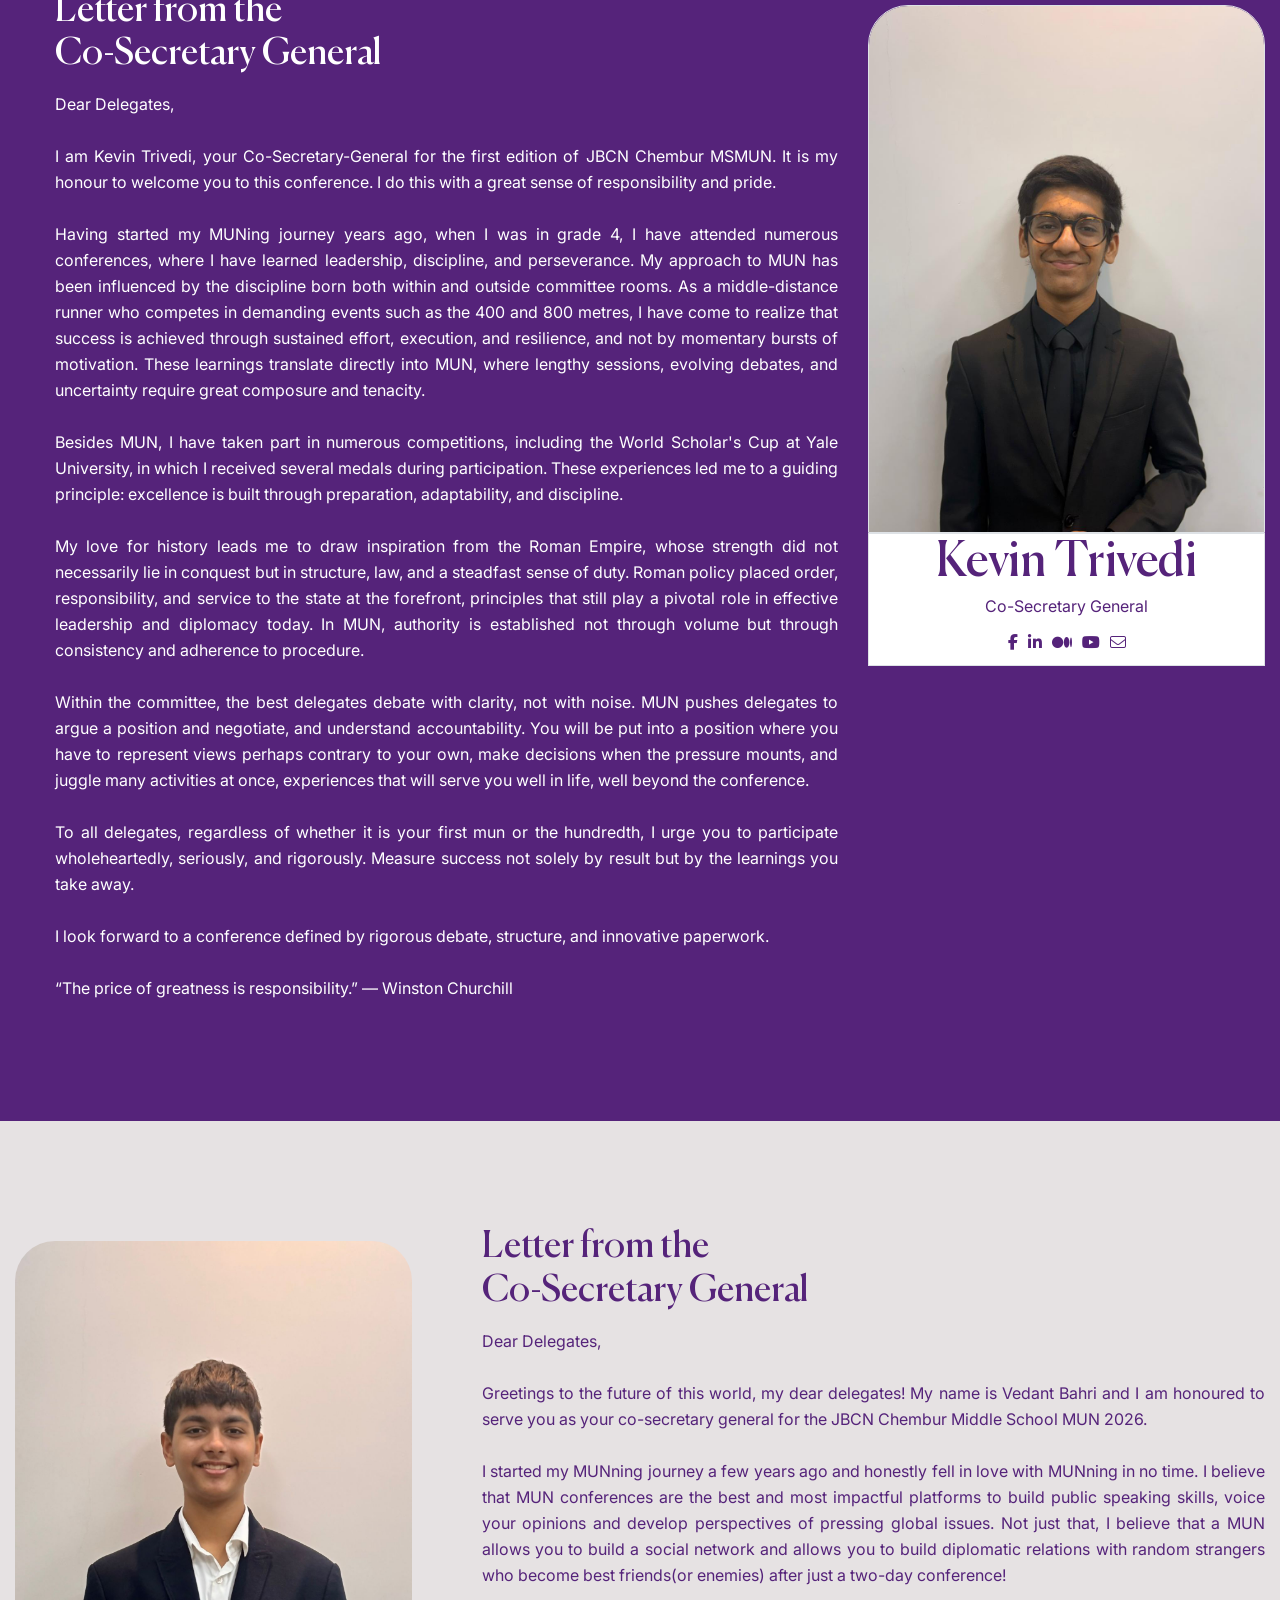
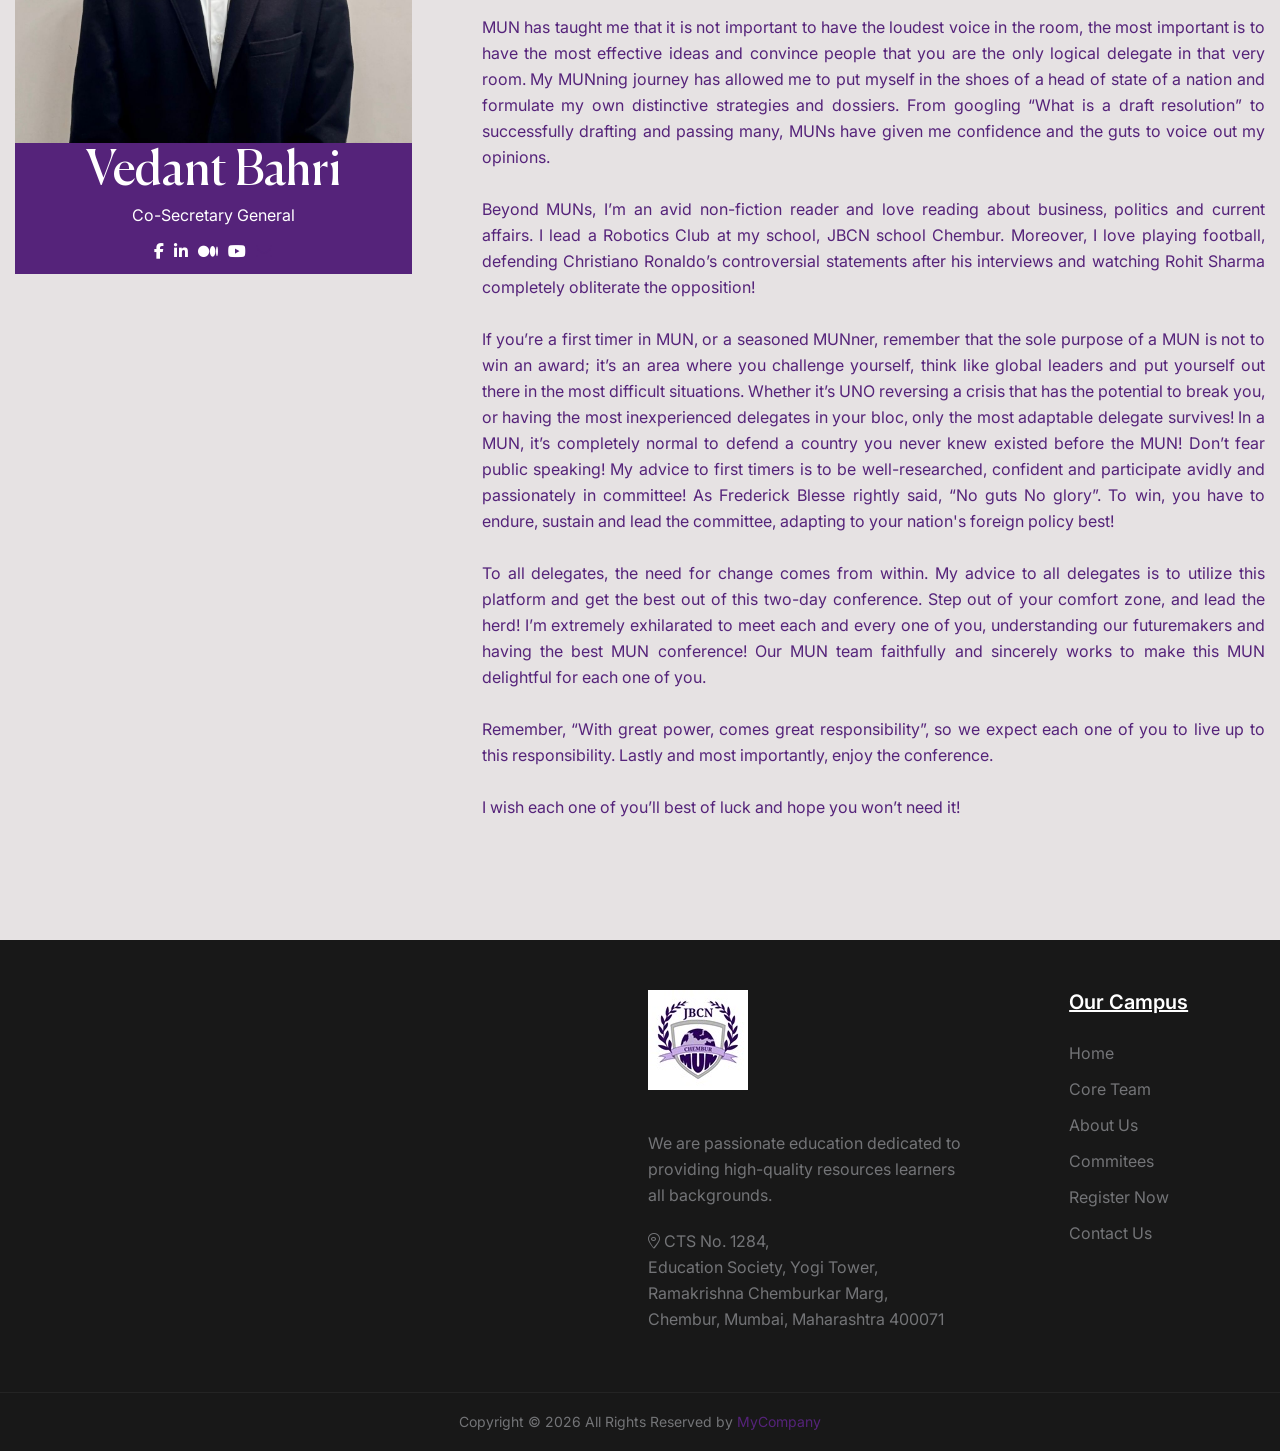
==== commit ed62dca6: "all done" ====
--- a/index.html
+++ b/index.html
@@ -52,18 +52,19 @@
                                 <nav class="navigation__menu">
                                     <ul>
                                         <li class="navigation__menu--item ">
-                                            <a href="javascript:void(0);" class="navigation__menu--item__link">Home</a>
+                                            <a href="index.html" class="navigation__menu--item__link">Home</a>
                                         </li>
                                         <li class="navigation__menu--item ">
                                             <a href="core-team.html" class="navigation__menu--item__link">Core Team</a>
                                         </li>
 
                                         <li class="navigation__menu--item ">
-                                            <a href="about.html" class="navigation__menu--item__link">About
+                                            <a href="javascript:void(0);" class="navigation__menu--item__link">About
                                                 Us</a>
                                         </li>
                                         <li class="navigation__menu--item has-child has-arrow">
-                                            <a href="committee.html" class="navigation__menu--item__link">Commitees</a>
+                                            <a href="javascript:void(0);"
+                                                class="navigation__menu--item__link">Commitees</a>
                                             <ul class="submenu sub__style">
                                                 <li><a href='committee-ccc.html'>CCC</a></li>
                                                 <li><a href='committee-DISEC.html'>DISEC</a></li>
@@ -75,7 +76,8 @@
                                             <a href="#" class="navigation__menu--item__link">Register Now</a>
                                         </li>
                                         <li class="navigation__menu--item">
-                                            <a class='navigation__menu--item__link' href='contact.html'>Contact Us</a>
+                                            <a class='navigation__menu--item__link' href='javascript:void(0);'>Contact
+                                                Us</a>
                                         </li>
                                     </ul>
                                 </nav>
@@ -115,7 +117,8 @@
             <div class="col-sm-12">
                 <div class="banner__wrapper pt-0 d-flex justify-content-center align-items-center">
                     <div class="banner__wrapper--middle d-flex justify-content-center">
-                        <div class="banner__content mobile-padding d-flex flex-column justify-content-center align-items-center">
+                        <div
+                            class="banner__content mobile-padding d-flex flex-column justify-content-center align-items-center">
                             <h6 class="banner__content--sub text-center">
                                 <img src="assets/images/icon/e-cap.svg" alt="cap"> knowledge meets innovation
                             </h6>
@@ -139,7 +142,8 @@
                                 </div>
                             </div>
                             <div class="banner__content--description text-center">
-                                <p class="pb-0 mb-2">Experience the world of international diplomacy and global problem-solving at the
+                                <p class="pb-0 mb-2">Experience the world of international diplomacy and global
+                                    problem-solving at the
                                     prestigious JBCN Chembur
                                 </p>
                                 <h3 class="myfont-secondary font-white">23rd & 24th Jan 2026</h3>
@@ -532,22 +536,21 @@
                         </p>
                         <div class="rts-contact-link">
                             <a href="mailto:contact@reacthemes.com"><i class="fa-sharp fa-light fa-location-dot"></i>
-                                Chembur, Mumbai </a>
-                            <a href="callto:121"><i class="fa-thin fa-phone"></i> 485-826-710</a>
+                                CTS No. 1284, <br> Education Society, Yogi Tower, Ramakrishna Chemburkar Marg, <br>Chembur, Mumbai, Maharashtra 400071 </a>
                         </div>
                     </div>
                 </div>
                 <div class="col-lg-2 col-md-6 col-sm-3">
-                    <div class="rts-footer-widget ">
+                    <div class="rts-footer-widget">
                         <h6 class="rt-semi">Our Campus</h6>
                         <div class="rts-footer-menu">
                             <ul>
-                                <li><a href='#'>Home</a></li>
+                                <li><a href='index.html'>Home</a></li>
                                 <li><a href='core-team.html'>Core Team</a></li>
-                                <li><a href='about.html'>About Us</a></li>
-                                <li><a href='committee.html'>Commitees</a></li>
-                                <li><a href="#">Register Now</a></li>
-                                <li><a href='#'>Contact Us</a></li>
+                                <li><a href='javascript:void(0);'>About Us</a></li>
+                                <li><a href='#'>Commitees</a></li>
+                                <li><a href="javascript:void(0);">Register Now</a></li>
+                                <li><a href='javascript:void(0);'>Contact Us</a></li>
                             </ul>
                         </div>
                     </div>
--- a/assets/css/mystyle.css
+++ b/assets/css/mystyle.css
@@ -145,4 +145,8 @@
     .mobile-padding{
         padding-top: 50px;
     }
+}
+
+p.description{
+    text-align: justify;
 }
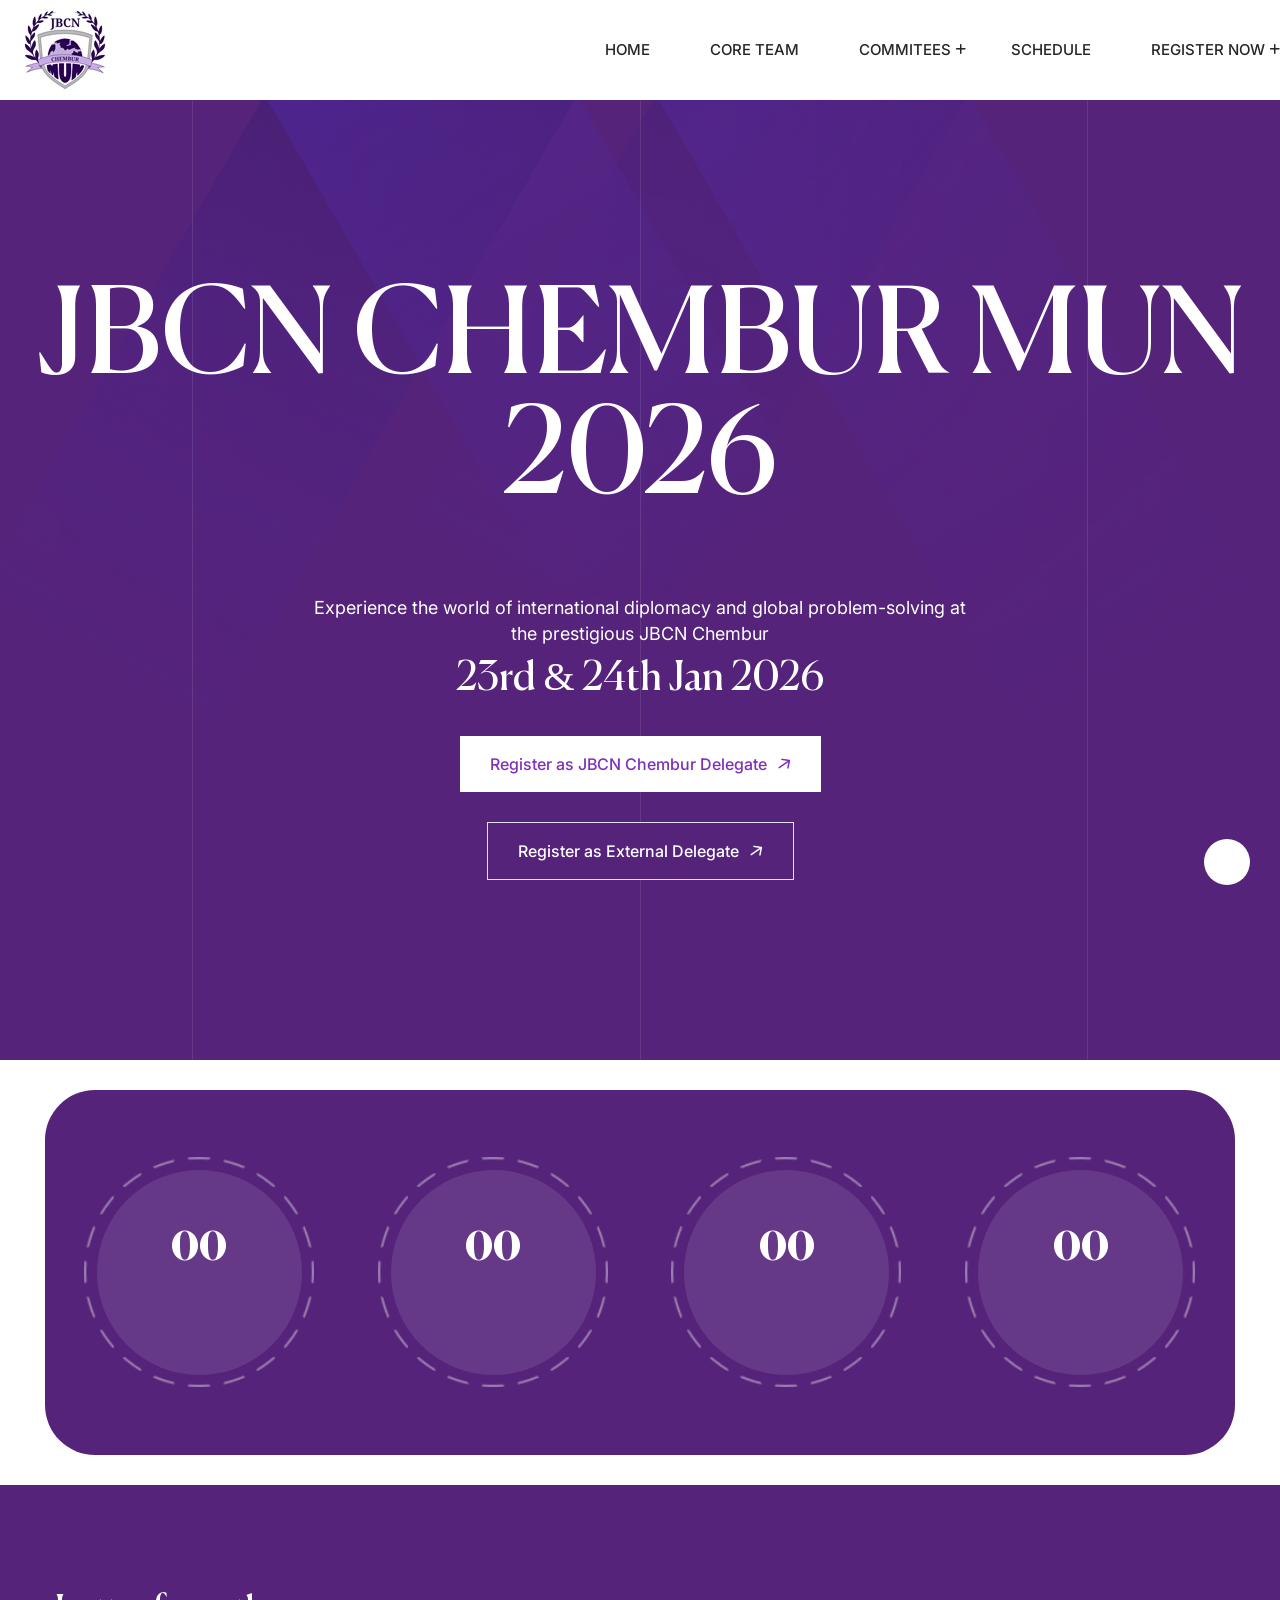
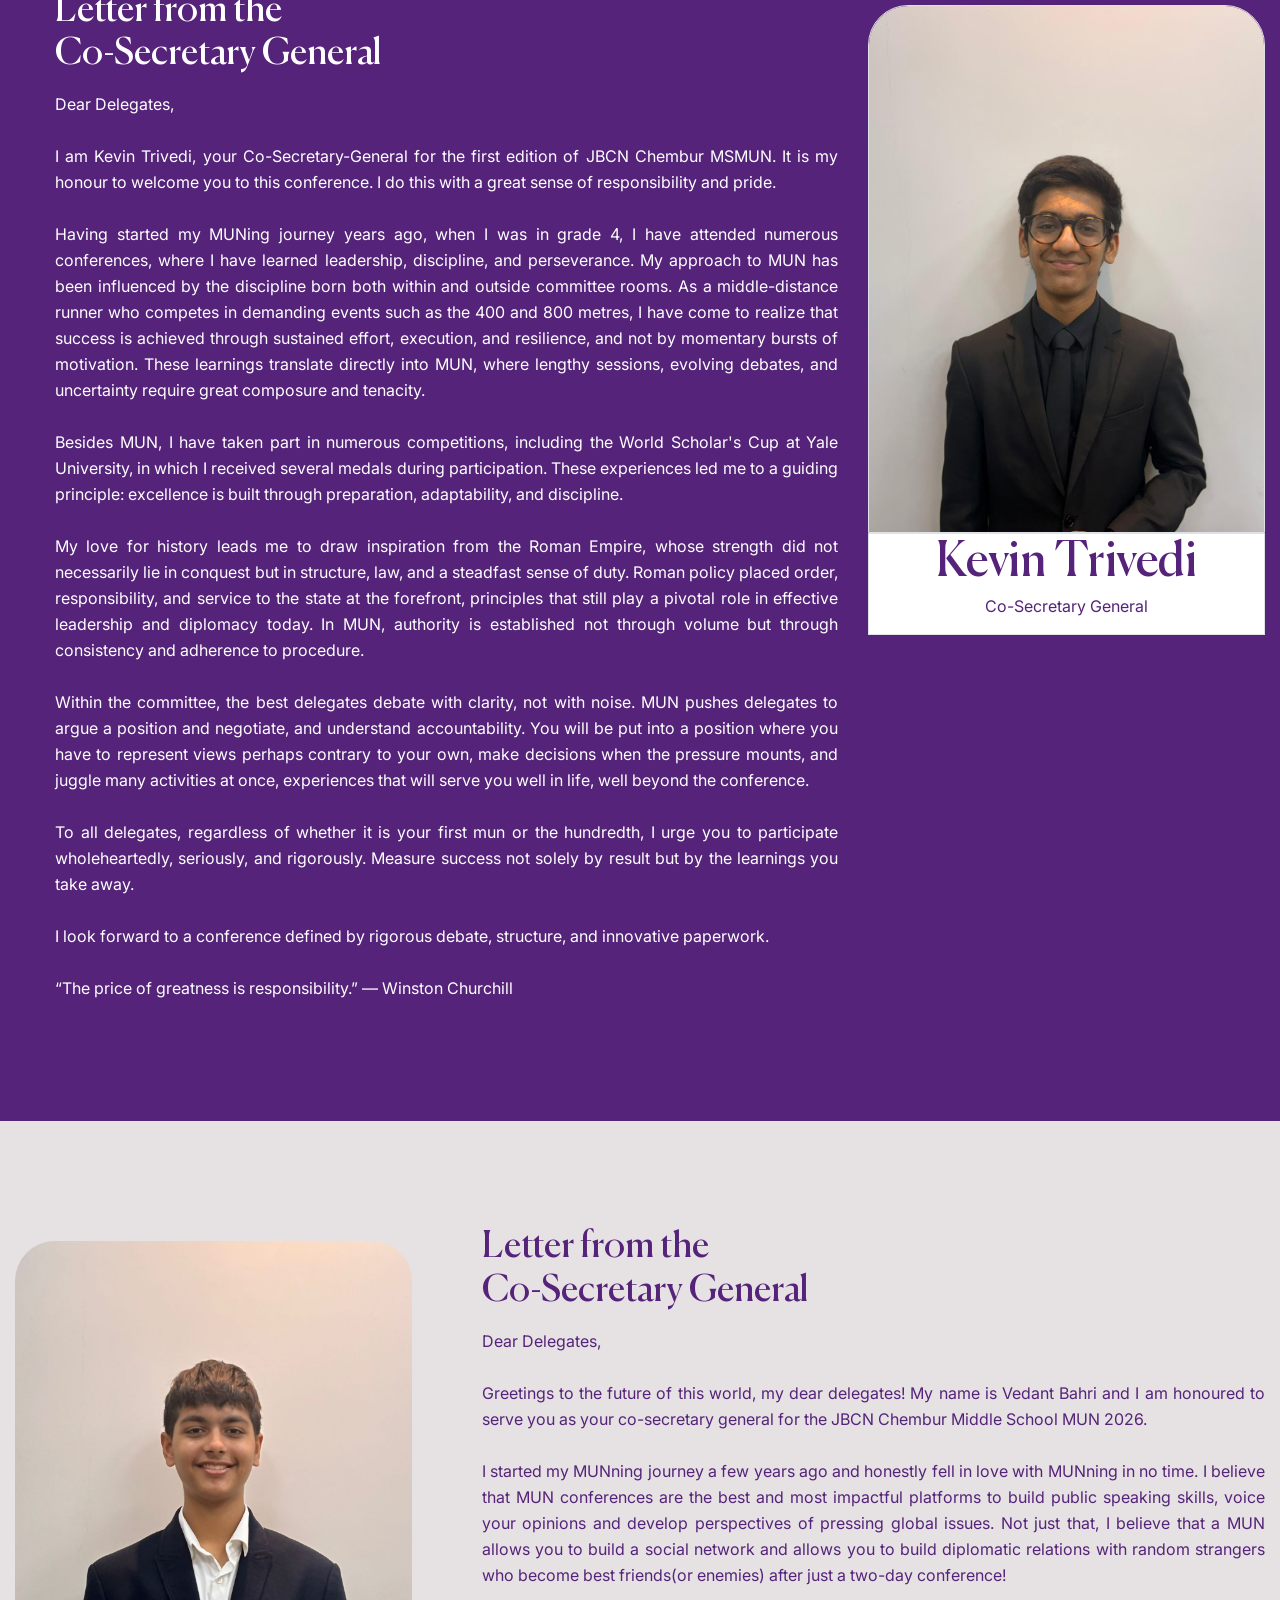
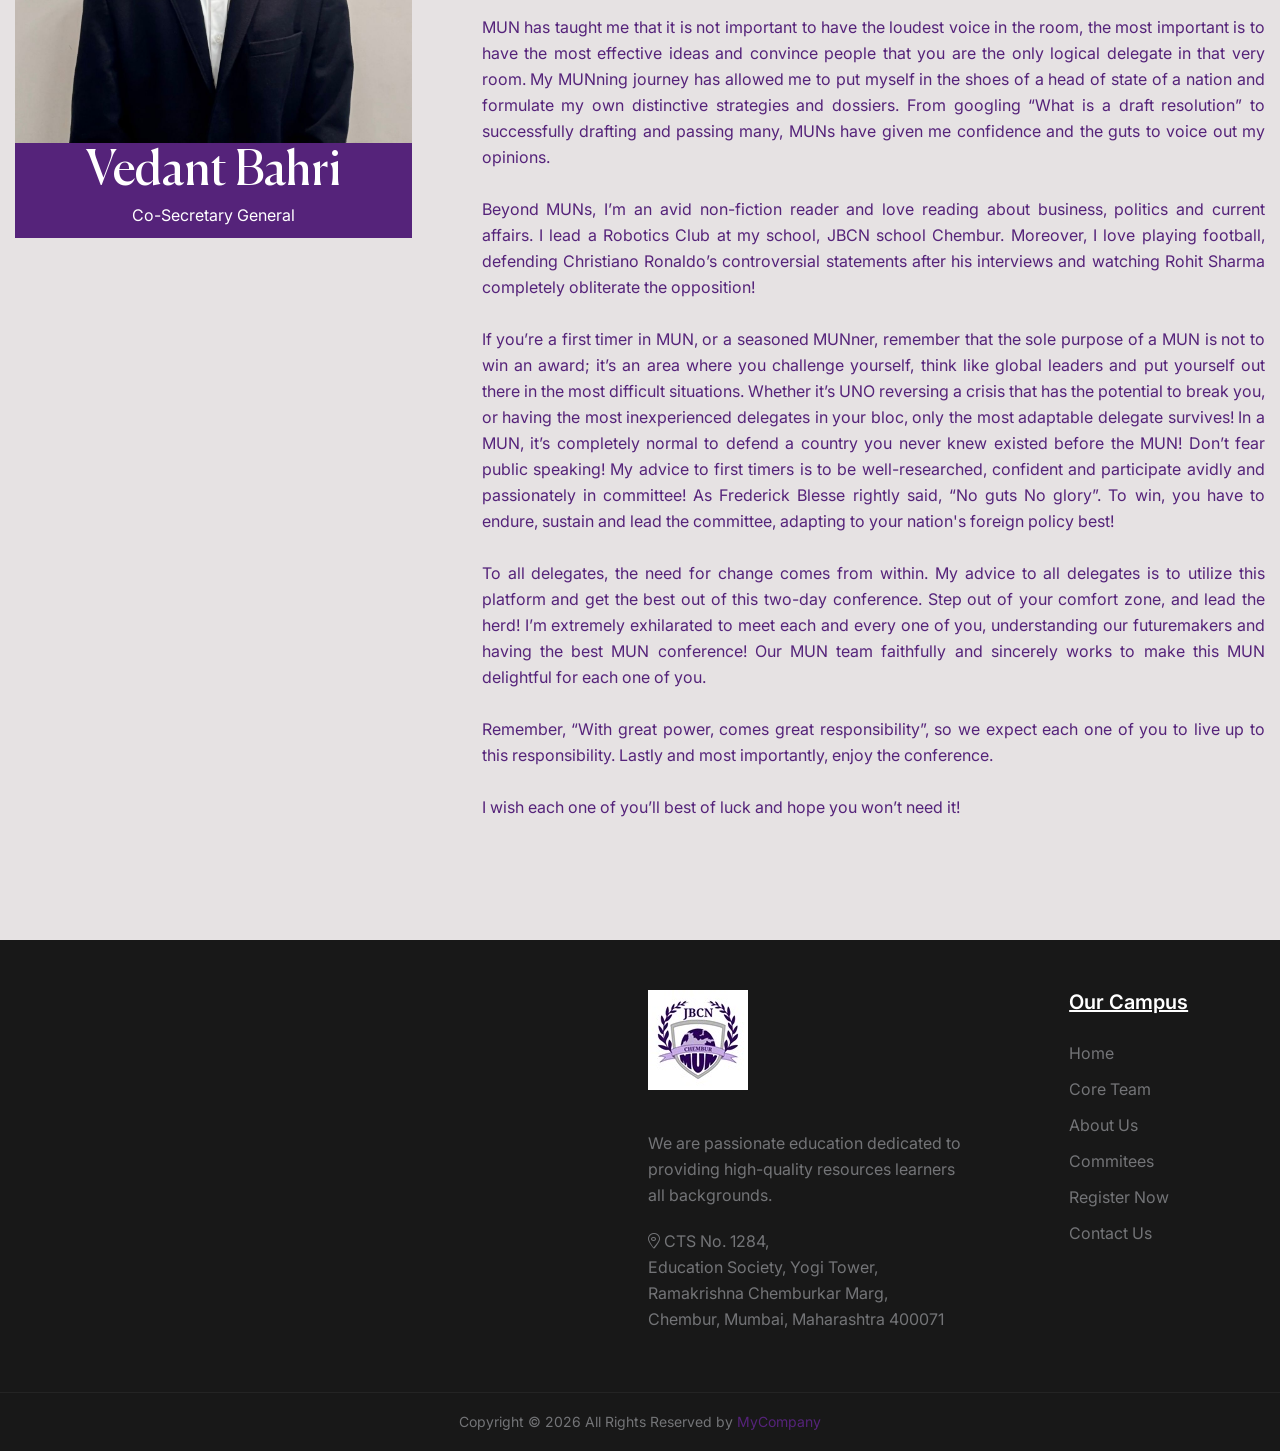
==== commit 095de84e: "all changes doen" ====
--- a/index.html
+++ b/index.html
@@ -52,15 +52,10 @@
                                 <nav class="navigation__menu">
                                     <ul>
                                         <li class="navigation__menu--item ">
-                                            <a href="index.html" class="navigation__menu--item__link">Home</a>
+                                            <a href="#" class="navigation__menu--item__link">Home</a>
                                         </li>
                                         <li class="navigation__menu--item ">
                                             <a href="core-team.html" class="navigation__menu--item__link">Core Team</a>
-                                        </li>
-
-                                        <li class="navigation__menu--item ">
-                                            <a href="javascript:void(0);" class="navigation__menu--item__link">About
-                                                Us</a>
                                         </li>
                                         <li class="navigation__menu--item has-child has-arrow">
                                             <a href="javascript:void(0);"
@@ -73,33 +68,22 @@
                                             </ul>
                                         </li>
                                         <li class="navigation__menu--item ">
-                                            <a href="#" class="navigation__menu--item__link">Register Now</a>
+                                            <a href="javascript:void(0);" class="navigation__menu--item__link">Schedule</a>
                                         </li>
-                                        <li class="navigation__menu--item">
-                                            <a class='navigation__menu--item__link' href='javascript:void(0);'>Contact
-                                                Us</a>
+                                        <li class="navigation__menu--item has-child has-arrow">
+                                            <a href="javascript:void(0);" class="navigation__menu--item__link">Register Now</a>
+                                            <ul class="submenu sub__style">
+                                                <li><a target="_blank" href='http://docs.google.com/forms/d/1SWEPLrpYLD-05aDkGIvvxM5ORb8IMtKQK5n6weueAGc/edit?usp=sharing_eil&ts=6947df54'>JBCN Chembur Delegate</a></li>
+                                                <li><a target="_blank" href='https://docs.google.com/forms/d/e/1FAIpQLSfZt_wfR5RqWt8KAT-GtGKbq_522s6QFkSqDrXmD2yFKL-ycg/viewform?usp=header'>External Delegate</a></li>
+                                            </ul>
                                         </li>
                                     </ul>
                                 </nav>
                             </div>
                         </div>
-                        <div class="header__right">
+                        <div class="header__right  d-block d-lg-none">
+
                             <div class="header__right--item">
-                                <div id="langSwitcher" class="lang__trigger">
-                                    <span class="selected__lang">English</span>
-                                    <i class="fa-light fa-globe"></i>
-                                    <div class="translate__lang">
-                                        <ul>
-                                            <li><a href="#" class="active">English</a></li>
-                                            <li><a href="#">French</a></li>
-                                            <li><a href="#">Spanish</a></li>
-                                            <li><a href="#">Romanian</a></li>
-                                        </ul>
-                                    </div>
-                                </div>
-                                <div id="search-btn" class="search__trigger">
-                                    <i class="fa-sharp fa-light fa-magnifying-glass"></i>
-                                </div>
                                 <div id="menu-btn" class="menu__trigger">
                                     <img class="maroon-to-purple" src="assets/images/icon/menu__bar.svg" alt="bar">
                                 </div>
@@ -119,19 +103,19 @@
                     <div class="banner__wrapper--middle d-flex justify-content-center">
                         <div
                             class="banner__content mobile-padding d-flex flex-column justify-content-center align-items-center">
-                            <h6 class="banner__content--sub text-center">
+                            <h6 class="d-none banner__content--sub text-center">
                                 <img src="assets/images/icon/e-cap.svg" alt="cap"> knowledge meets innovation
                             </h6>
                             <h1 class="banner__content--title text-center">
-                                JBCN Chembur MUM 2026
+                                JBCN Chembur MUN 2026
                             </h1>
-                            <div class="banner__content--circle rts__circle v__2">
+                            <div class="d-none banner__content--circle rts__circle v__2">
                                 <svg class="spinner" viewBox="0 0 100 100">
                                     <defs>
                                         <path id="circle" d="M50,50 m-37,0a37,37 0 1,1 74,0a37,37 0 1,1 -74,0"></path>
                                     </defs>
                                     <text>
-                                        <textPath xlink:href="#circle">JBCN Chembur MUM 2026 * Explore Future *
+                                        <textPath xlink:href="#circle">JBCN Chembur MUN 2026 * Explore Future *
                                         </textPath>
                                     </text>
                                 </svg>
@@ -147,10 +131,10 @@
                                     prestigious JBCN Chembur
                                 </p>
                                 <h3 class="myfont-secondary font-white">23rd & 24th Jan 2026</h3>
-                                <div class="d-flex gap-5 justify-content-center flex-wrap">
+                                <div class="d-flex gap-5 pt-3 justify-content-center flex-wrap">
                                     <a class='rts-theme-btn btn-arrow'
                                         href='http://docs.google.com/forms/d/1SWEPLrpYLD-05aDkGIvvxM5ORb8IMtKQK5n6weueAGc/edit?usp=sharing_eil&ts=6947df54'>Register
-                                        as Internal Delegate
+                                        as JBCN Chembur Delegate
                                         <span><i class="fa-regular fa-arrow-right"></i></span>
                                     </a>
                                     <a class='rts-theme-btn btn-arrow mybg-primary font-white border'
@@ -296,8 +280,8 @@
                             </div>
                             <div class="faculty-member__info  border bg-white secondary-font-color">
                                 <h2 class="secondary-font-color mb-0">Kevin Trivedi</h2>
-                                <div class="secondary-font-color email-contact">Co-Secretary General</div>
-                                <div class="faculty-member__info--social mb-0">
+                                <div class="secondary-font-color email-contact pb-2">Co-Secretary General</div>
+                                <div class="d-none faculty-member__info--social mb-0">
                                     <a href="#"><i class="fa-brands fa-facebook-f"></i></a>
                                     <a href="#"><i class="fa-brands fa-linkedin-in"></i></a>
                                     <a href="#"><i class="fa-brands fa-medium"></i></a>
@@ -331,8 +315,8 @@
                             </div>
                             <div class="faculty-member__info mybg-primary">
                                 <h2 class="mb-0">Vedant Bahri</h2>
-                                <div class="email-contact font-white">Co-Secretary General</div>
-                                <div class="faculty-member__info--social font-white mb-0">
+                                <div class="email-contact font-white pb-3">Co-Secretary General</div>
+                                <div class="d-none faculty-member__info--social font-white mb-0">
                                     <a href="#"><i class="fa-brands fa-facebook-f"></i></a>
                                     <a href="#"><i class="fa-brands fa-linkedin-in"></i></a>
                                     <a href="#"><i class="fa-brands fa-medium"></i></a>
@@ -425,7 +409,7 @@
                     <div class="rts__section--wrapper v__9">
                         <h2 class="rts__section--title">Apply for Admission</h2>
                         <p class="rts__section--description">Welcome to the gateway of possibilities your admission to
-                            JBCN Chembur MUM 2026, we understand.</p>
+                            JBCN Chembur MUN 2026, we understand.</p>
                     </div>
                 </div>
             </div>
@@ -536,7 +520,8 @@
                         </p>
                         <div class="rts-contact-link">
                             <a href="mailto:contact@reacthemes.com"><i class="fa-sharp fa-light fa-location-dot"></i>
-                                CTS No. 1284, <br> Education Society, Yogi Tower, Ramakrishna Chemburkar Marg, <br>Chembur, Mumbai, Maharashtra 400071 </a>
+                                CTS No. 1284, <br> Education Society, Yogi Tower, Ramakrishna Chemburkar Marg,
+                                <br>Chembur, Mumbai, Maharashtra 400071 </a>
                         </div>
                     </div>
                 </div>
@@ -708,11 +693,13 @@
             }, 1000);
         }
 
-        var targetDate = new Date();
-        targetDate.setDate(targetDate.getDate() + 32);
-        targetDate.setHours(targetDate.getHours() + 22);
-        targetDate.setMinutes(targetDate.getMinutes() + 18);
-        targetDate.setSeconds(targetDate.getSeconds() + 44);
+        // var targetDate = new Date();
+        // targetDate.setDate(targetDate.getDate() + 25);
+        // targetDate.setHours(targetDate.getHours() + 22);
+        // targetDate.setMinutes(targetDate.getMinutes() + 18);
+        // targetDate.setSeconds(targetDate.getSeconds() + 44);
+        // Target: 23 Jan 2026, 11:00 AM (India Standard Time)
+        var targetDate = new Date("January 23, 2026 11:00:00");
 
         startCountdown(targetDate, "days", "hours", "minutes", "seconds");
         startCountdown(targetDate, "days1", "hours1", "minutes1", "seconds1");
--- a/assets/css/mystyle.css
+++ b/assets/css/mystyle.css
@@ -124,7 +124,7 @@
 
 .banner .banner__content--description {
     position: inherit;
-    margin-top: 120px;
+    /* margin-top: 120px; */
 }
 
 .banner .banner__content--circle {
@@ -142,11 +142,34 @@
         top: 0%;
         left: 0%;
     }
-    .mobile-padding{
+
+    .mobile-padding {
         padding-top: 50px;
     }
 }
 
-p.description{
+p.description {
     text-align: justify;
+}
+
+.rts-breadcrumb.mybg-primary.breadcrumb-height::before {
+    background: none;
+}
+
+.w--520px {
+    width: 520px;
+    height: 320px;
+    object-fit: cover;
+}
+
+.banner-bg-before {
+  position: absolute;
+  content: "";
+  background-image: url(../images/banner/shape__h1.svg);
+  height: 100%;
+  width: 100%;
+  background-size: cover;
+  background-position: center;
+  background-repeat: no-repeat;
+  
 }
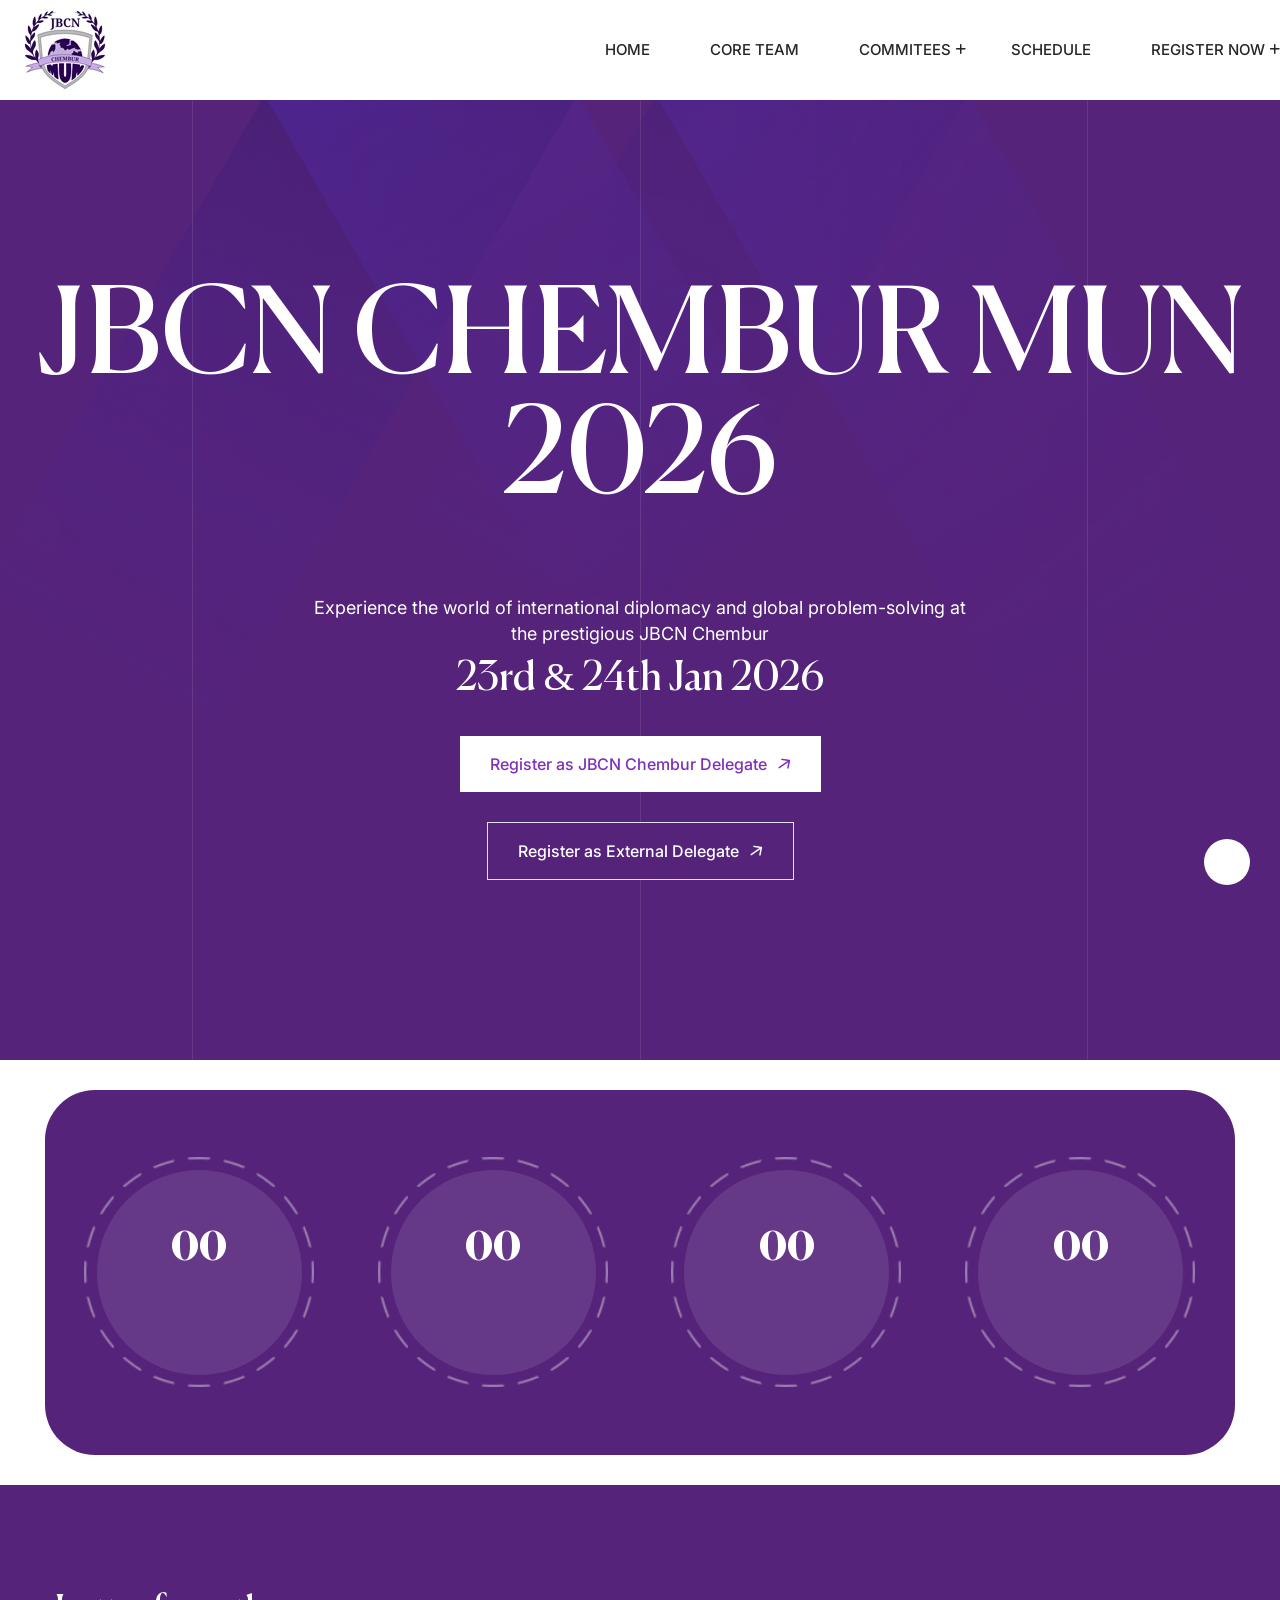
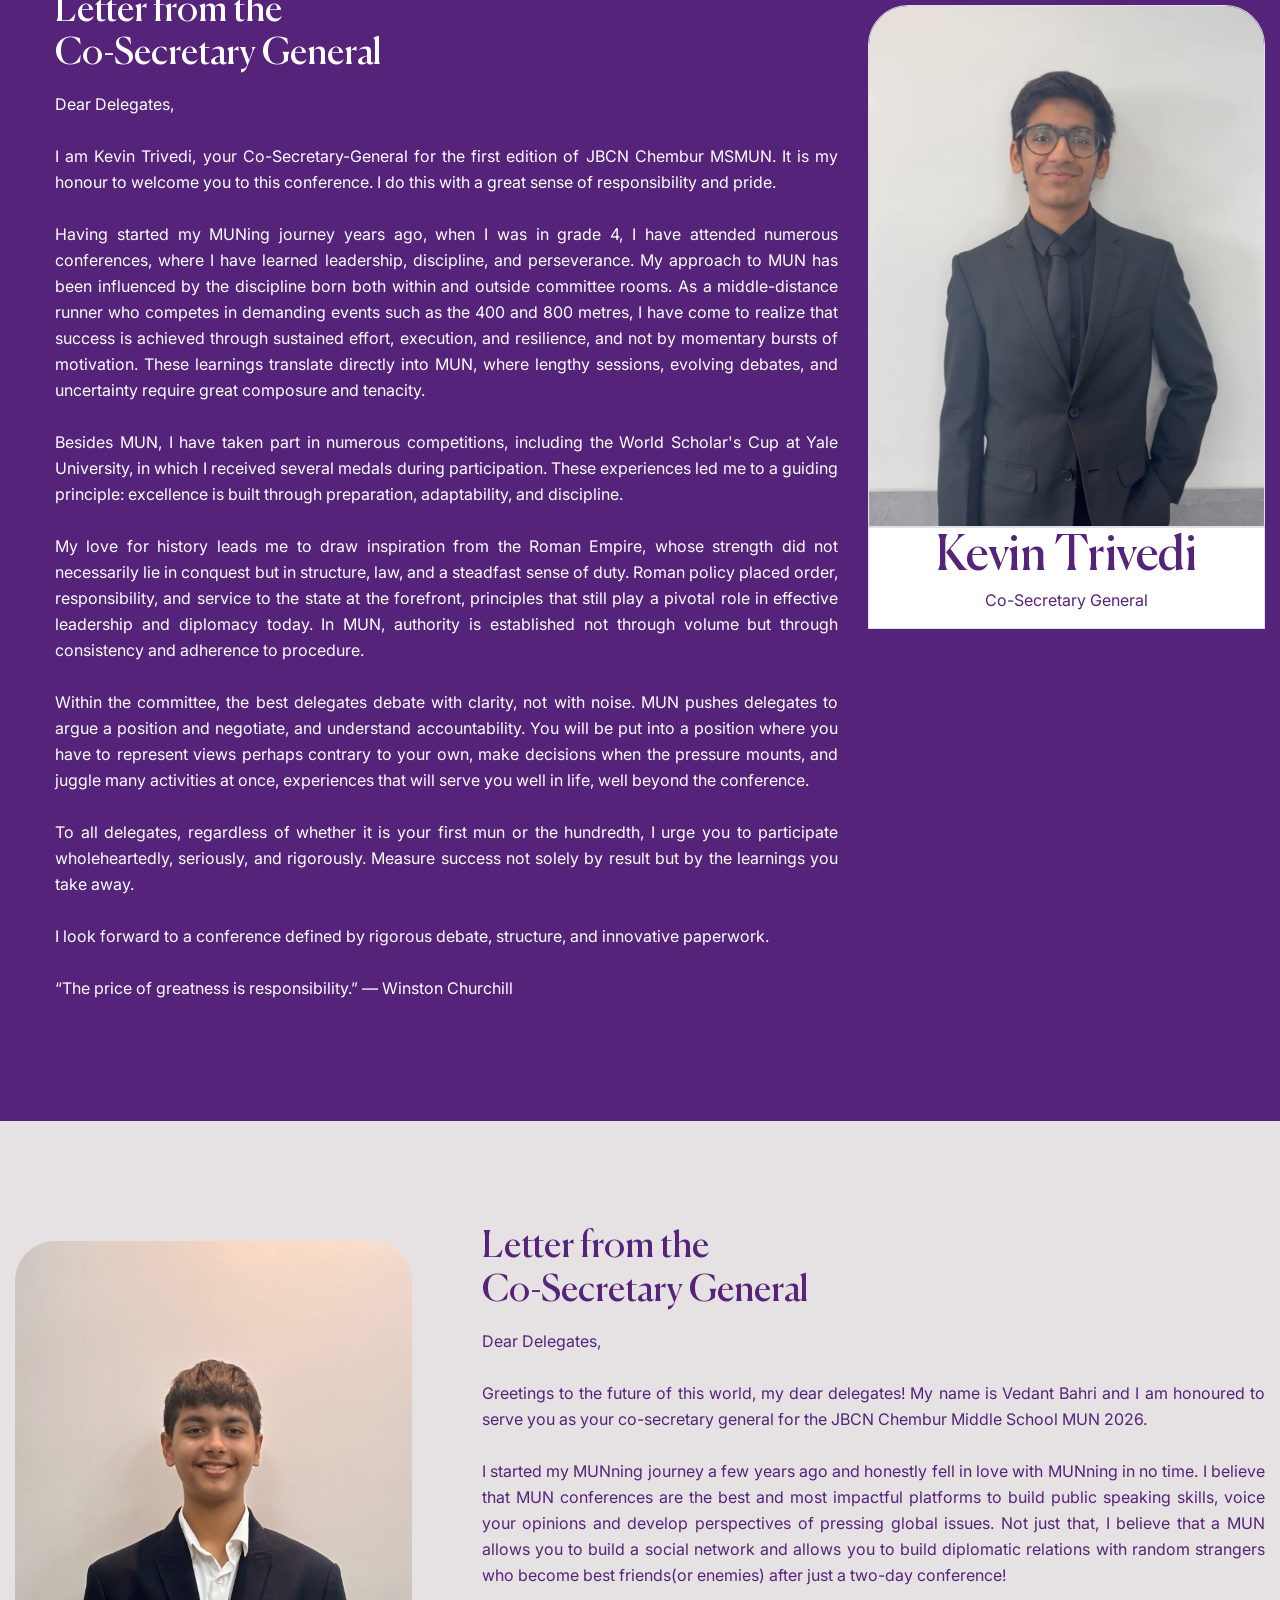
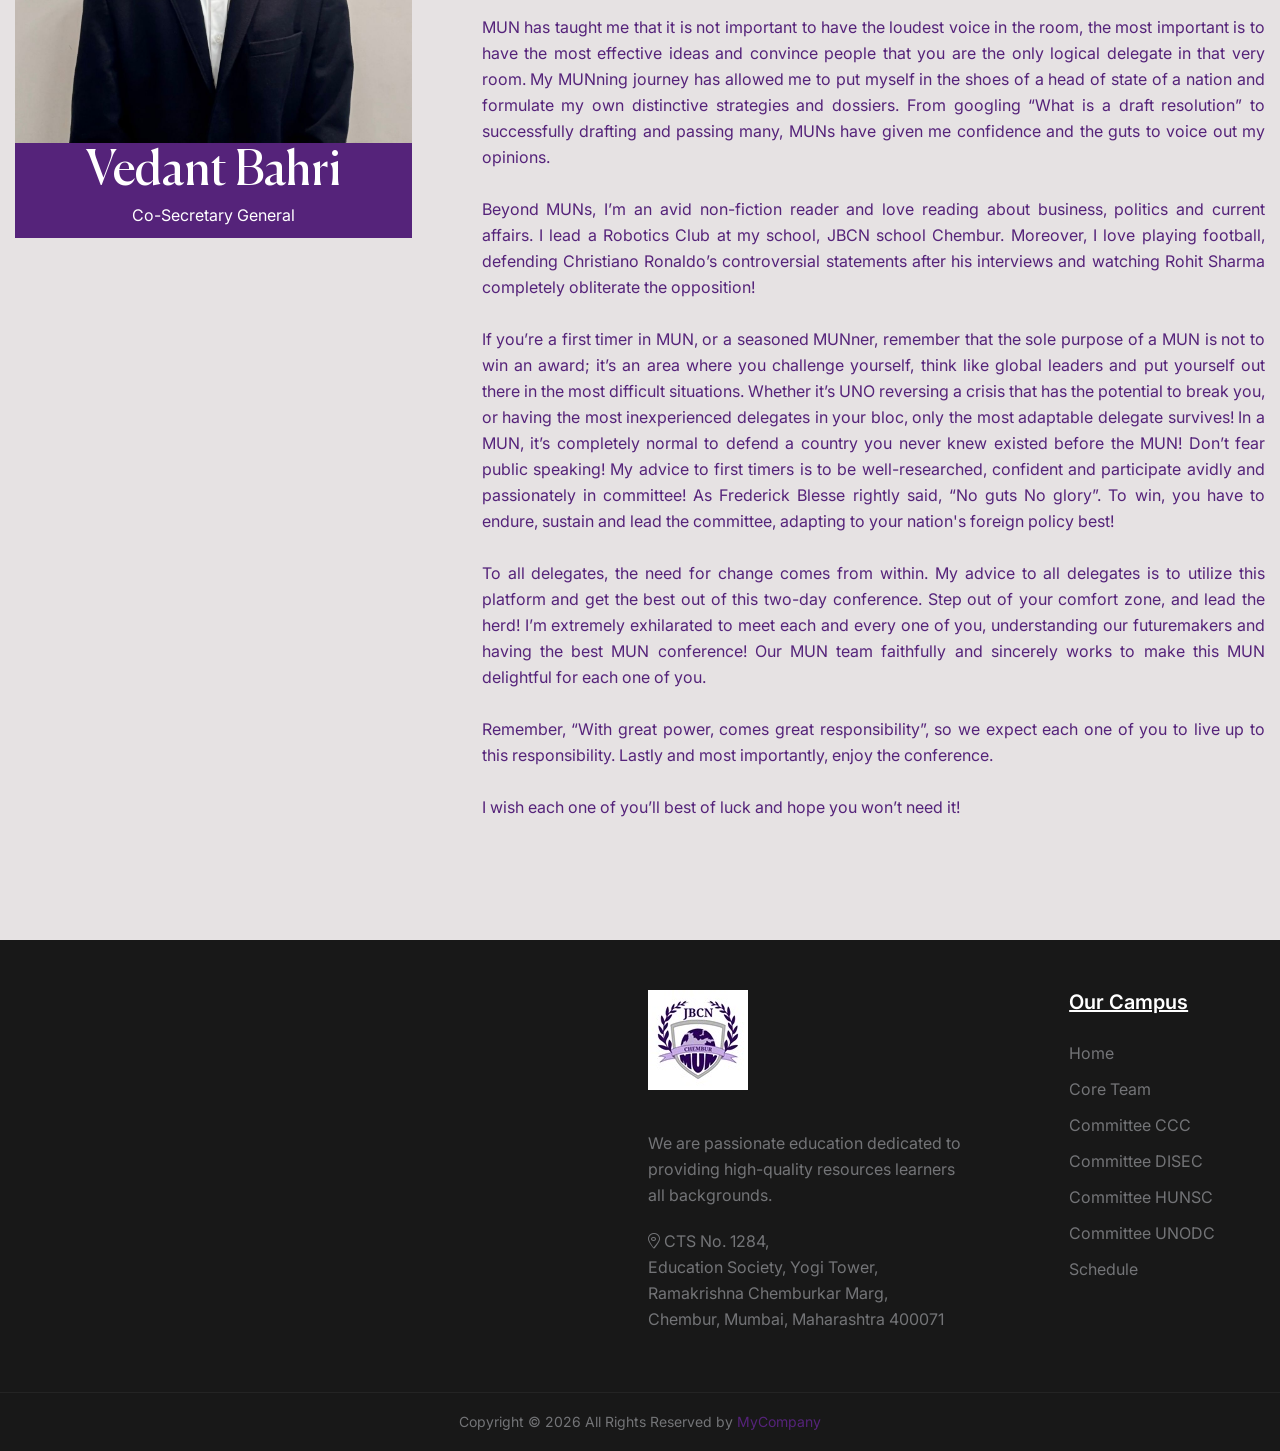
==== commit 98e78c05: "photo changed, schedule linked, footer changed from index" ====
--- a/index.html
+++ b/index.html
@@ -68,7 +68,7 @@
                                             </ul>
                                         </li>
                                         <li class="navigation__menu--item ">
-                                            <a href="javascript:void(0);" class="navigation__menu--item__link">Schedule</a>
+                                            <a href="schedule.html" class="navigation__menu--item__link">Schedule</a>
                                         </li>
                                         <li class="navigation__menu--item has-child has-arrow">
                                             <a href="javascript:void(0);" class="navigation__menu--item__link">Register Now</a>
@@ -275,7 +275,7 @@
                     <div class="faculty-member">
                         <div class="faculty-member__details rt-center ">
                             <div class="faculty-member__image mb-0">
-                                <img class="rounded-top-40 border" src="assets/images/client/Chair of CCC(Kevin).jpg"
+                                <img class="rounded-top-40 border" src="assets/images/client/ccc-kevin.jpeg"
                                     alt="member image">
                             </div>
                             <div class="faculty-member__info  border bg-white secondary-font-color">
@@ -532,10 +532,11 @@
                             <ul>
                                 <li><a href='index.html'>Home</a></li>
                                 <li><a href='core-team.html'>Core Team</a></li>
-                                <li><a href='javascript:void(0);'>About Us</a></li>
-                                <li><a href='#'>Commitees</a></li>
-                                <li><a href="javascript:void(0);">Register Now</a></li>
-                                <li><a href='javascript:void(0);'>Contact Us</a></li>
+                                <li><a href="committee-ccc.html">Committee CCC</a></li>
+                                <li><a href="committee-DISEC.html">Committee DISEC</a></li>
+                                <li><a href="committee-HUNSC.html">Committee HUNSC</a></li>
+                                <li><a href="committee-UNODC.html">Committee UNODC</a></li>
+                                <li><a href="schedule.html">Schedule</a></li>
                             </ul>
                         </div>
                     </div>
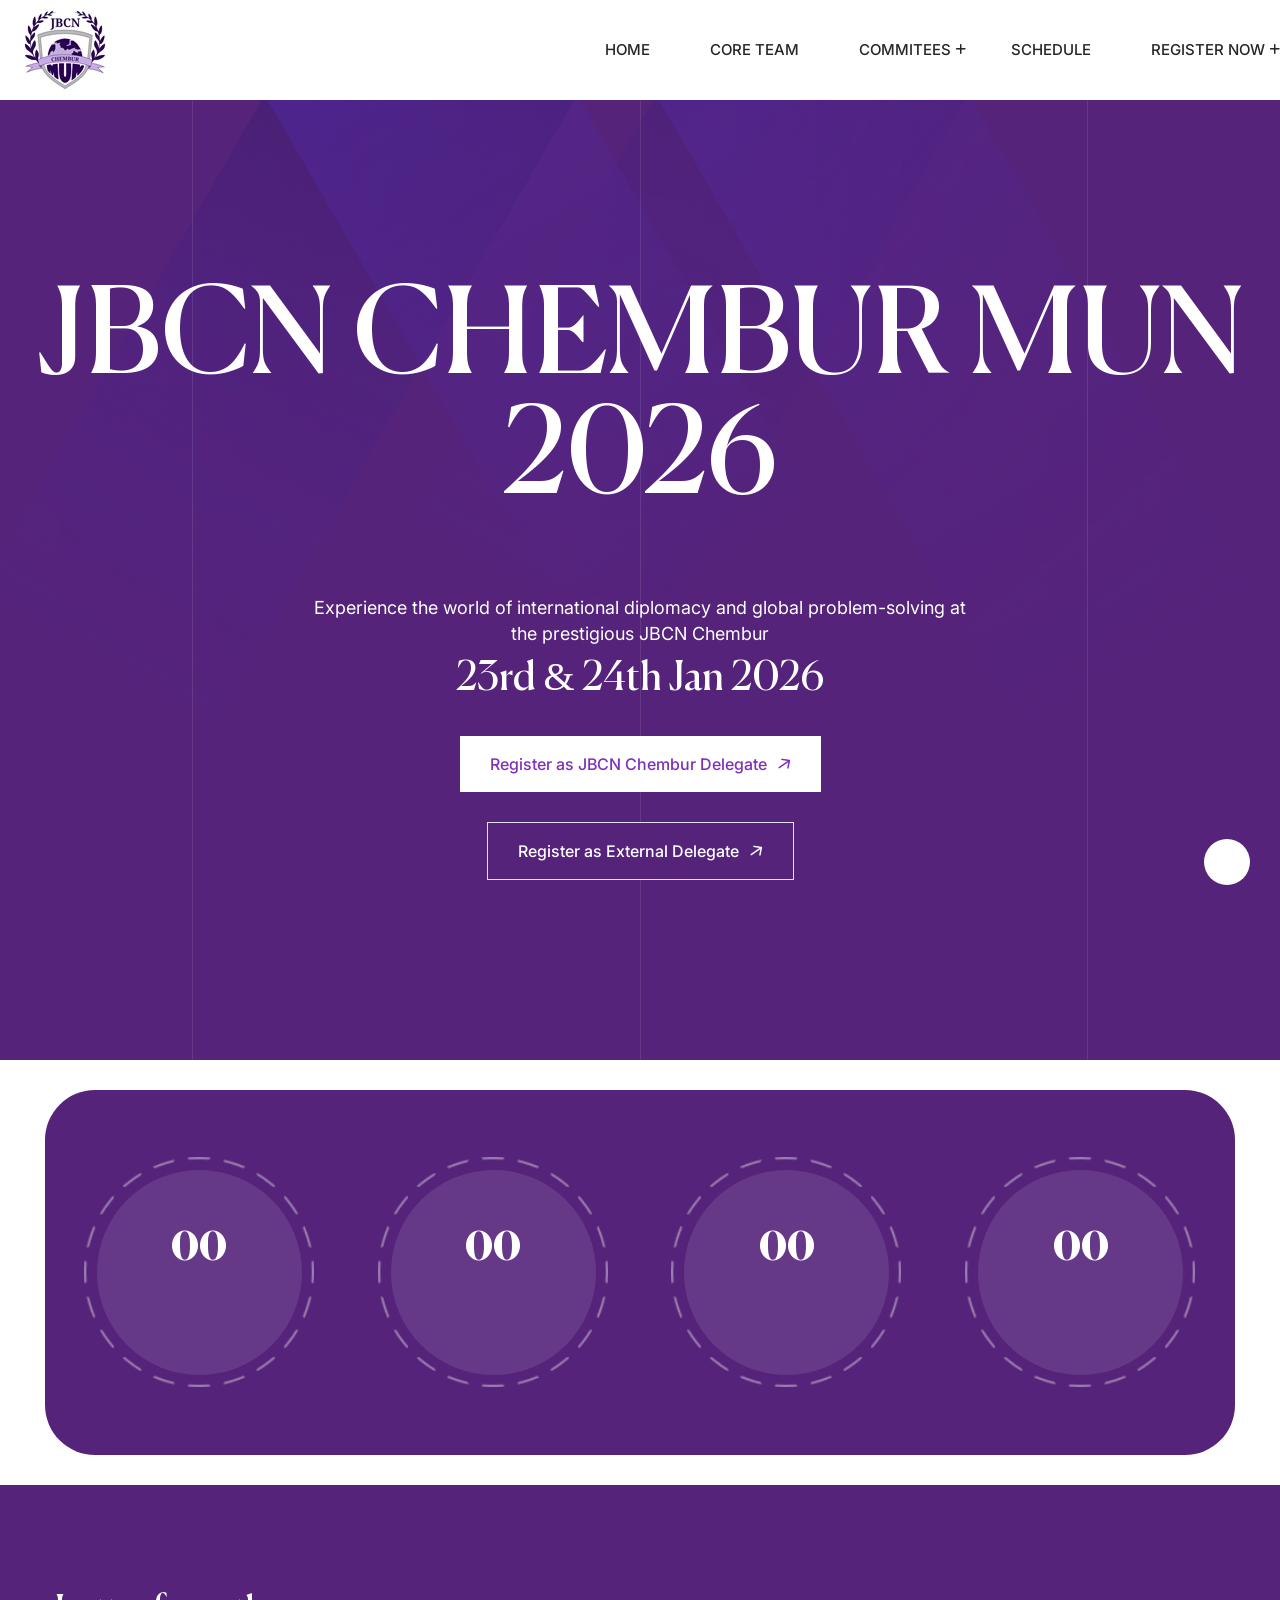
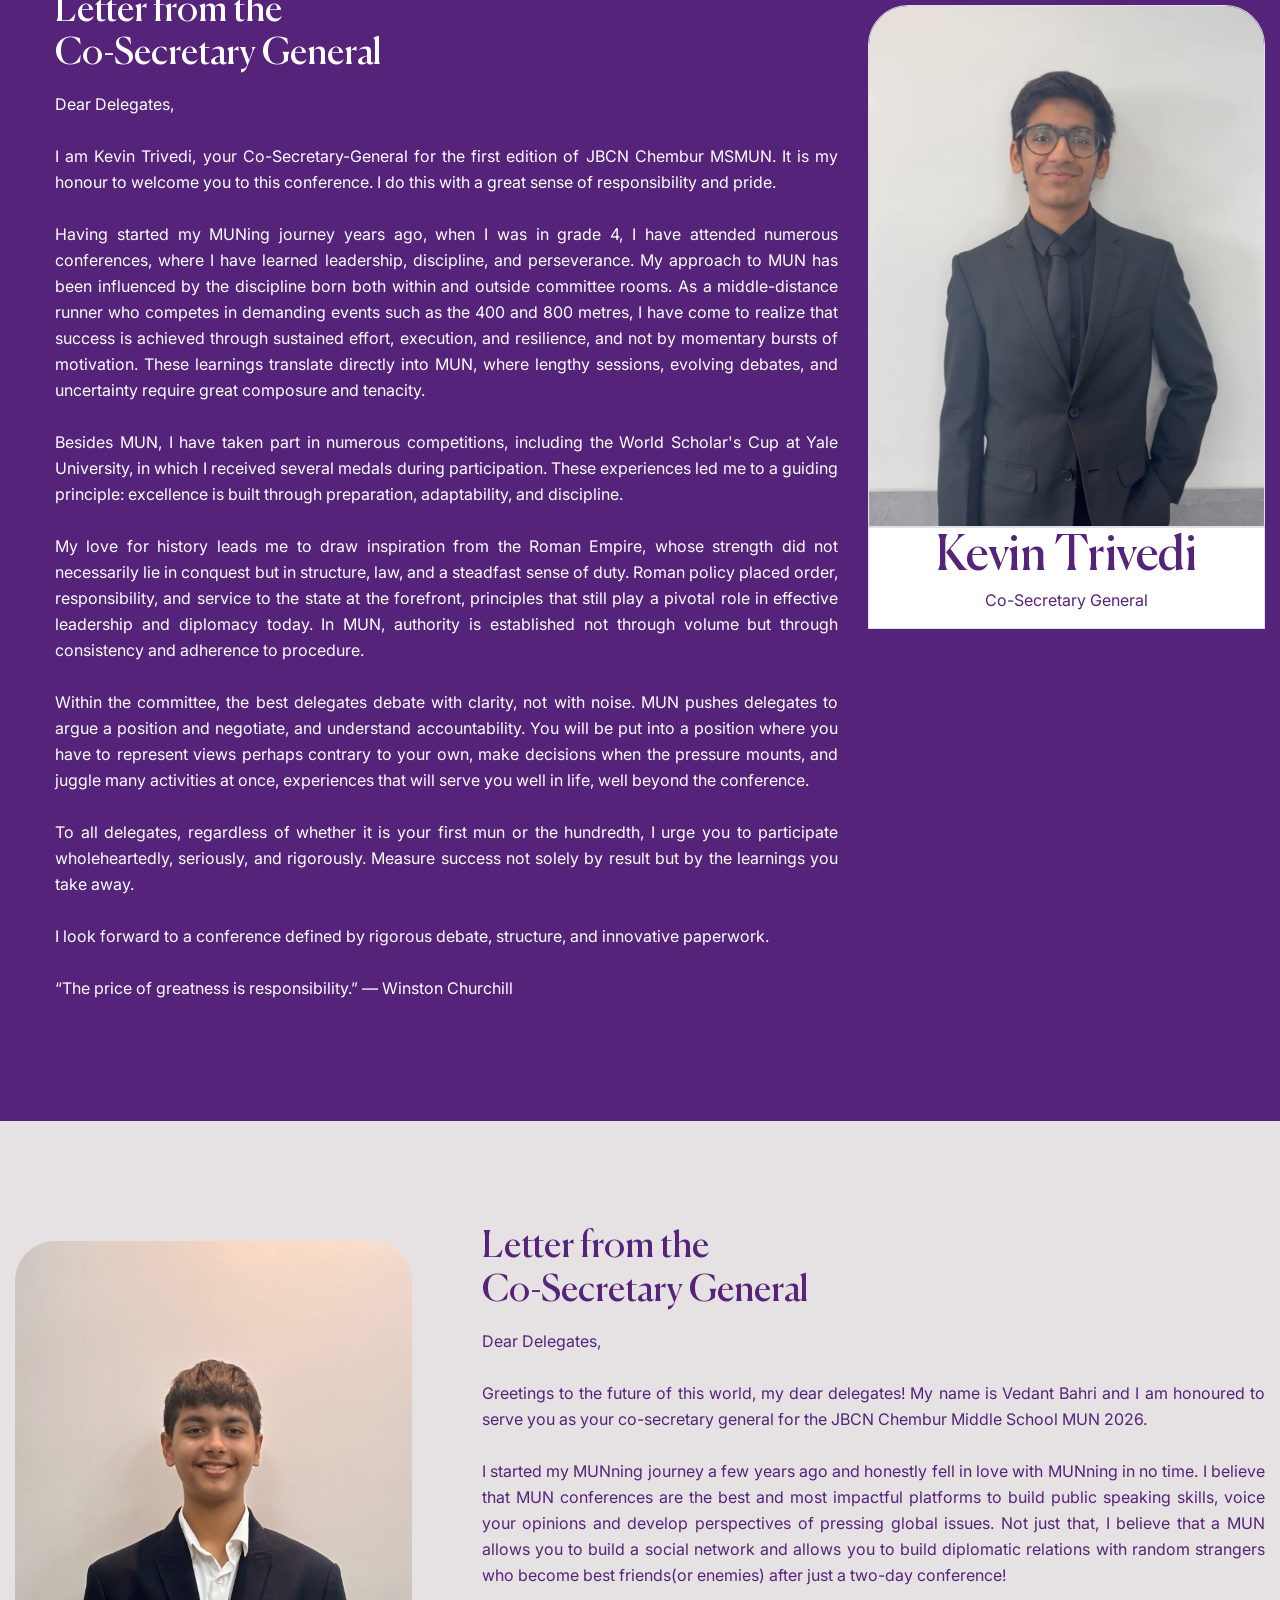
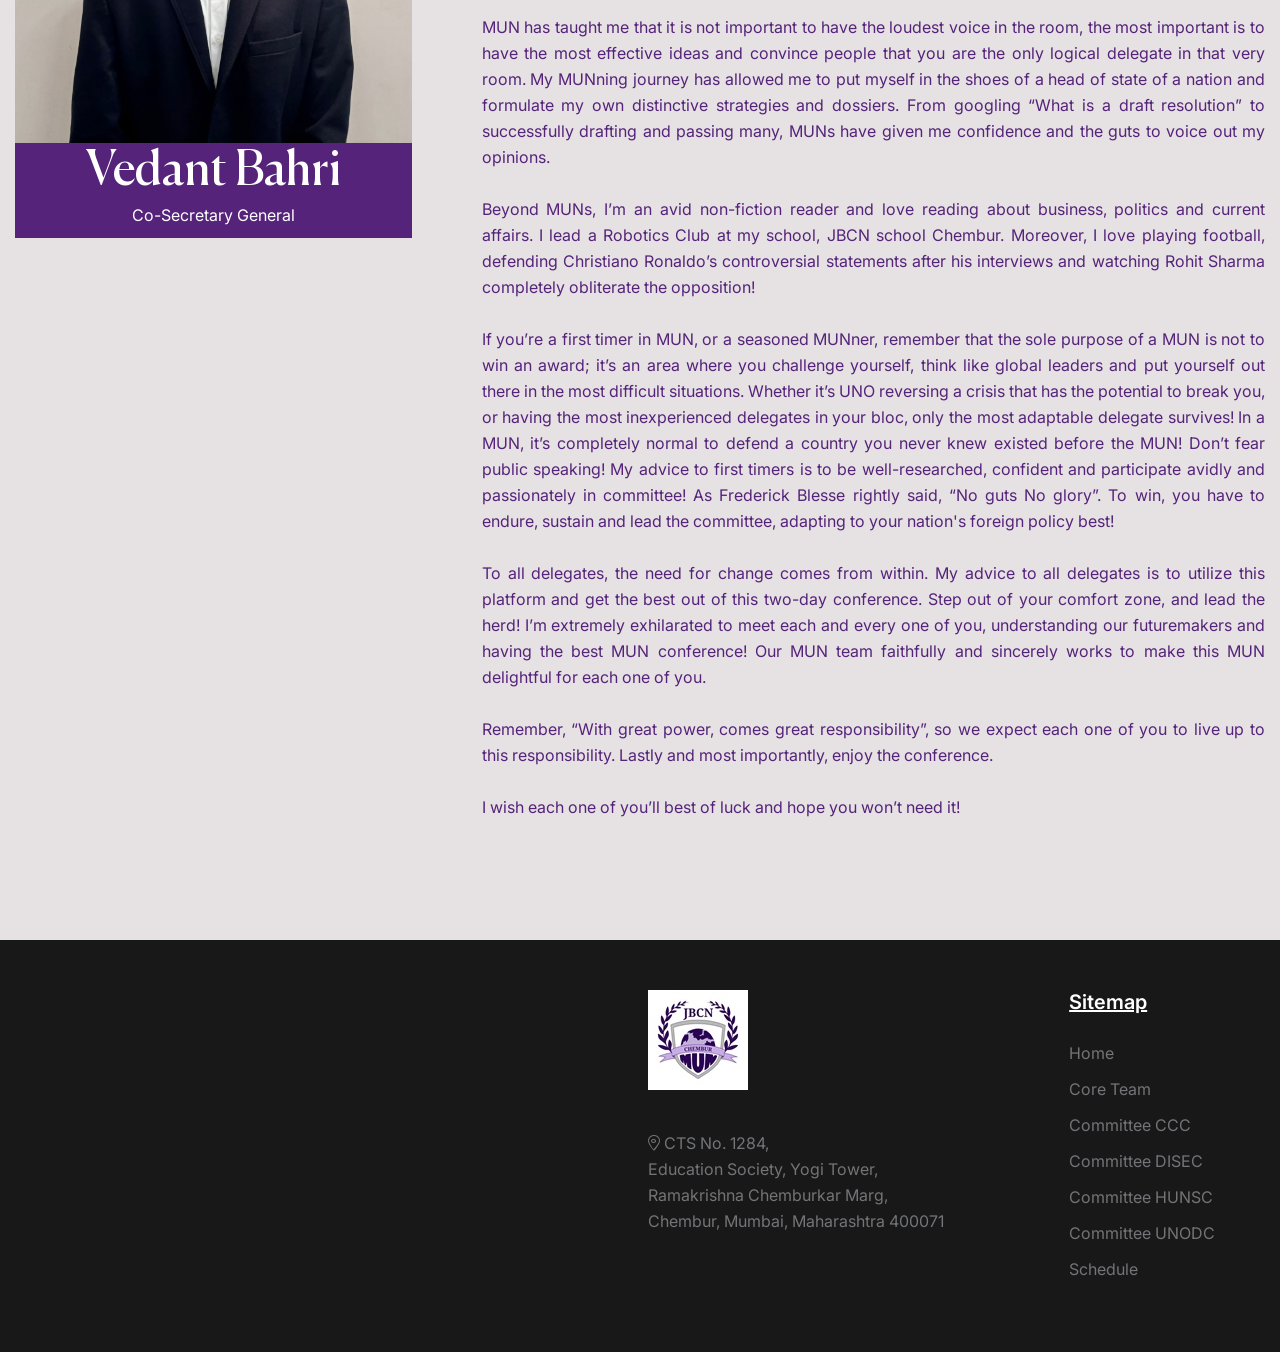
==== commit 8aaaa809: "all fixed" ====
--- a/index.html
+++ b/index.html
@@ -514,10 +514,7 @@
                         <a class='d-block rts-footer-logo mb--40' href='index.html'>
                             <img src="assets/images/logo.jpg" alt="JBCN">
                         </a>
-                        <p>
-                            We are passionate education dedicated to providing high-quality
-                            resources learners all backgrounds.
-                        </p>
+                        
                         <div class="rts-contact-link">
                             <a href="mailto:contact@reacthemes.com"><i class="fa-sharp fa-light fa-location-dot"></i>
                                 CTS No. 1284, <br> Education Society, Yogi Tower, Ramakrishna Chemburkar Marg,
@@ -527,7 +524,7 @@
                 </div>
                 <div class="col-lg-2 col-md-6 col-sm-3">
                     <div class="rts-footer-widget">
-                        <h6 class="rt-semi">Our Campus</h6>
+                        <h6 class="rt-semi">Sitemap</h6>
                         <div class="rts-footer-menu">
                             <ul>
                                 <li><a href='index.html'>Home</a></li>
@@ -544,7 +541,7 @@
             </div>
         </div>
     </footer>
-    <div class="rts-footer-copy-right v_1">
+    <div class="d-none rts-footer-copy-right v_1">
         <div class="container">
             <div class="row">
                 <div class="rt-center">
@@ -578,14 +575,13 @@
                 </div>
                 <div class="offcanvase__info">
                     <div class="offcanvase__info--content">
-                        <a href="callto:+61485826710"><span><i class="fa-sharp fa-light fa-phone"></i></span>+(61)
-                            485-826-710</a>
+                        <a href="mailto:secretariat.jbcnchembur@gmail.com"><span><i class="fa-sharp fa-light fa-phone"></i>secretariat.jbcnchembur@gmail.com</span></a>
                         <a href="#"><span><i class="fa-sharp fa-light fa-location-dot"></i></span>Chembur, Mumbai</a>
                         <div class="offcanvase__info--content--social">
                             <p class="title">Follow Us:</p>
                             <div class="social__links">
                                 <a href="#"><i class="fa-brands fa-facebook"></i></a>
-                                <a href="#"><i class="fa-brands fa-instagram"></i></a>
+                                <a href="https://www.instagram.com/jbcnchemburmun"><i class="fa-brands fa-instagram"></i></a>
                                 <a href="#"><i class="fa-brands fa-linkedin"></i></a>
                                 <a href="#"><i class="fa-brands fa-youtube"></i></a>
                             </div>
@@ -600,36 +596,37 @@
                 <ul class="mainmenu metismenu" id="mobile-menu-active">
 
                     <li class="has-droupdown">
-                        <a href="#" class="main">Home</a>
+                        <a href="index.html" class="main">Home</a>
                     </li>
                     <li class="has-droupdown">
                         <a href="core-team.html" class="main">Core Team</a>
                     </li>
                     <li class="has-droupdown">
-                        <a href="about.html" class="main">About Us</a>
+                        <a href="committee-ccc.html" class="main">Committee CCC</a>
                     </li>
                     <li class="has-droupdown">
-                        <a href="committee.html" class="main">Commitees</a>
-                    </li>
-
-                    <li class="has-droupdown">
-                        <a href="#" class="main">Register Now</a>
+                        <a href="committee-DISEC.html" class="main">Committee DISEC</a>
                     </li>
                     <li class="has-droupdown">
-                        <a href="#" class="main">Contact Us</a>
+                        <a href="committee-HUNSC.html" class="main">Committee HUNSC</a>
+                    </li>
+                    <li class="has-droupdown">
+                        <a href="committee-UNODC.html" class="main">Committee UNODC</a>
+                    </li>
+                    <li class="has-droupdown">
+                        <a href="schedule.html" class="main">Schedule</a>
                     </li>
                 </ul>
             </nav>
 
             <div class="offcanvase__info--content mt--30">
-                <a href="callto:+61485826710"><span><i class="fa-sharp fa-light fa-phone"></i></span>+(61)
-                    485-826-710</a>
+                <a href="mailto:secretariat.jbcnchembur@gmail.com"><span><i class="fa-sharp fa-light fa-envelope"></i></span>secretariat.jbcnchembur@gmail.com</a>
                 <a href="#"><span><i class="fa-sharp fa-light fa-location-dot"></i></span>Chembur, Mumbai</a>
                 <div class="offcanvase__info--content--social">
                     <p class="title">Follow Us:</p>
                     <div class="social__links">
                         <a href="#"><i class="fa-brands fa-facebook"></i></a>
-                        <a href="#"><i class="fa-brands fa-instagram"></i></a>
+                        <a href="https://www.instagram.com/jbcnchemburmun"><i class="fa-brands fa-instagram"></i></a>
                         <a href="#"><i class="fa-brands fa-linkedin"></i></a>
                         <a href="#"><i class="fa-brands fa-youtube"></i></a>
                     </div>
--- a/assets/css/counter-my.css
+++ b/assets/css/counter-my.css
@@ -44,9 +44,9 @@
   .others5-section-area .cta-counter-box {
     margin: auto;
     margin-bottom: 50px;
-    width: 150px;
-    height: 150px;
-    padding: 20px;
+    width: 130px;
+    height: 130px;
+    padding: 15px;
   }
 }
 
@@ -108,12 +108,18 @@
 
   .others5-section-area .cta-counter-box .elements23 {
     position: absolute;
-    left: -15px;
-    top: -15px;
-    width: 180px;
-    height: 180px;
-    max-width: 180px;
-    max-height: 180px;
+    left: -10px;
+    top: -10px;
+    width: 150px;
+    height: 150px;
+    max-width: 150px;
+    max-height: 150px;
+  }
+  .others5-section-area .cta-counter-box h1 span, .others5-section-area .cta-counter-box h2 span, .others5-section-area .cta-counter-box h3 span, .others5-section-area .cta-counter-box h4 span {
+    font-size: 2rem !important;
+  }
+  .others5-section-area .cta-counter-box .time-value span{
+    margin-top: 0;
   }
 }
 
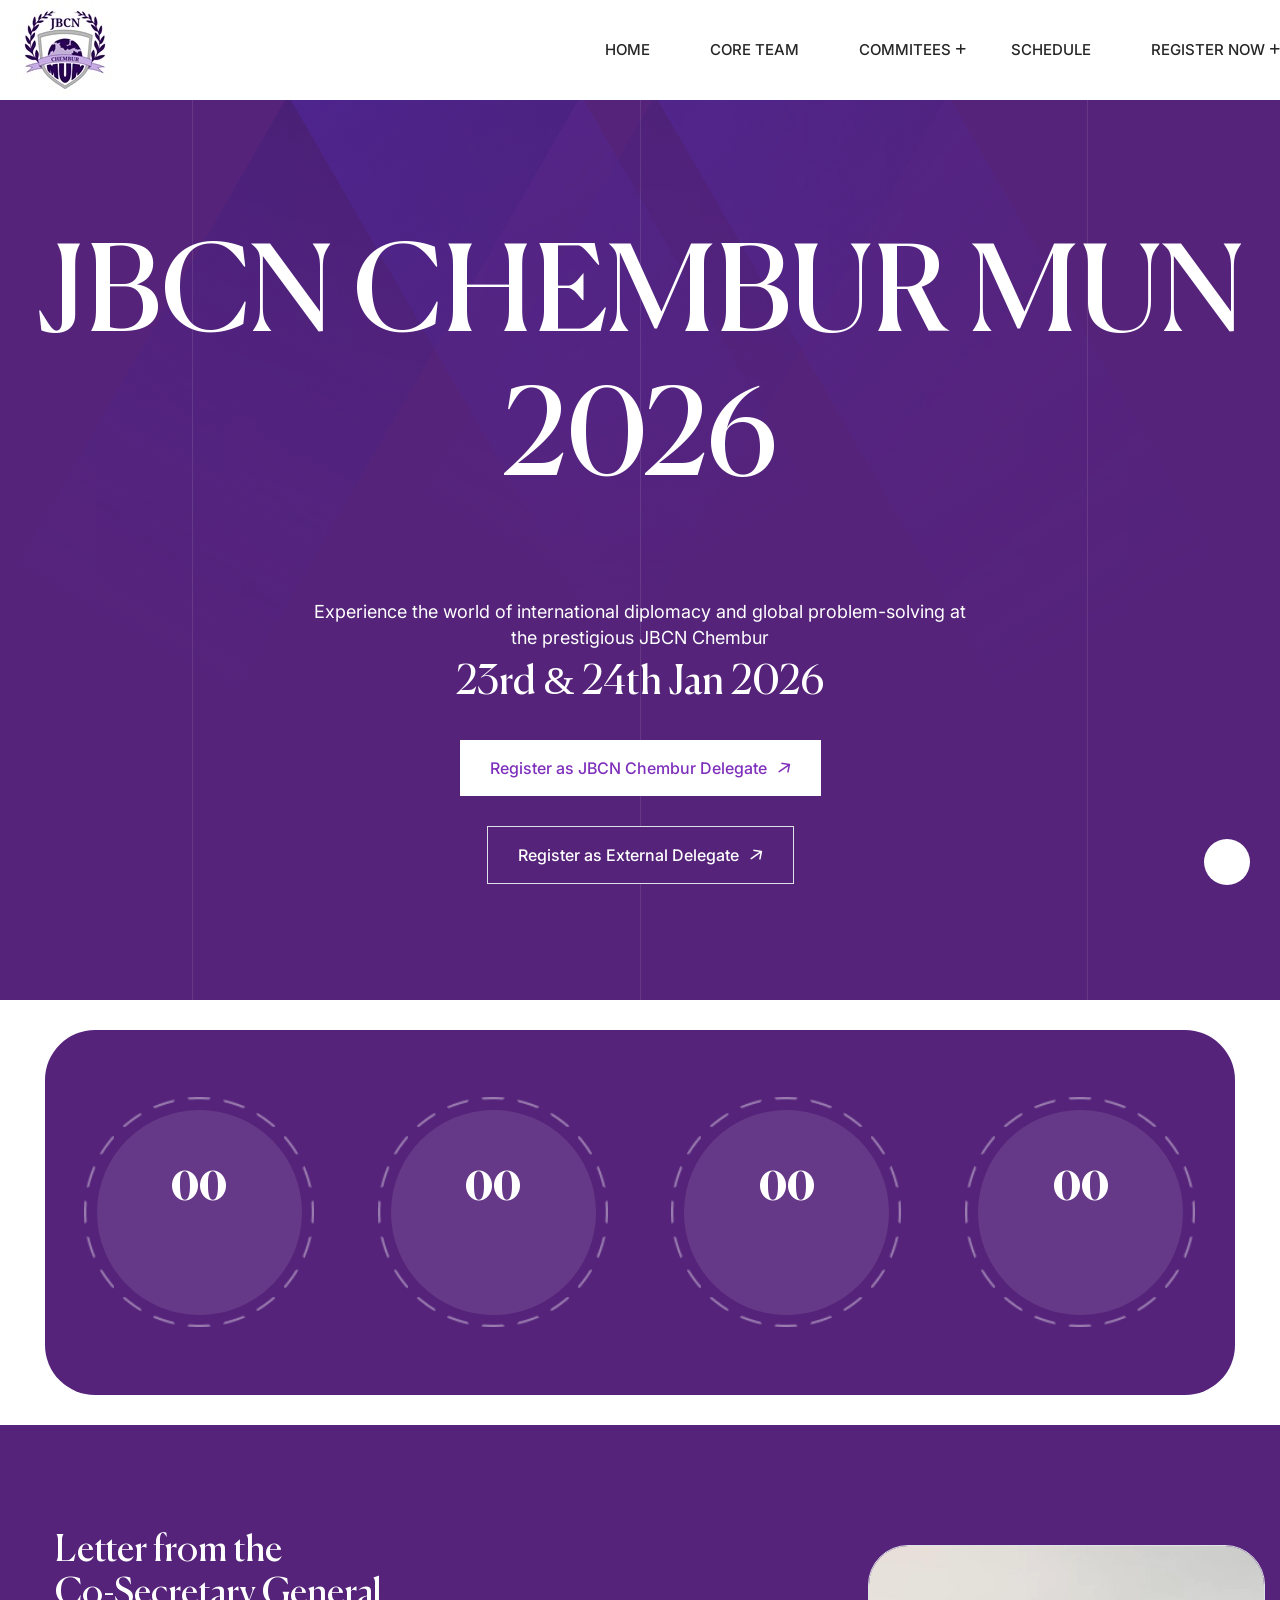
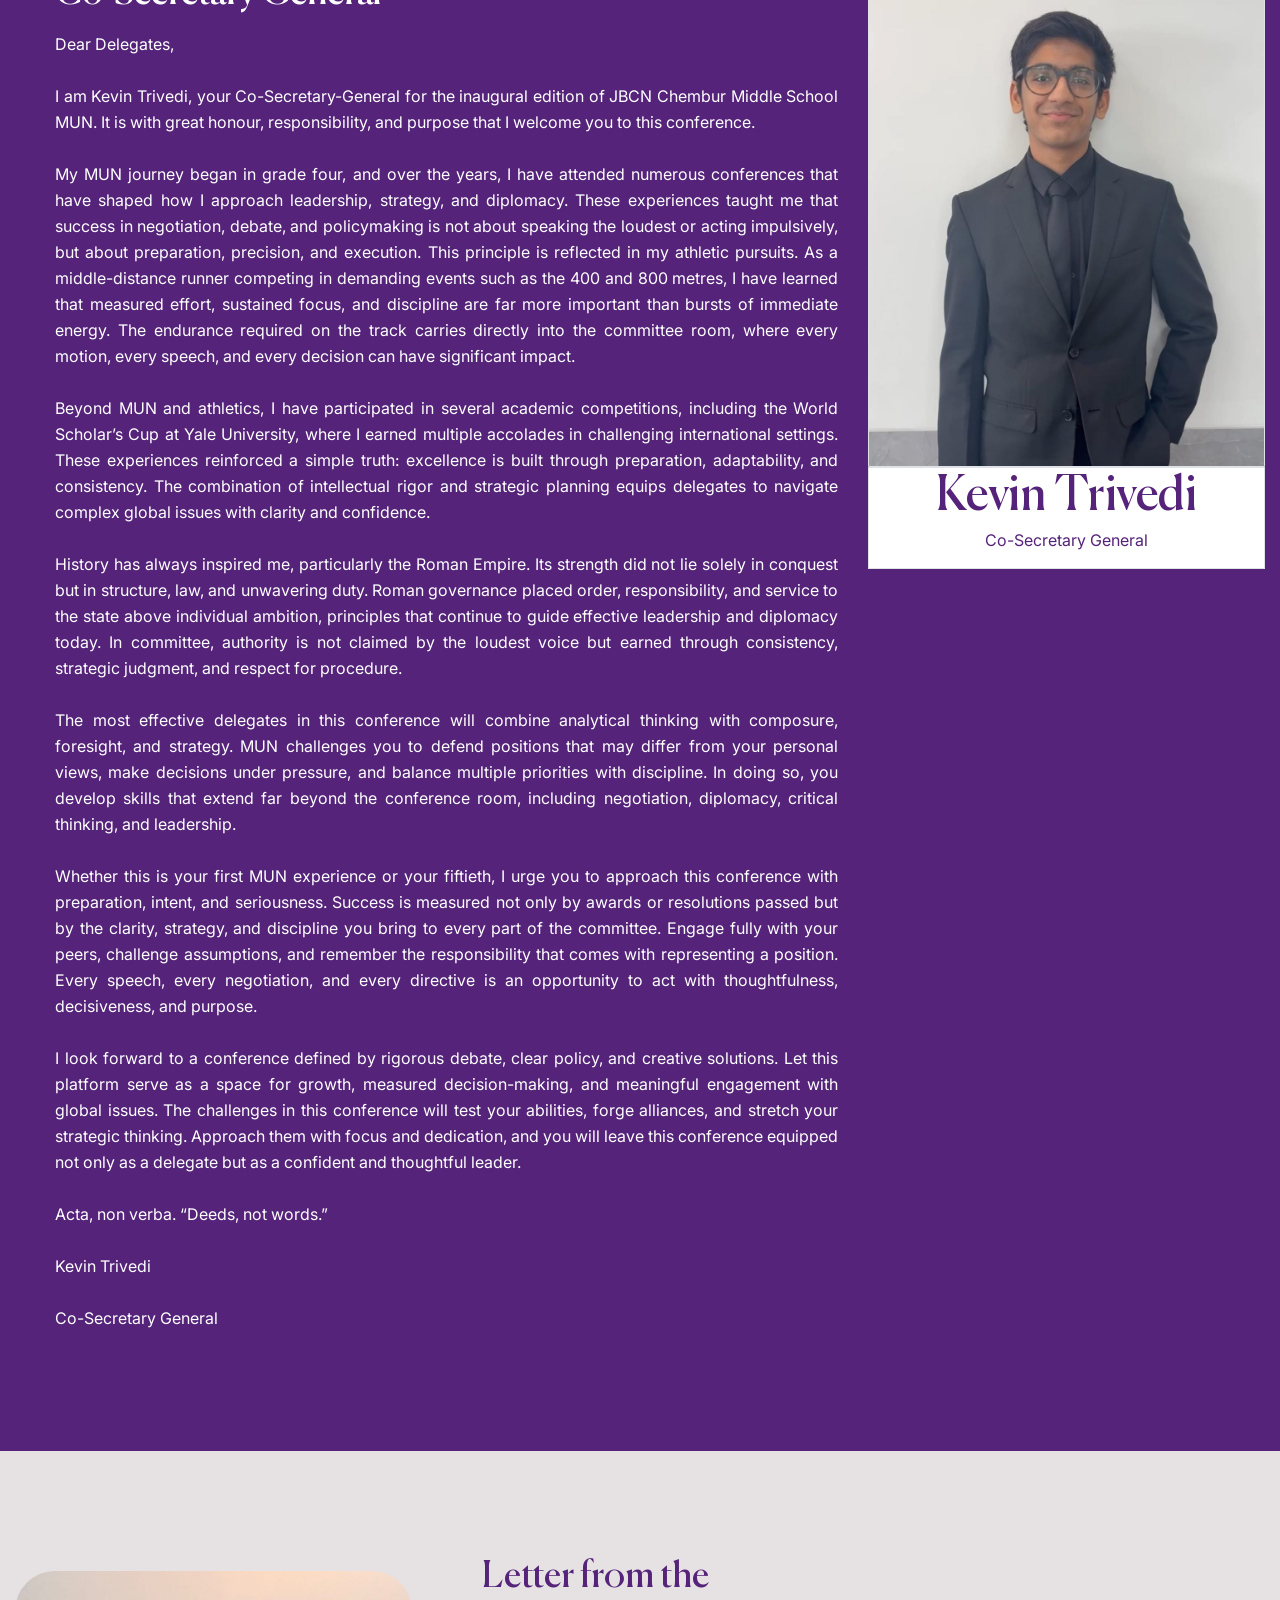
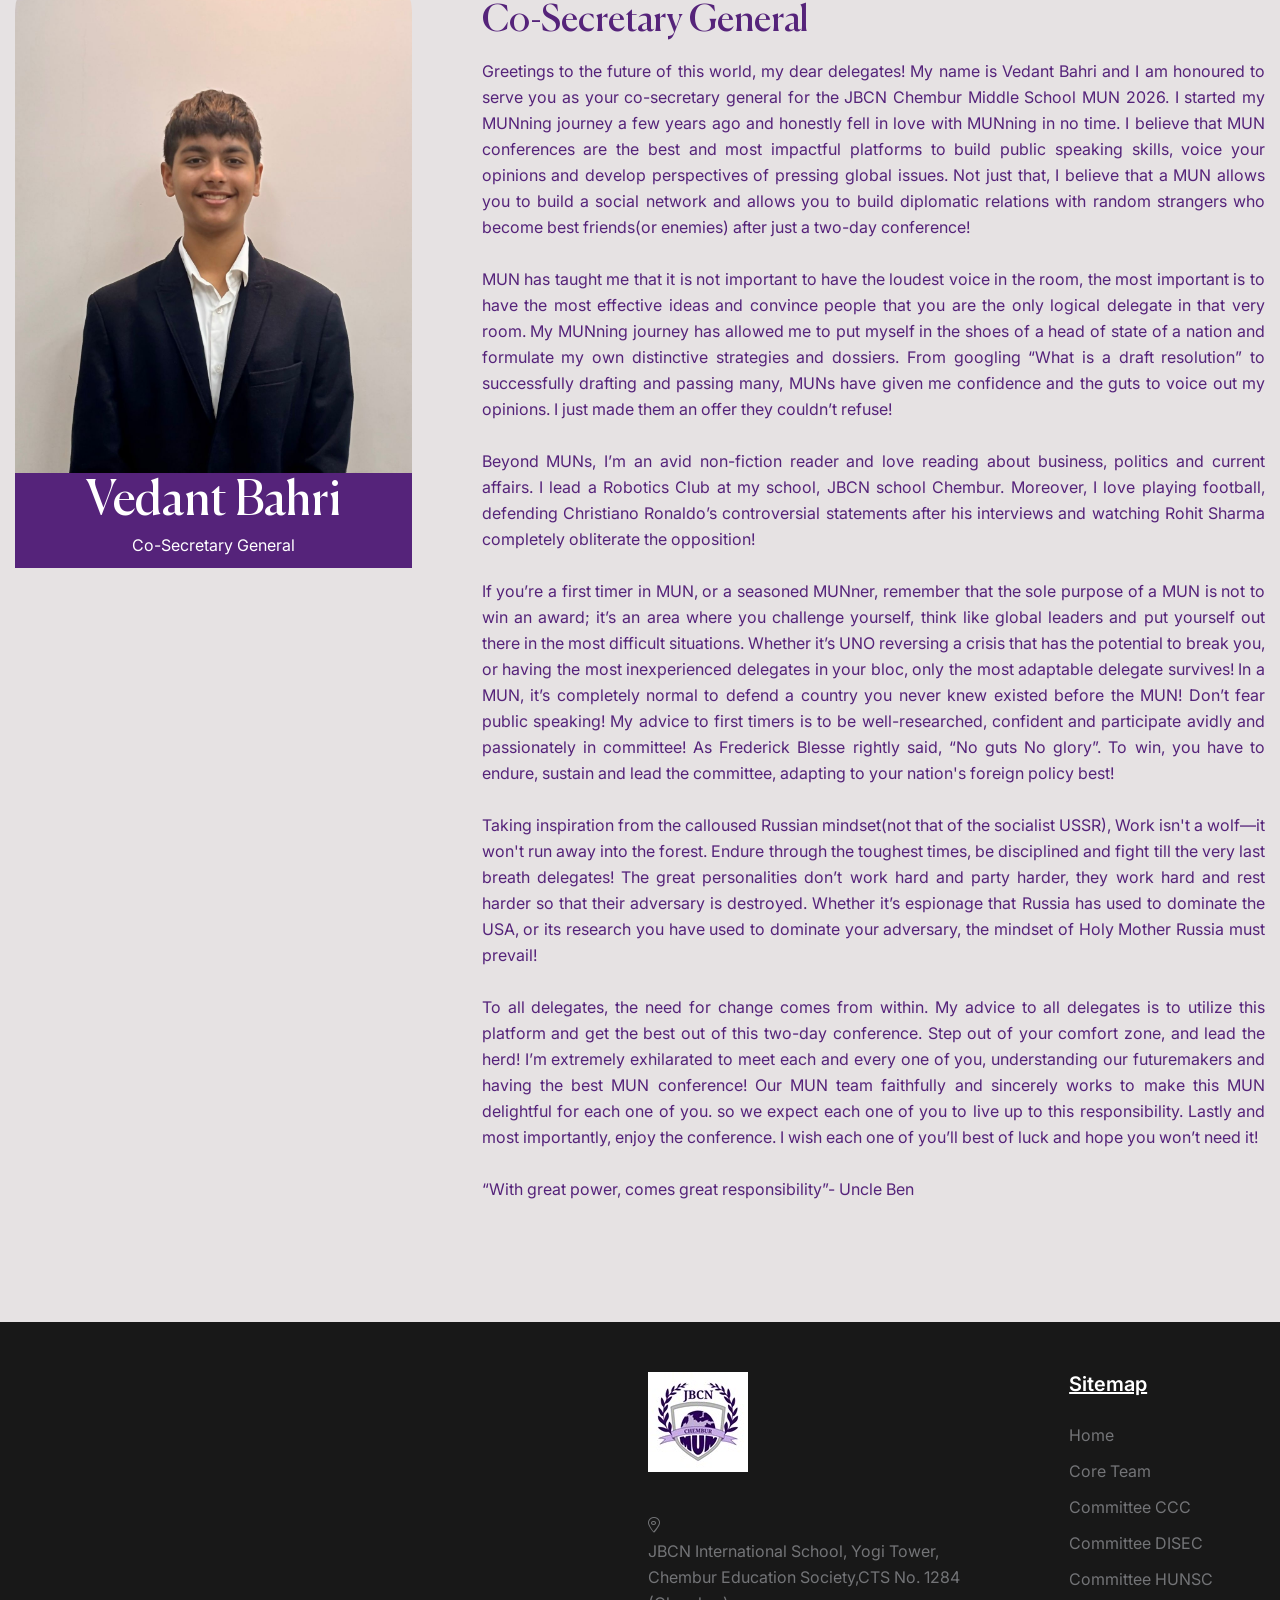
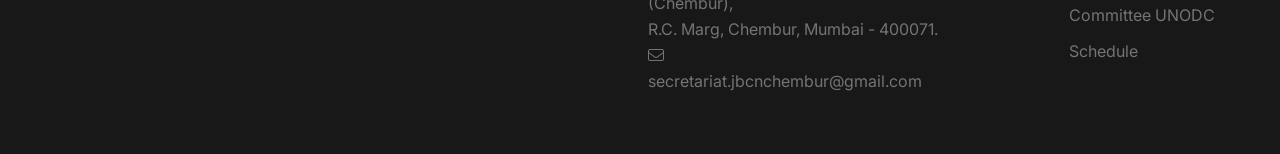
==== commit cc8c07c3: "new updated code added" ====
--- a/index.html
+++ b/index.html
@@ -73,7 +73,7 @@
                                         <li class="navigation__menu--item has-child has-arrow">
                                             <a href="javascript:void(0);" class="navigation__menu--item__link">Register Now</a>
                                             <ul class="submenu sub__style">
-                                                <li><a target="_blank" href='http://docs.google.com/forms/d/1SWEPLrpYLD-05aDkGIvvxM5ORb8IMtKQK5n6weueAGc/edit?usp=sharing_eil&ts=6947df54'>JBCN Chembur Delegate</a></li>
+                                                <li><a target="_blank" href='https://docs.google.com/forms/d/e/1FAIpQLSd35devoE5m8R4L3_0zRpZ2CYrtvK__Ax5nof7Xc0LGTSrwgQ/viewform'>JBCN Chembur Delegate</a></li>
                                                 <li><a target="_blank" href='https://docs.google.com/forms/d/e/1FAIpQLSfZt_wfR5RqWt8KAT-GtGKbq_522s6QFkSqDrXmD2yFKL-ycg/viewform?usp=header'>External Delegate</a></li>
                                             </ul>
                                         </li>
@@ -96,17 +96,19 @@
     </header>
     <!-- header area end -->
     <!-- header banner -->
-    <div class="banner v__1">
+    <div class="banner v__1" style="min-height: 100vh; height: auto; overflow: visible;">
         <div class="container">
             <div class="col-sm-12">
-                <div class="banner__wrapper pt-0 d-flex justify-content-center align-items-center">
+                <div class="banner__wrapper pt-0 d-flex justify-content-center align-items-center" style="overflow: visible;">
                     <div class="banner__wrapper--middle d-flex justify-content-center">
                         <div
-                            class="banner__content mobile-padding d-flex flex-column justify-content-center align-items-center">
+                            class="banner__content mobile-padding d-flex flex-column justify-content-center align-items-center"
+    			    style="overflow: visible;">
                             <h6 class="d-none banner__content--sub text-center">
                                 <img src="assets/images/icon/e-cap.svg" alt="cap"> knowledge meets innovation
                             </h6>
-                            <h1 class="banner__content--title text-center">
+                            <h1 class="banner__content--title text-center"
+    			    style="line-height: 1.2; padding: 10px 20px; box-sizing: border-box; max-width: 100%; overflow-wrap: break-word;">
                                 JBCN Chembur MUN 2026
                             </h1>
                             <div class="d-none banner__content--circle rts__circle v__2">
@@ -133,7 +135,7 @@
                                 <h3 class="myfont-secondary font-white">23rd & 24th Jan 2026</h3>
                                 <div class="d-flex gap-5 pt-3 justify-content-center flex-wrap">
                                     <a class='rts-theme-btn btn-arrow'
-                                        href='http://docs.google.com/forms/d/1SWEPLrpYLD-05aDkGIvvxM5ORb8IMtKQK5n6weueAGc/edit?usp=sharing_eil&ts=6947df54'>Register
+                                        href='https://docs.google.com/forms/d/e/1FAIpQLSd35devoE5m8R4L3_0zRpZ2CYrtvK__Ax5nof7Xc0LGTSrwgQ/viewform?usp=sharing&ouid=105677263636131036363'>Register
                                         as JBCN Chembur Delegate
                                         <span><i class="fa-regular fa-arrow-right"></i></span>
                                     </a>
@@ -226,45 +228,26 @@
                                 <p class="description">
                                     Dear Delegates,
                                     <br> <br>
-                                    I am Kevin Trivedi, your Co-Secretary-General for the first edition of JBCN Chembur
-                                    MSMUN. It is my honour to welcome you to this conference. I do this with a great
-                                    sense of responsibility and pride.
-                                    <br> <br>
-                                    Having started my MUNing journey years ago, when I was in grade 4, I have attended
-                                    numerous conferences, where I have learned leadership, discipline, and perseverance.
-                                    My approach to MUN has been influenced by the discipline born both within and
-                                    outside committee rooms. As a middle-distance runner who competes in demanding
-                                    events such as the 400 and 800 metres, I have come to realize that success is
-                                    achieved through sustained effort, execution, and resilience, and not by momentary
-                                    bursts of motivation. These learnings translate directly into MUN, where lengthy
-                                    sessions, evolving debates, and uncertainty require great composure and tenacity.
-                                    <br> <br>
-                                    Besides MUN, I have taken part in numerous competitions, including the World
-                                    Scholar's Cup at Yale University, in which I received several medals during
-                                    participation. These experiences led me to a guiding principle: excellence is built
-                                    through preparation, adaptability, and discipline.
-                                    <br> <br>
-                                    My love for history leads me to draw inspiration from the Roman Empire, whose
-                                    strength did not necessarily lie in conquest but in structure, law, and a steadfast
-                                    sense of duty. Roman policy placed order, responsibility, and service to the state
-                                    at the forefront, principles that still play a pivotal role in effective leadership
-                                    and diplomacy today. In MUN, authority is established not through volume but through
-                                    consistency and adherence to procedure.
-                                    <br> <br>
-                                    Within the committee, the best delegates debate with clarity, not with noise. MUN
-                                    pushes delegates to argue a position and negotiate, and understand accountability.
-                                    You will be put into a position where you have to represent views perhaps contrary
-                                    to your own, make decisions when the pressure mounts, and juggle many activities at
-                                    once, experiences that will serve you well in life, well beyond the conference.
-                                    <br> <br>
-                                    To all delegates, regardless of whether it is your first mun or the hundredth, I
-                                    urge you to participate wholeheartedly, seriously, and rigorously. Measure success
-                                    not solely by result but by the learnings you take away.
-                                    <br> <br>
-                                    I look forward to a conference defined by rigorous debate, structure, and innovative
-                                    paperwork.
-                                    <br> <br>
-                                    “The price of greatness is responsibility.” — Winston Churchill
+                                    I am Kevin Trivedi, your Co-Secretary-General for the inaugural edition of JBCN Chembur Middle School MUN. It is with great honour, responsibility, and purpose that I welcome you to this conference.
+                                    <br> <br>
+                                    My MUN journey began in grade four, and over the years, I have attended numerous conferences that have shaped how I approach leadership, strategy, and diplomacy. These experiences taught me that success in negotiation, debate, and policymaking is not about speaking the loudest or acting impulsively, but about preparation, precision, and execution. This principle is reflected in my athletic pursuits. As a middle-distance runner competing in demanding events such as the 400 and 800 metres, I have learned that measured effort, sustained focus, and discipline are far more important than bursts of immediate energy. The endurance required on the track carries directly into the committee room, where every motion, every speech, and every decision can have significant impact.
+                                    <br> <br>
+                                    Beyond MUN and athletics, I have participated in several academic competitions, including the World Scholar’s Cup at Yale University, where I earned multiple accolades in challenging international settings. These experiences reinforced a simple truth: excellence is built through preparation, adaptability, and consistency. The combination of intellectual rigor and strategic planning equips delegates to navigate complex global issues with clarity and confidence.
+                                    <br> <br>
+                                    History has always inspired me, particularly the Roman Empire. Its strength did not lie solely in conquest but in structure, law, and unwavering duty. Roman governance placed order, responsibility, and service to the state above individual ambition, principles that continue to guide effective leadership and diplomacy today. In committee, authority is not claimed by the loudest voice but earned through consistency, strategic judgment, and respect for procedure.
+                                    <br> <br>
+                                    The most effective delegates in this conference will combine analytical thinking with composure, foresight, and strategy. MUN challenges you to defend positions that may differ from your personal views, make decisions under pressure, and balance multiple priorities with discipline. In doing so, you develop skills that extend far beyond the conference room, including negotiation, diplomacy, critical thinking, and leadership.
+                                    <br> <br>
+                                    Whether this is your first MUN experience or your fiftieth, I urge you to approach this conference with preparation, intent, and seriousness. Success is measured not only by awards or resolutions passed but by the clarity, strategy, and discipline you bring to every part of the committee. Engage fully with your peers, challenge assumptions, and remember the responsibility that comes with representing a position. Every speech, every negotiation, and every directive is an opportunity to act with thoughtfulness, decisiveness, and purpose.
+                                    <br> <br>
+                                    I look forward to a conference defined by rigorous debate, clear policy, and creative solutions. Let this platform serve as a space for growth, measured decision-making, and meaningful engagement with global issues. The challenges in this conference will test your abilities, forge alliances, and stretch your strategic thinking. Approach them with focus and dedication, and you will leave this conference equipped not only as a delegate but as a confident and thoughtful leader.
+				    <br><br>
+				    Acta, non verba.
+“Deeds, not words.”
+                                    <br> <br>
+                                    Kevin Trivedi
+				    <br><br>
+				    Co-Secretary General
 
                                 </p>
                             </div>
@@ -285,7 +268,7 @@
                                     <a href="#"><i class="fa-brands fa-facebook-f"></i></a>
                                     <a href="#"><i class="fa-brands fa-linkedin-in"></i></a>
                                     <a href="#"><i class="fa-brands fa-medium"></i></a>
-                                    <a href="#"><i class="fa-brands fa-youtube"></i></a>
+                                    <a class="d-none" href="#"><i class="fa-brands fa-youtube"></i></a>
                                     <a href="mailto:kevin@email.edu" class="email-contact"><span><i
                                                 class="fa-light fa-envelope"></i></span></a>
                                 </div>
@@ -320,7 +303,7 @@
                                     <a href="#"><i class="fa-brands fa-facebook-f"></i></a>
                                     <a href="#"><i class="fa-brands fa-linkedin-in"></i></a>
                                     <a href="#"><i class="fa-brands fa-medium"></i></a>
-                                    <a href="#"><i class="fa-brands fa-youtube"></i></a>
+                                    <a class="d-none" href="#"><i class="fa-brands fa-youtube"></i></a>
                                     <a href="mailto:kevin@email.edu" class="email-contact"><span><i
                                                 class="fa-light fa-envelope"></i></span></a>
                                 </div>
@@ -336,57 +319,20 @@
                                 </h4>
                                 <!-- <span class="designation">Assistant Professor</span> -->
                                 <p class="description">
-                                    Dear Delegates,
-                                    <br> <br>
-                                    Greetings to the future of this world, my dear delegates! My name is Vedant Bahri
-                                    and I am honoured to serve you as your co-secretary general for the JBCN Chembur
-                                    Middle School MUN 2026.
-                                    <br> <br>
-                                    I started my MUNning journey a few years ago and honestly fell in love with MUNning
-                                    in no time. I believe that MUN conferences are the best and most impactful platforms
-                                    to build public speaking skills, voice your opinions and develop perspectives of
-                                    pressing global issues. Not just that, I believe that a MUN allows you to build a
-                                    social network and allows you to build diplomatic relations with random strangers
-                                    who become best friends(or enemies) after just a two-day conference!
-                                    <br> <br>
-                                    MUN has taught me that it is not important to have the loudest voice in the room,
-                                    the most important is to have the most effective ideas and convince people that you
-                                    are the only logical delegate in that very room. My MUNning journey has allowed me
-                                    to put myself in the shoes of a head of state of a nation and formulate my own
-                                    distinctive strategies and dossiers. From googling “What is a draft resolution” to
-                                    successfully drafting and passing many, MUNs have given me confidence and the guts
-                                    to voice out my opinions.
-                                    <br> <br>
-                                    Beyond MUNs, I’m an avid non-fiction reader and love reading about business,
-                                    politics and current affairs. I lead a Robotics Club at my school, JBCN school
-                                    Chembur. Moreover, I love playing football, defending Christiano Ronaldo’s
-                                    controversial statements after his interviews and watching Rohit Sharma completely
-                                    obliterate the opposition!
-                                    <br> <br>
-                                    If you’re a first timer in MUN, or a seasoned MUNner, remember that the sole purpose
-                                    of a MUN is not to win an award; it’s an area where you challenge yourself, think
-                                    like global leaders and put yourself out there in the most difficult situations.
-                                    Whether it’s UNO reversing a crisis that has the potential to break you, or having
-                                    the most inexperienced delegates in your bloc, only the most adaptable delegate
-                                    survives! In a MUN, it’s completely normal to defend a country you never knew
-                                    existed before the MUN! Don’t fear public speaking! My advice to first timers is to
-                                    be well-researched, confident and participate avidly and passionately in committee!
-                                    As Frederick Blesse rightly said, “No guts No glory”. To win, you have to endure,
-                                    sustain and lead the committee, adapting to your nation's foreign policy best!
-                                    <br> <br>
-                                    To all delegates, the need for change comes from within. My advice to all delegates
-                                    is to utilize this platform and get the best out of this two-day conference. Step
-                                    out of your comfort zone, and lead the herd! I’m extremely exhilarated to meet each
-                                    and every one of you, understanding our futuremakers and having the best MUN
-                                    conference! Our MUN team faithfully and sincerely works to make this MUN delightful
-                                    for each one of you.
-                                    <br> <br>
-                                    Remember, “With great power, comes great responsibility”, so we
-                                    expect each one of you to live up to this responsibility. Lastly and most
-                                    importantly, enjoy the conference.
-                                    <br> <br>
-                                    I wish each one of you’ll best of luck and hope
-                                    you won’t need it!
+                                    Greetings to the future of this world, my dear delegates! My name is Vedant Bahri and I am honoured to serve you as your co-secretary general for the JBCN Chembur Middle School MUN 2026. I started my MUNning journey a few years ago and honestly fell in love with MUNning in no time. I believe that MUN conferences are the best and most impactful platforms to build public speaking skills, voice your opinions and develop perspectives of pressing global issues. Not just that, I believe that a MUN allows you to build a social network and allows you to build diplomatic relations with random strangers who become best friends(or enemies) after just a two-day conference! 
+                                    <br> <br>
+                                    MUN has taught me that it is not important to have the loudest voice in the room, the most important is to have the most effective ideas and convince people that you are the only logical delegate in that very room. My MUNning journey has allowed me to put myself in the shoes of a head of state of a nation and formulate my own distinctive strategies and dossiers. From googling “What is a draft resolution” to successfully drafting and passing many, MUNs have given me confidence and the guts to voice out my opinions. I just made them an offer they couldn’t refuse!
+                                    <br> <br>
+                                    Beyond MUNs, I’m an avid non-fiction reader and love reading about business, politics and current affairs. I lead a Robotics Club at my school, JBCN school Chembur. Moreover, I love playing football, defending Christiano Ronaldo’s controversial statements after his interviews and watching Rohit Sharma completely obliterate the opposition! 
+                                    <br> <br>
+                                    If you’re a first timer in MUN, or a seasoned MUNner, remember that the sole purpose of a MUN is not to win an award; it’s an area where you challenge yourself, think like global leaders and put yourself out there in the most difficult situations. Whether it’s UNO reversing a crisis that has the potential to break you, or having the most inexperienced delegates in your bloc, only the most adaptable delegate survives! In a MUN, it’s completely normal to defend a country you never knew existed before the MUN! Don’t fear public speaking! My advice to first timers is to be well-researched, confident and participate avidly and passionately in committee! As Frederick Blesse rightly said, “No guts No glory”. To win, you have to endure, sustain and lead the committee, adapting to your nation's foreign policy best! 
+                                    <br> <br>
+                                    Taking inspiration from the calloused Russian mindset(not that of the socialist USSR), Work isn't a wolf—it won't run away into the forest. Endure through the toughest times, be disciplined and fight till the very last breath delegates! The great personalities don’t work hard and party harder, they work hard and rest harder so that their adversary is destroyed. Whether it’s espionage that Russia has used to dominate the USA, or its research you have used to dominate your adversary, the mindset of Holy Mother Russia must prevail!
+
+                                    <br> <br>
+                                    To all delegates, the need for change comes from within. My advice to all delegates is to utilize this platform and get the best out of this two-day conference. Step out of your comfort zone, and lead the herd! I’m extremely exhilarated to meet each and every one of you, understanding our futuremakers and having the best MUN conference! Our MUN team faithfully and sincerely works to make this MUN delightful for each one of you.  so we expect each one of you to live up to this responsibility. Lastly and most importantly, enjoy the conference. I wish each one of you’ll best of luck and hope you won’t need it!
+                                    <br> <br>
+                                     “With great power, comes great responsibility”- Uncle Ben
 
                                 </p>
                             </div>
@@ -517,8 +463,13 @@
                         
                         <div class="rts-contact-link">
                             <a href="mailto:contact@reacthemes.com"><i class="fa-sharp fa-light fa-location-dot"></i>
-                                CTS No. 1284, <br> Education Society, Yogi Tower, Ramakrishna Chemburkar Marg,
-                                <br>Chembur, Mumbai, Maharashtra 400071 </a>
+                                <br>JBCN International School, Yogi Tower, Chembur Education Society,CTS No. 1284 (Chembur),  
+                                <br>R.C. Marg, Chembur, Mumbai - 400071. </a>
+			</div>
+			<div class="rts-contact-link">
+                            <a href="mailto:secretariat.jbcnchembur@gmail.com"><i class="fa-sharp fa-light fa-envelope"></i>
+                                <br>secretariat.jbcnchembur@gmail.com</a>
+
                         </div>
                     </div>
                 </div>
@@ -580,10 +531,10 @@
                         <div class="offcanvase__info--content--social">
                             <p class="title">Follow Us:</p>
                             <div class="social__links">
-                                <a href="#"><i class="fa-brands fa-facebook"></i></a>
+                                <a class="d-none" href="#"><i class="fa-brands fa-facebook"></i></a>
                                 <a href="https://www.instagram.com/jbcnchemburmun"><i class="fa-brands fa-instagram"></i></a>
-                                <a href="#"><i class="fa-brands fa-linkedin"></i></a>
-                                <a href="#"><i class="fa-brands fa-youtube"></i></a>
+                                <a class="d-none" href="#"><i class="fa-brands fa-linkedin"></i></a>
+                                <a class="d-none" href="#"><i class="fa-brands fa-youtube"></i></a>
                             </div>
                         </div>
                     </div>
@@ -625,10 +576,10 @@
                 <div class="offcanvase__info--content--social">
                     <p class="title">Follow Us:</p>
                     <div class="social__links">
-                        <a href="#"><i class="fa-brands fa-facebook"></i></a>
+                        <a class="d-none" href="#"><i class="fa-brands fa-facebook"></i></a>
                         <a href="https://www.instagram.com/jbcnchemburmun"><i class="fa-brands fa-instagram"></i></a>
-                        <a href="#"><i class="fa-brands fa-linkedin"></i></a>
-                        <a href="#"><i class="fa-brands fa-youtube"></i></a>
+                        <a class="d-none" href="#"><i class="fa-brands fa-linkedin"></i></a>
+                        <a class="d-none" href="#"><i class="fa-brands fa-youtube"></i></a>
                     </div>
                 </div>
             </div>
